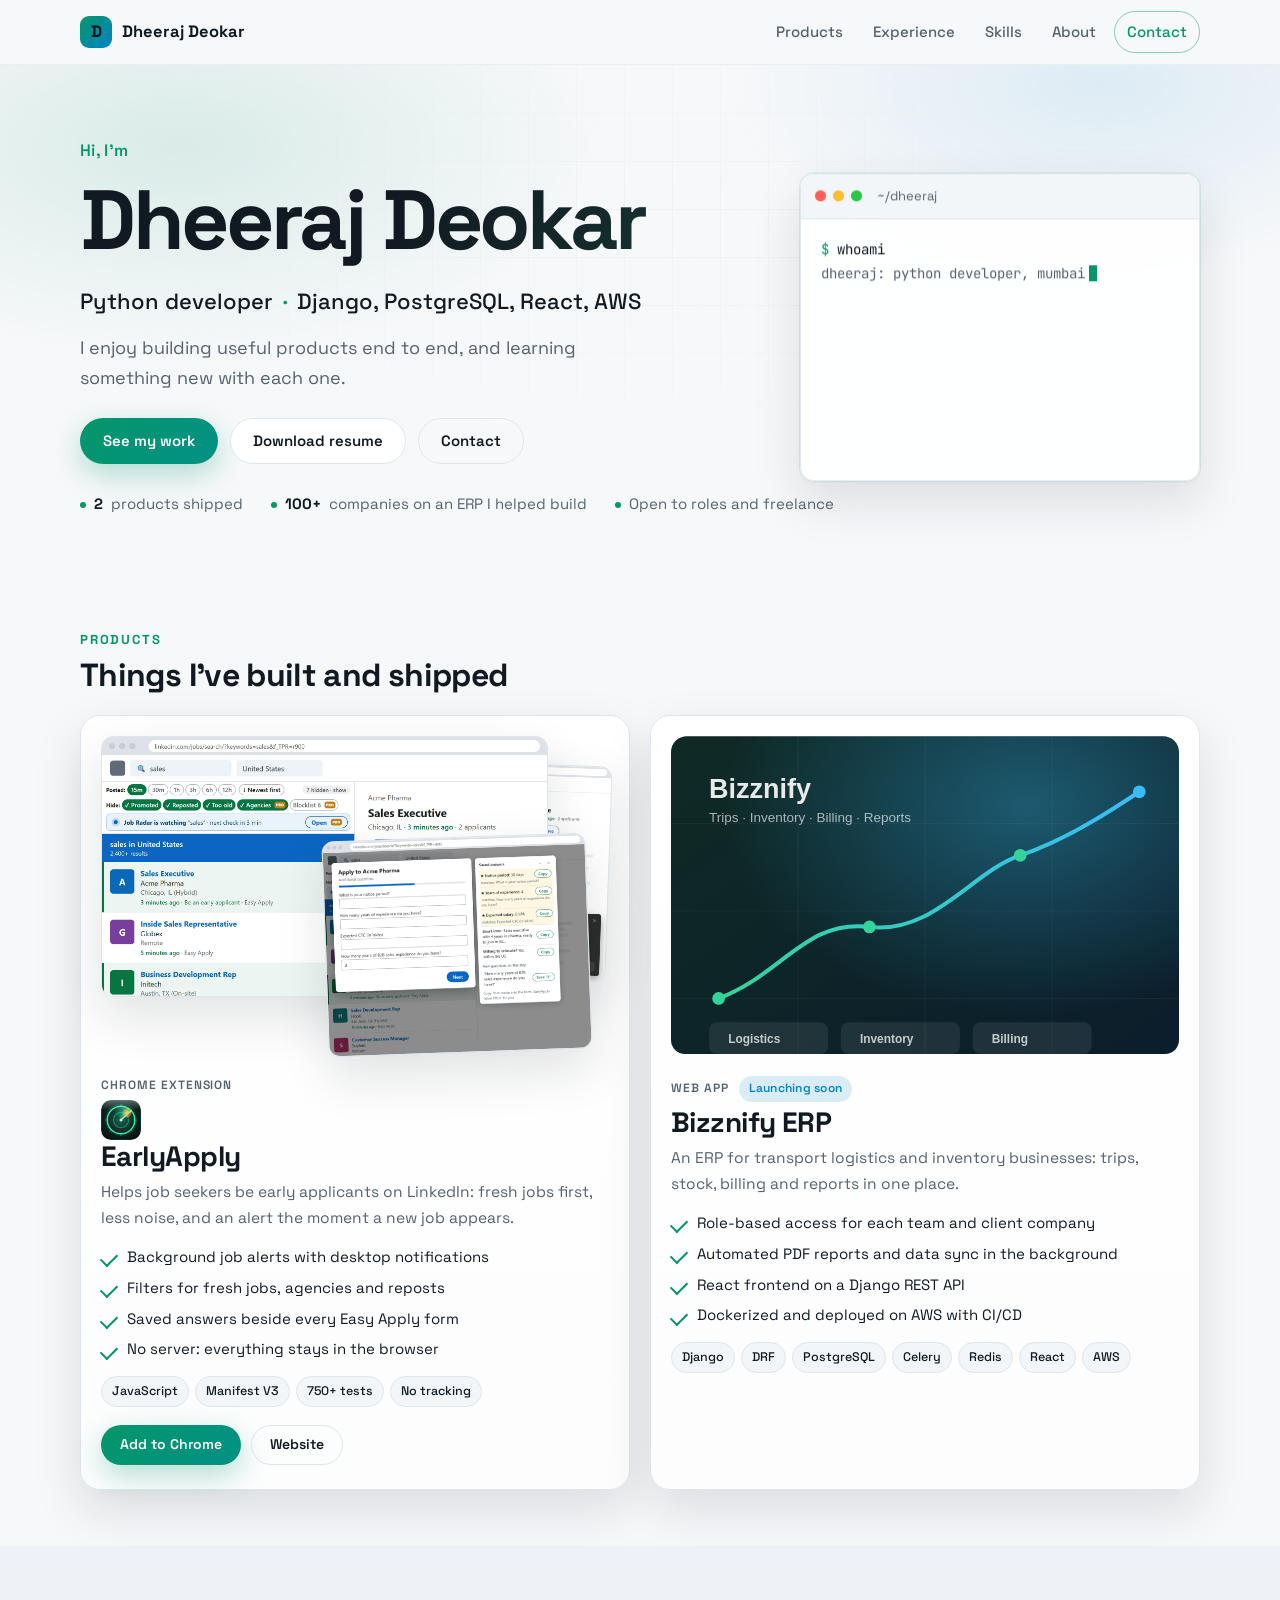
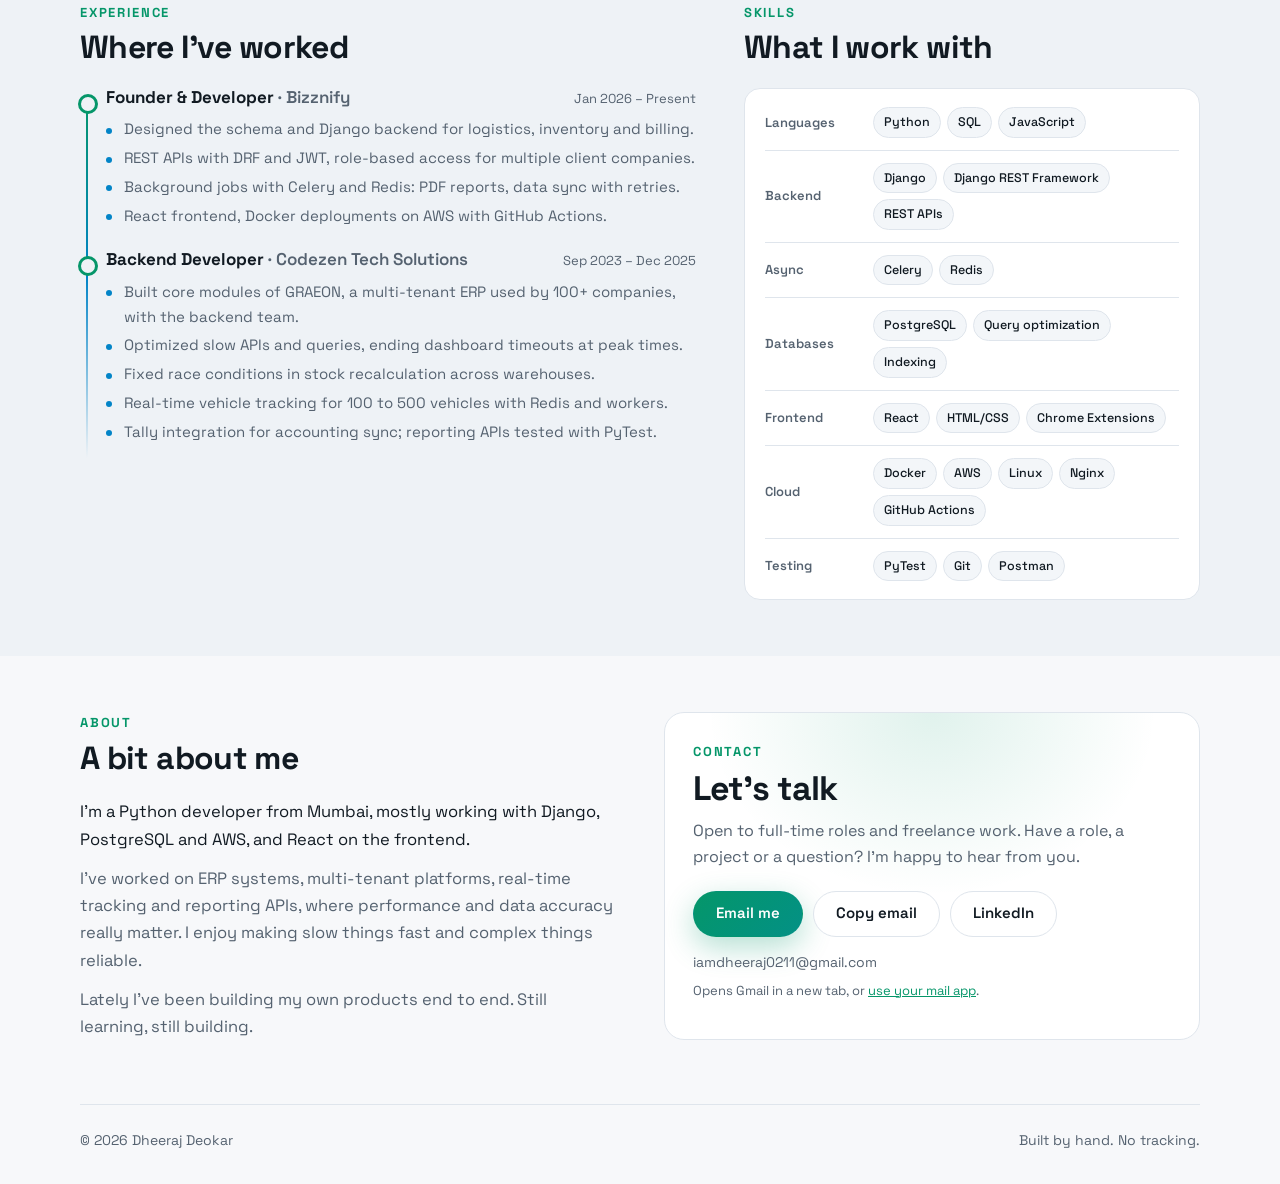
==== index.html @ bc103a05 "EarlyApply screenshots: sharp 2x WebP" ====
<!doctype html>
<html lang="en">
<head>
  <meta charset="utf-8">
  <meta name="viewport" content="width=device-width, initial-scale=1">
  <title>Dheeraj Deokar · Python Developer</title>
  <meta name="description" content="Dheeraj Deokar, Python developer from Mumbai working with Django, PostgreSQL, React and AWS. Builder of EarlyApply and Bizznify.">
  <meta name="theme-color" content="#0b0f14">
  <link rel="icon" href="assets/favicon.svg" type="image/svg+xml">
  <link rel="canonical" href="https://iamdheeraj0211.github.io/">
  <meta property="og:type" content="website">
  <meta property="og:title" content="Dheeraj Deokar · Python Developer">
  <meta property="og:description" content="Python developer working with Django, PostgreSQL, React and AWS. Builder of EarlyApply and Bizznify.">
  <meta property="og:url" content="https://iamdheeraj0211.github.io/">
  <meta property="og:image" content="https://iamdheeraj0211.github.io/assets/og.png">
  <meta name="twitter:card" content="summary_large_image">
  <link rel="preconnect" href="https://fonts.googleapis.com">
  <link rel="preconnect" href="https://fonts.gstatic.com" crossorigin>
  <link href="https://fonts.googleapis.com/css2?family=JetBrains+Mono:wght@400;600&family=Space+Grotesk:wght@400;500;600;700&display=swap" rel="stylesheet">
  <link rel="stylesheet" href="styles.css">
  <script>document.documentElement.classList.add('js');</script>
</head>
<body>
  <div class="mouse-glow" aria-hidden="true"></div>
  <div class="cursor-dot" aria-hidden="true"></div>
  <div class="cursor-ring" aria-hidden="true"></div>
  <a class="skip" href="#main">Skip to content</a>

  <header class="nav" id="top">
    <div class="wrap nav__inner">
      <a class="nav__brand" href="#top" aria-label="Dheeraj Deokar, back to top"><span class="nav__mark" aria-hidden="true">D</span>Dheeraj Deokar</a>
      <nav aria-label="Sections">
        <ul class="nav__links">
          <li><a href="#products">Products</a></li>
          <li><a href="#experience">Experience</a></li>
          <li><a href="#skills">Skills</a></li>
          <li><a href="#about">About</a></li>
          <li><a href="#contact" class="nav__cta">Contact</a></li>
        </ul>
      </nav>
    </div>
  </header>

  <main id="main">
    <section class="hero" aria-labelledby="hero-title">
      <div class="hero__glow" aria-hidden="true"></div>
      <div class="wrap hero__inner">
        <div class="term reveal" aria-hidden="true">
          <div class="term__bar"><i></i><i></i><i></i><span>~/dheeraj</span></div>
          <pre class="term__body"><span class="p">$</span> whoami
<span class="o">dheeraj: python developer, mumbai</span>
<span class="p">$</span> ls products/
<span class="o">earlyapply/   bizznify/</span>
<span class="p">$</span> cat stack.txt
<span class="o">django · postgresql · redis
react · docker · aws</span>
<span class="p">$</span> status
<span class="o ok">open to roles &amp; freelance</span><span class="cursor"></span></pre>
        </div>
        <p class="hero__hello reveal">Hi, I'm</p>
        <h1 id="hero-title" class="hero__name reveal">Dheeraj Deokar</h1>
        <p class="hero__role reveal">Python developer <span class="dot" aria-hidden="true">·</span> Django, PostgreSQL, React, AWS</p>
        <p class="hero__line reveal">I enjoy building useful products end to end, and learning something new with each one.</p>
        <div class="hero__actions reveal">
          <a class="btn btn--primary" href="#products">See my work</a>
          <a class="btn" href="resume.pdf" download="Dheeraj-Deokar-Resume.pdf" data-resume hidden>Download resume</a>
          <a class="btn btn--ghost" href="#contact">Contact</a>
        </div>
        <ul class="hero__facts reveal" aria-label="Highlights">
          <li><strong>2</strong> products shipped</li>
          <li><strong>100+</strong> companies on an ERP I helped build</li>
          <li>Open to roles and freelance</li>
        </ul>
      </div>
    </section>

    <section class="section" id="products" aria-labelledby="products-title">
      <div class="wrap">
        <div class="section__head reveal">
          <p class="eyebrow">Products</p>
          <h2 id="products-title" class="section__title">Things I've built and shipped</h2>
        </div>
        <div class="products">
          <article class="product reveal" aria-labelledby="ea-title">
            <div class="product__media">
              <figure class="shot shot--main"><img src="assets/earlyapply-1.webp" width="880" height="720" alt="EarlyApply on a LinkedIn job search: time filters, hide toggles and highlighted fresh jobs" loading="lazy"></figure>
              <figure class="shot shot--a"><img src="assets/earlyapply-2.webp" width="880" height="720" alt="Job Radar panel listing new jobs, with a desktop alert" loading="lazy"></figure>
              <figure class="shot shot--b"><img src="assets/earlyapply-4.webp" width="880" height="720" alt="Saved answers card beside an Easy Apply form" loading="lazy"></figure>
            </div>
            <div class="product__text">
              <p class="product__kind">Chrome extension</p>
              <h3 id="ea-title" class="product__name"><img class="product__logo" src="assets/earlyapply-logo.png" width="40" height="40" alt="">EarlyApply</h3>
              <p class="product__lead">Helps job seekers be early applicants on LinkedIn: fresh jobs first, less noise, and an alert the moment a new job appears.</p>
              <ul class="product__features">
                <li>Background job alerts with desktop notifications</li>
                <li>Filters for fresh jobs, agencies and reposts</li>
                <li>Saved answers beside every Easy Apply form</li>
                <li>No server: everything stays in the browser</li>
              </ul>
              <ul class="tags" aria-label="Built with"><li>JavaScript</li><li>Manifest V3</li><li>750+ tests</li><li>No tracking</li></ul>
              <div class="product__links">
                <a class="btn btn--small btn--primary" href="https://chromewebstore.google.com/detail/mdnefacoafkpdmbnjdaijlgahjnebgbo" rel="noopener">Add to Chrome</a>
                <a class="btn btn--small btn--ghost" href="https://iamdheeraj0211.github.io/earlyapply/">Website</a>
              </div>
            </div>
          </article>

          <article class="product reveal" aria-labelledby="bz-title">
            <div class="product__media product__media--art" aria-hidden="true">
              <img src="assets/bizznify-placeholder.svg" width="640" height="440" alt="" loading="lazy">
            </div>
            <div class="product__text">
              <p class="product__kind">Web app <span class="badge">Launching soon</span></p>
              <h3 id="bz-title" class="product__name">Bizznify ERP</h3>
              <p class="product__lead">An ERP for transport logistics and inventory businesses: trips, stock, billing and reports in one place.</p>
              <ul class="product__features">
                <li>Role-based access for each team and client company</li>
                <li>Automated PDF reports and data sync in the background</li>
                <li>React frontend on a Django REST API</li>
                <li>Dockerized and deployed on AWS with CI/CD</li>
              </ul>
              <ul class="tags" aria-label="Built with"><li>Django</li><li>DRF</li><li>PostgreSQL</li><li>Celery</li><li>Redis</li><li>React</li><li>AWS</li></ul>
            </div>
          </article>
        </div>
      </div>
    </section>

    <section class="section section--alt" aria-label="Experience and skills">
      <div class="wrap split">
        <div id="experience">
          <div class="section__head reveal">
            <p class="eyebrow">Experience</p>
            <h2 class="section__title">Where I've worked</h2>
          </div>
          <ol class="timeline">
            <li class="timeline__item reveal">
              <div class="timeline__head">
                <h3>Founder &amp; Developer <span>· Bizznify</span></h3>
                <p class="timeline__when">Jan 2026 – Present</p>
              </div>
              <ul>
                <li>Designed the schema and Django backend for logistics, inventory and billing.</li>
                <li>REST APIs with DRF and JWT, role-based access for multiple client companies.</li>
                <li>Background jobs with Celery and Redis: PDF reports, data sync with retries.</li>
                <li>React frontend, Docker deployments on AWS with GitHub Actions.</li>
              </ul>
            </li>
            <li class="timeline__item reveal">
              <div class="timeline__head">
                <h3>Backend Developer <span>· Codezen Tech Solutions</span></h3>
                <p class="timeline__when">Sep 2023 – Dec 2025</p>
              </div>
              <ul>
                <li>Built core modules of GRAEON, a multi-tenant ERP used by 100+ companies, with the backend team.</li>
                <li>Optimized slow APIs and queries, ending dashboard timeouts at peak times.</li>
                <li>Fixed race conditions in stock recalculation across warehouses.</li>
                <li>Real-time vehicle tracking for 100 to 500 vehicles with Redis and workers.</li>
                <li>Tally integration for accounting sync; reporting APIs tested with PyTest.</li>
              </ul>
            </li>
          </ol>
        </div>

        <div id="skills">
          <div class="section__head reveal">
            <p class="eyebrow">Skills</p>
            <h2 class="section__title">What I work with</h2>
          </div>
          <dl class="stack reveal">
            <div><dt>Languages</dt><dd><ul class="tags"><li>Python</li><li>SQL</li><li>JavaScript</li></ul></dd></div>
            <div><dt>Backend</dt><dd><ul class="tags"><li>Django</li><li>Django REST Framework</li><li>REST APIs</li></ul></dd></div>
            <div><dt>Async</dt><dd><ul class="tags"><li>Celery</li><li>Redis</li></ul></dd></div>
            <div><dt>Databases</dt><dd><ul class="tags"><li>PostgreSQL</li><li>Query optimization</li><li>Indexing</li></ul></dd></div>
            <div><dt>Frontend</dt><dd><ul class="tags"><li>React</li><li>HTML/CSS</li><li>Chrome Extensions</li></ul></dd></div>
            <div><dt>Cloud</dt><dd><ul class="tags"><li>Docker</li><li>AWS</li><li>Linux</li><li>Nginx</li><li>GitHub Actions</li></ul></dd></div>
            <div><dt>Testing</dt><dd><ul class="tags"><li>PyTest</li><li>Git</li><li>Postman</li></ul></dd></div>
          </dl>
        </div>
      </div>
    </section>

    <section class="section" aria-label="About and contact">
      <div class="wrap split split--even">
        <div id="about" class="about">
          <div class="section__head reveal">
            <p class="eyebrow">About</p>
            <h2 class="section__title">A bit about me</h2>
          </div>
          <div class="about__text reveal">
            <p>I'm a Python developer from Mumbai, mostly working with Django, PostgreSQL and AWS, and React on the frontend.</p>
            <p>I've worked on ERP systems, multi-tenant platforms, real-time tracking and reporting APIs, where performance and data accuracy really matter. I enjoy making slow things fast and complex things reliable.</p>
            <p>Lately I've been building my own products end to end. Still learning, still building.</p>
          </div>
        </div>

        <div id="contact" class="contact__inner reveal">
          <p class="eyebrow">Contact</p>
          <h2 class="contact__title">Let's talk</h2>
          <p class="contact__line">Open to full-time roles and freelance work. Have a role, a project or a question? I'm happy to hear from you.</p>
          <div class="contact__actions">
            <a class="btn btn--primary" href="https://mail.google.com/mail/?view=cm&amp;fs=1&amp;to=iamdheeraj0211@gmail.com&amp;su=Hello%20Dheeraj" target="_blank" rel="noopener">Email me</a>
            <button class="btn" type="button" data-copy="iamdheeraj0211@gmail.com">Copy email</button>
            <a class="btn btn--ghost" href="https://www.linkedin.com/in/iamdheeraj0211/" rel="noopener">LinkedIn</a>
          </div>
          <p class="contact__email">iamdheeraj0211@gmail.com <span class="copied" role="status" aria-live="polite"></span></p>
          <p class="contact__alt">Opens Gmail in a new tab, or <a href="mailto:iamdheeraj0211@gmail.com?subject=Hello%20Dheeraj">use your mail app</a>.</p>
        </div>
      </div>
    </section>
  </main>

  <footer class="footer">
    <div class="wrap footer__inner">
      <p>© <span data-year>2026</span> Dheeraj Deokar</p>
      <p>Built by hand. No tracking.</p>
    </div>
  </footer>

  <script src="main.js"></script>
</body>
</html>
---- styles.css ----
/* Dheeraj Deokar portfolio. Dark by default, light for light-mode users. */
:root {
  --bg: #0b0f14;
  --bg-alt: #0f151c;
  --surface: #131b24;
  --surface-2: #18222d;
  --border: #233040;
  --text: #e8eef4;
  --muted: #93a1b0;
  --accent: #34d399;
  --accent-2: #38bdf8;
  --accent-ink: #052e1f;
  --glow-1: rgba(52, 211, 153, 0.18);
  --glow-2: rgba(56, 189, 248, 0.14);
  --shadow: 0 20px 60px rgba(0, 0, 0, 0.45);
  --radius: 16px;
  color-scheme: dark;
}

@media (prefers-color-scheme: light) {
  :root {
    --bg: #f7f8fa;
    --bg-alt: #eef2f6;
    --surface: #ffffff;
    --surface-2: #f3f6f9;
    --border: #dfe5ec;
    --text: #111a22;
    --muted: #556270;
    --accent: #059669;
    --accent-2: #0284c7;
    --accent-ink: #ffffff;
    --glow-1: rgba(5, 150, 105, 0.12);
    --glow-2: rgba(2, 132, 199, 0.1);
    --shadow: 0 20px 50px rgba(17, 26, 34, 0.12);
    color-scheme: light;
  }
}

* { box-sizing: border-box; }

html { scroll-behavior: smooth; }

@media (prefers-reduced-motion: reduce) {
  html { scroll-behavior: auto; }
}

body {
  margin: 0;
  background: var(--bg);
  color: var(--text);
  font: 16.5px/1.65 "Space Grotesk", -apple-system, system-ui, "Segoe UI", Roboto, Helvetica, Arial, sans-serif;
  -webkit-font-smoothing: antialiased;
  overflow-x: hidden;
}

img { max-width: 100%; height: auto; display: block; }
a { color: inherit; }
ul, ol { margin: 0; padding: 0; }
h1, h2, h3 { margin: 0; line-height: 1.15; }
p { margin: 0; }

.wrap { width: min(1120px, 100% - 32px); margin-inline: auto; }

.skip {
  position: absolute; left: -999px; top: 8px; z-index: 100;
  padding: 8px 14px; border-radius: 8px; background: var(--accent); color: var(--accent-ink);
}
.skip:focus { left: 8px; }

:focus-visible { outline: 2px solid var(--accent-2); outline-offset: 3px; border-radius: 6px; }

/* ---------- Nav ---------- */
.nav {
  position: sticky; top: 0; z-index: 50;
  background: color-mix(in srgb, var(--bg) 78%, transparent);
  backdrop-filter: saturate(140%) blur(12px);
  -webkit-backdrop-filter: saturate(140%) blur(12px);
  border-bottom: 1px solid color-mix(in srgb, var(--border) 60%, transparent);
}
.nav__inner { display: flex; align-items: center; justify-content: space-between; height: 64px; gap: 16px; }
.nav__brand { display: flex; align-items: center; gap: 10px; font-weight: 700; text-decoration: none; white-space: nowrap; }
.nav__mark {
  display: grid; place-items: center; width: 32px; height: 32px; border-radius: 9px;
  background: linear-gradient(135deg, var(--accent), var(--accent-2)); color: #04121c; font-weight: 700;
}
.nav__links { display: flex; align-items: center; gap: 6px; list-style: none; }
.nav__links a {
  display: block; padding: 8px 12px; border-radius: 999px; color: var(--muted);
  text-decoration: none; font-size: 15px; font-weight: 500; transition: color .2s, background .2s;
}
.nav__links a:hover, .nav__links a.is-active { color: var(--text); background: var(--surface); }
.nav__links .nav__cta { color: var(--accent); border: 1px solid color-mix(in srgb, var(--accent) 45%, transparent); }

@media (max-width: 720px) {
  .nav__links li:not(:last-child) { display: none; }
}

/* ---------- Buttons ---------- */
.btn {
  display: inline-flex; align-items: center; justify-content: center; gap: 8px;
  min-height: 46px; padding: 0 22px; border-radius: 999px;
  border: 1px solid var(--border); background: var(--surface); color: var(--text);
  font: inherit; font-weight: 600; font-size: 15px; text-decoration: none; cursor: pointer;
  transition: transform .2s, border-color .2s, background .2s, box-shadow .2s;
}
.btn:hover { transform: translateY(-2px); border-color: color-mix(in srgb, var(--accent) 60%, var(--border)); }
.btn--primary {
  background: linear-gradient(135deg, var(--accent), color-mix(in srgb, var(--accent) 70%, var(--accent-2)));
  border-color: transparent; color: var(--accent-ink);
  box-shadow: 0 10px 30px color-mix(in srgb, var(--accent) 30%, transparent);
}
.btn--ghost { background: transparent; }
.btn--small { min-height: 40px; padding: 0 18px; font-size: 14px; }
.btn[hidden] { display: none; }

/* ---------- Hero ---------- */
.hero { position: relative; overflow: hidden; padding: 72px 0 56px; }
.hero__glow {
  position: absolute; inset: -20% -10% auto; height: 120%; pointer-events: none;
  background:
    radial-gradient(40% 50% at 20% 30%, var(--glow-1), transparent 70%),
    radial-gradient(35% 45% at 80% 20%, var(--glow-2), transparent 70%);
  animation: drift 14s ease-in-out infinite alternate;
}
@keyframes drift { to { transform: translate3d(0, 30px, 0) scale(1.05); } }
.hero::after {
  content: ""; position: absolute; inset: 0; pointer-events: none; opacity: .35;
  background-image: linear-gradient(var(--border) 1px, transparent 1px), linear-gradient(90deg, var(--border) 1px, transparent 1px);
  background-size: 48px 48px;
  mask-image: radial-gradient(60% 60% at 50% 30%, #000, transparent 75%);
  -webkit-mask-image: radial-gradient(60% 60% at 50% 30%, #000, transparent 75%);
}
.hero__inner { position: relative; z-index: 1; }

/* Small terminal card on the right of the hero (desktop only). */
.term {
  position: absolute; right: 0; top: 50%; width: 400px; transform: translateY(-50%);
  border-radius: 14px; overflow: hidden; border: 1px solid var(--border);
  background: color-mix(in srgb, var(--surface) 88%, transparent);
  box-shadow: var(--shadow), 0 0 0 1px color-mix(in srgb, var(--accent) 12%, transparent);
  backdrop-filter: blur(6px);
}
.js .term.reveal { transform: translateY(calc(-50% + 18px)); }
.js .term.reveal.is-in { transform: translateY(-50%); }
.term__bar { display: flex; align-items: center; gap: 7px; padding: 11px 14px; border-bottom: 1px solid var(--border); background: var(--surface-2); }
.term__bar i { width: 11px; height: 11px; border-radius: 50%; background: #ff5f57; }
.term__bar i:nth-child(2) { background: #febc2e; }
.term__bar i:nth-child(3) { background: #28c840; }
.term__bar span { margin-left: 8px; color: var(--muted); font-size: 13px; }
.term__body {
  margin: 0; padding: 18px 20px 22px; white-space: pre-wrap;
  font: 14px/1.75 "JetBrains Mono", ui-monospace, "Cascadia Code", Consolas, monospace; color: var(--text);
}
.term__body .p { color: var(--accent); }
.term__body .o { color: var(--muted); }
.term__body .ok { color: var(--accent); }
.term__body .cursor { display: inline-block; width: 8px; height: 16px; margin-left: 4px; vertical-align: -3px; background: var(--accent); animation: blink 1.1s steps(1) infinite; }
@keyframes blink { 50% { opacity: 0; } }
@media (max-width: 1100px) { .term { display: none; } }
.hero__hello { color: var(--accent); font-weight: 600; letter-spacing: .02em; }
.hero__name {
  margin-top: 8px; font-size: clamp(44px, 8vw, 84px); font-weight: 700; letter-spacing: -0.04em;
  background: linear-gradient(120deg, var(--text) 30%, color-mix(in srgb, var(--accent) 60%, var(--text)));
  -webkit-background-clip: text; background-clip: text; color: transparent;
}
.hero__role { margin-top: 14px; font-size: clamp(18px, 2.4vw, 22px); color: var(--text); font-weight: 500; }
.hero__role .dot { color: var(--accent); margin: 0 4px; }
.hero__line { margin-top: 14px; max-width: 560px; color: var(--muted); font-size: 18px; }
.hero__actions { display: flex; flex-wrap: wrap; gap: 12px; margin-top: 26px; }
.hero__facts {
  display: flex; flex-wrap: wrap; gap: 10px 28px; margin-top: 28px; list-style: none;
  color: var(--muted); font-size: 15px;
}
.hero__facts li { display: flex; align-items: center; gap: 8px; }
.hero__facts li::before { content: ""; width: 6px; height: 6px; border-radius: 50%; background: var(--accent); }
.hero__facts strong { color: var(--text); font-weight: 700; }

/* ---------- Sections ---------- */
.section { padding: 56px 0; }
.section--alt { background: var(--bg-alt); }
.eyebrow { color: var(--accent); font-weight: 700; font-size: 13px; letter-spacing: .14em; text-transform: uppercase; }
.section__title { margin-top: 6px; font-size: clamp(24px, 3vw, 32px); font-weight: 700; letter-spacing: -0.02em; }
.section__head { margin-bottom: 22px; }

/* ---------- Products ---------- */
.products { display: grid; grid-template-columns: 1fr 1fr; gap: 20px; }
.product {
  display: flex; flex-direction: column; gap: 22px;
  padding: 20px 20px 24px; border-radius: 20px;
  background: linear-gradient(180deg, var(--surface), color-mix(in srgb, var(--surface) 70%, var(--bg)));
  border: 1px solid var(--border); box-shadow: var(--shadow);
}
.product__kind { display: flex; align-items: center; gap: 10px; color: var(--muted); font-size: 12px; font-weight: 600; text-transform: uppercase; letter-spacing: .08em; }
.badge {
  padding: 3px 10px; border-radius: 999px; font-size: 12px; letter-spacing: .02em; text-transform: none;
  color: var(--accent-2); background: color-mix(in srgb, var(--accent-2) 14%, transparent);
}
.product__name { margin-top: 4px; font-size: clamp(24px, 2.6vw, 28px); font-weight: 700; letter-spacing: -0.02em; }
.product__lead { margin-top: 8px; color: var(--muted); font-size: 15.5px; }
.product__features { margin-top: 14px; list-style: none; display: grid; gap: 6px; font-size: 15px; }
.product__features li { position: relative; padding-left: 26px; }
.product__features li::before {
  content: ""; position: absolute; left: 0; top: .55em; width: 14px; height: 8px;
  border-left: 2px solid var(--accent); border-bottom: 2px solid var(--accent); transform: rotate(-45deg);
}
.product__links { margin-top: 18px; display: flex; gap: 10px; flex-wrap: wrap; }

.tags { display: flex; flex-wrap: wrap; gap: 6px; margin-top: 14px; list-style: none; }
.tags li {
  padding: 4px 10px; border-radius: 999px; font-size: 12.5px; font-weight: 500;
  background: var(--surface-2); border: 1px solid var(--border); color: var(--text);
}

.product__media { position: relative; aspect-ratio: 16 / 10; }
.shot {
  position: absolute; margin: 0; border-radius: 12px; overflow: hidden;
  border: 1px solid var(--border); box-shadow: var(--shadow); background: var(--surface-2);
  transition: transform .5s cubic-bezier(.2, .7, .2, 1);
}
.shot--main { inset: 0 12% 18% 0; z-index: 2; }
.shot--a { width: 52%; right: 0; top: 8%; z-index: 1; transform: rotate(2deg); }
.shot--b { width: 52%; right: 4%; bottom: 0; z-index: 3; transform: rotate(-2deg); }
.product:hover .shot--main { transform: translateY(-4px); }
.product:hover .shot--a { transform: rotate(3deg) translateY(-6px); }
.product:hover .shot--b { transform: rotate(-3deg) translateY(-6px); }
.shot img { width: 100%; height: 100%; object-fit: cover; object-position: left top; }
.product__media--art { display: grid; place-items: center; overflow: hidden; border-radius: 14px; }
.product__media--art img { width: 100%; height: 100%; object-fit: cover; }

/* ---------- Experience ---------- */
.split { display: grid; grid-template-columns: 1.35fr 1fr; gap: 48px; align-items: start; }
.split--even { grid-template-columns: 1fr 1fr; align-items: stretch; }
.timeline { list-style: none; position: relative; padding-left: 26px; }
.timeline::before {
  content: ""; position: absolute; left: 6px; top: 8px; bottom: 8px; width: 2px;
  background: linear-gradient(var(--accent), var(--accent-2), transparent);
}
.timeline__item { position: relative; padding: 0 0 22px; }
.timeline__item::before {
  content: ""; position: absolute; left: -28px; top: 6px; width: 14px; height: 14px; border-radius: 50%;
  background: var(--bg-alt); border: 3px solid var(--accent);
}
.timeline__head { display: flex; flex-wrap: wrap; align-items: baseline; justify-content: space-between; gap: 4px 16px; }
.timeline__head h3 { font-size: 17px; font-weight: 700; }
.timeline__head h3 span { color: var(--muted); font-weight: 600; }
.timeline__when { color: var(--muted); font-size: 13px; }
.timeline__item ul { margin-top: 8px; list-style: none; display: grid; gap: 4px; color: var(--muted); font-size: 15px; }
.timeline__item ul li { position: relative; padding-left: 18px; }
.timeline__item ul li::before { content: ""; position: absolute; left: 0; top: .7em; width: 6px; height: 6px; border-radius: 50%; background: var(--accent-2); }

/* ---------- Skills: one compact card, a row per group ---------- */
.stack {
  position: relative; margin: 0; padding: 6px 20px; border-radius: var(--radius);
  background: var(--surface); border: 1px solid var(--border);
}
.stack > div { display: grid; grid-template-columns: 96px 1fr; gap: 12px; align-items: center; padding: 12px 0; border-top: 1px solid var(--border); }
.stack > div:first-child { border-top: 0; }
.stack dt { color: var(--muted); font-size: 13px; font-weight: 600; }
.stack dd { margin: 0; }
.stack .tags { margin-top: 0; }

/* ---------- About ---------- */
.about__text { display: grid; gap: 12px; color: var(--muted); font-size: 16.5px; }
.about__text p:first-child { color: var(--text); }
.about__open { color: var(--accent) !important; font-weight: 600; }

/* ---------- Contact ---------- */
.contact__inner {
  padding: 28px; border-radius: 20px; position: relative; overflow: hidden;
  background:
    radial-gradient(60% 80% at 50% 0%, var(--glow-1), transparent 70%),
    var(--surface);
  border: 1px solid var(--border);
}
.contact__title { margin-top: 6px; font-size: clamp(26px, 3vw, 34px); font-weight: 700; letter-spacing: -0.03em; }
.contact__line { margin-top: 10px; color: var(--muted); font-size: 16px; }
.contact__actions { display: flex; flex-wrap: wrap; gap: 10px; margin-top: 20px; }
.contact__email { margin-top: 14px; color: var(--muted); font-size: 14px; }
.copied { color: var(--accent); font-weight: 600; margin-left: 6px; }
.contact__alt { margin-top: 6px; color: var(--muted); font-size: 13px; }
.contact__alt a { color: var(--accent); }

/* ---------- Footer ---------- */
.footer { padding: 8px 0 32px; color: var(--muted); font-size: 14px; }
.footer__inner { display: flex; flex-wrap: wrap; justify-content: space-between; gap: 8px; border-top: 1px solid var(--border); padding-top: 24px; }

/* ---------- Glow that follows the mouse (desktop, motion allowed) ---------- */
.mouse-glow {
  position: fixed; left: 0; top: 0; z-index: 0; width: 520px; height: 520px; margin: -260px 0 0 -260px;
  border-radius: 50%; pointer-events: none; opacity: 0;
  background: radial-gradient(closest-side, color-mix(in srgb, var(--accent) 16%, transparent), transparent 70%);
  transition: opacity .4s;
  will-change: transform;
}
.mouse-glow.is-on { opacity: 1; }
main, .footer { position: relative; z-index: 1; }

/* Cards light up where the mouse is. */
.product, .stack, .contact__inner { --mx: 50%; --my: 50%; }
.product::before, .stack::before, .contact__inner::before {
  content: ""; position: absolute; inset: 0; border-radius: inherit; pointer-events: none; opacity: 0;
  background: radial-gradient(420px circle at var(--mx) var(--my), color-mix(in srgb, var(--accent) 10%, transparent), transparent 60%);
  transition: opacity .3s;
}
.product, .stack { position: relative; }
.product:hover::before, .stack:hover::before, .contact__inner:hover::before { opacity: 1; }
.product > *, .stack > *, .contact__inner > * { position: relative; }

/* Typing terminal: blinking caret while it types. */
.term__body.is-typing .cursor { animation: none; }

/* ---------- Reveal on scroll (only when JS runs) ---------- */
.js .reveal { opacity: 0; transform: translateY(18px); transition: opacity .7s ease, transform .7s ease; }
.js .reveal.is-in { opacity: 1; transform: none; }
@media (prefers-reduced-motion: reduce) {
  .js .reveal { opacity: 1; transform: none; transition: none; }
  .hero__glow, .term__body .cursor { animation: none; }
  .shot, .btn { transition: none; }
}

/* ---------- Small screens ---------- */
@media (max-width: 900px) {
  .products, .split, .split--even { grid-template-columns: 1fr; gap: 28px; }
}
@media (max-width: 560px) {
  .hero { padding: 48px 0 40px; }
  .section { padding: 44px 0; }
  .stack > div { grid-template-columns: 1fr; gap: 6px; }
  .btn { flex: 1 1 auto; }
}

/* ---------- Custom cursor (mouse users, motion allowed) ----------
   A sharp dot exactly at the pointer and a ring that follows smoothly.
   The ring grows over links and buttons and pulses on click. */
.cursor-dot, .cursor-ring {
  position: fixed; left: 0; top: 0; z-index: 1000; pointer-events: none; border-radius: 50%;
  opacity: 0; transition: opacity .25s;
}
.cursor-dot { width: 6px; height: 6px; margin: -3px 0 0 -3px; background: var(--accent); box-shadow: 0 0 10px var(--accent); }
.cursor-ring {
  width: 34px; height: 34px; margin: -17px 0 0 -17px;
  border: 1.5px solid color-mix(in srgb, var(--accent) 70%, transparent);
  transition: opacity .25s, width .25s, height .25s, margin .25s, background .25s, border-color .25s;
}
.has-cursor .cursor-dot, .has-cursor .cursor-ring { opacity: 1; }
.has-cursor, .has-cursor a, .has-cursor button { cursor: none; }
.cursor-ring.is-link {
  width: 56px; height: 56px; margin: -28px 0 0 -28px;
  background: color-mix(in srgb, var(--accent) 12%, transparent); border-color: var(--accent);
}
.cursor-ring.is-down { width: 24px; height: 24px; margin: -12px 0 0 -12px; }
.cursor-dot.is-link { opacity: 0; }

.product__logo { width: 40px; height: 40px; margin-right: 12px; vertical-align: middle; border-radius: 10px; }
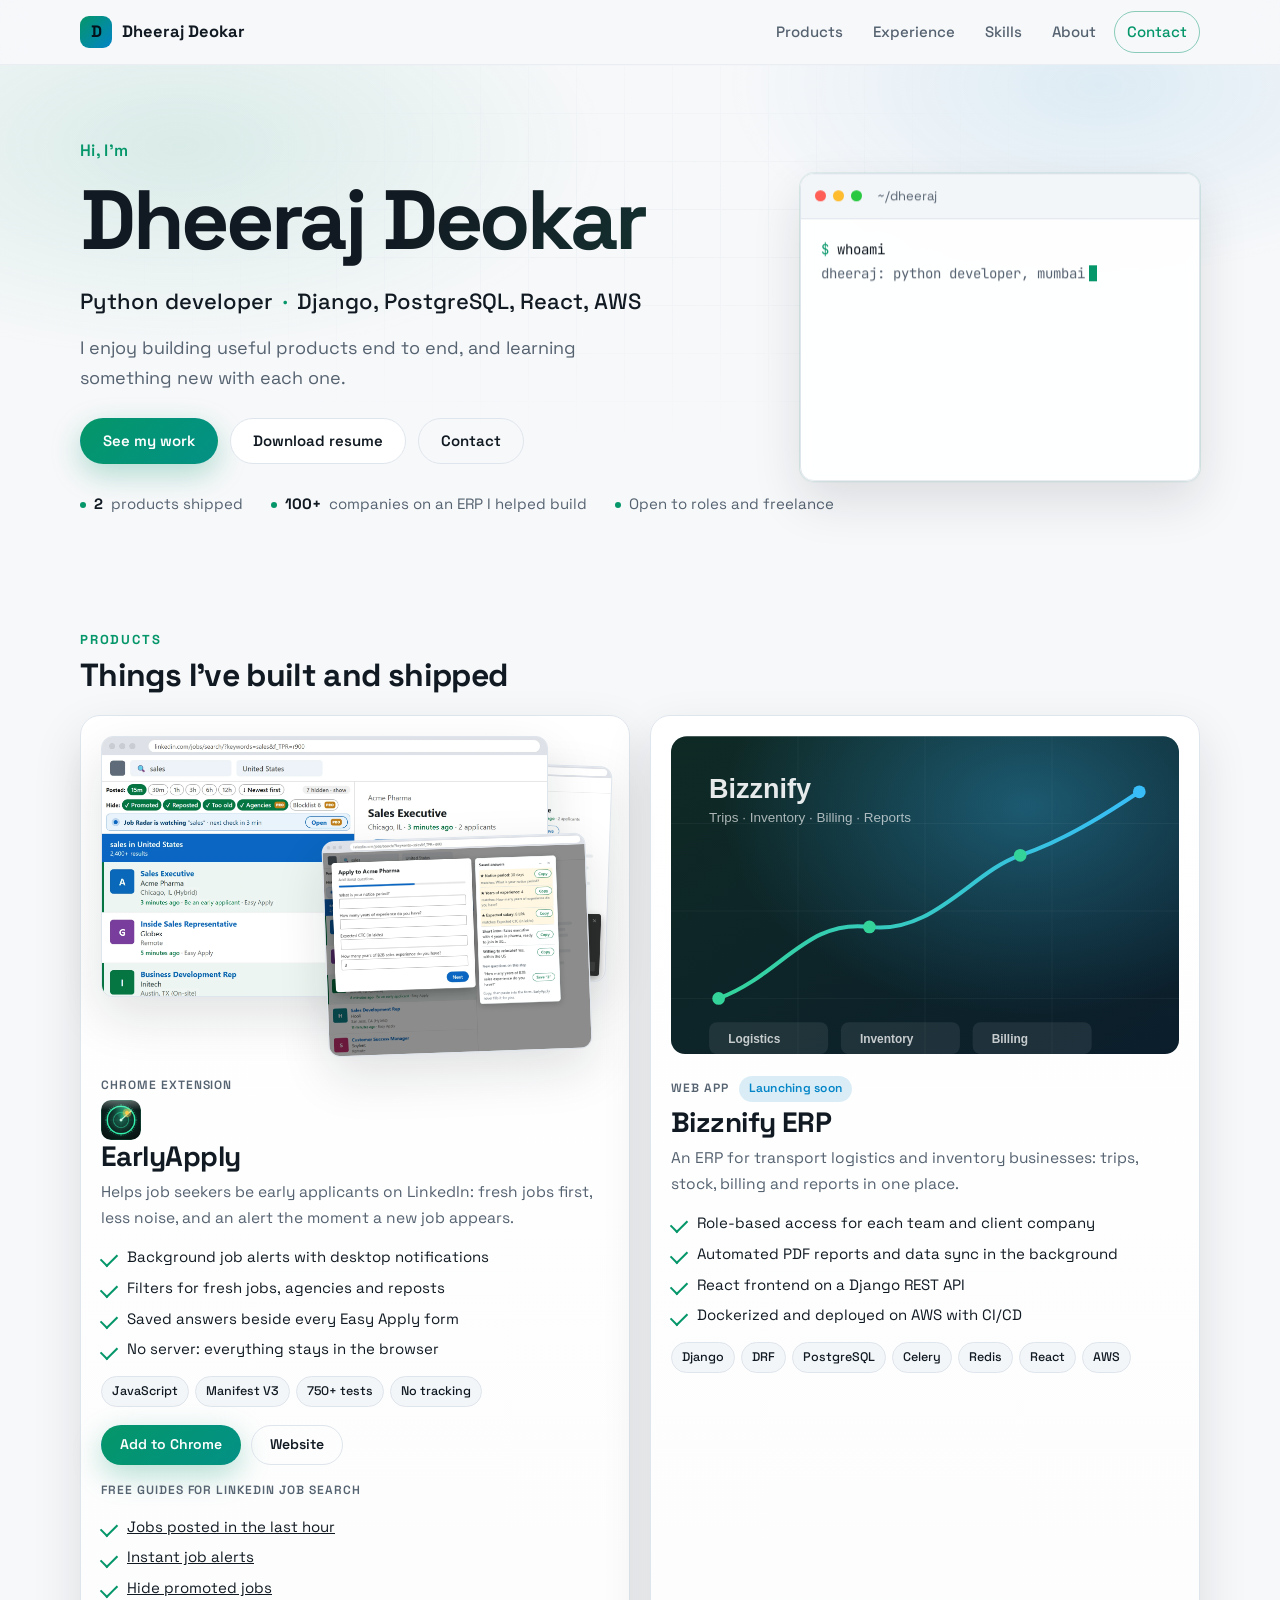
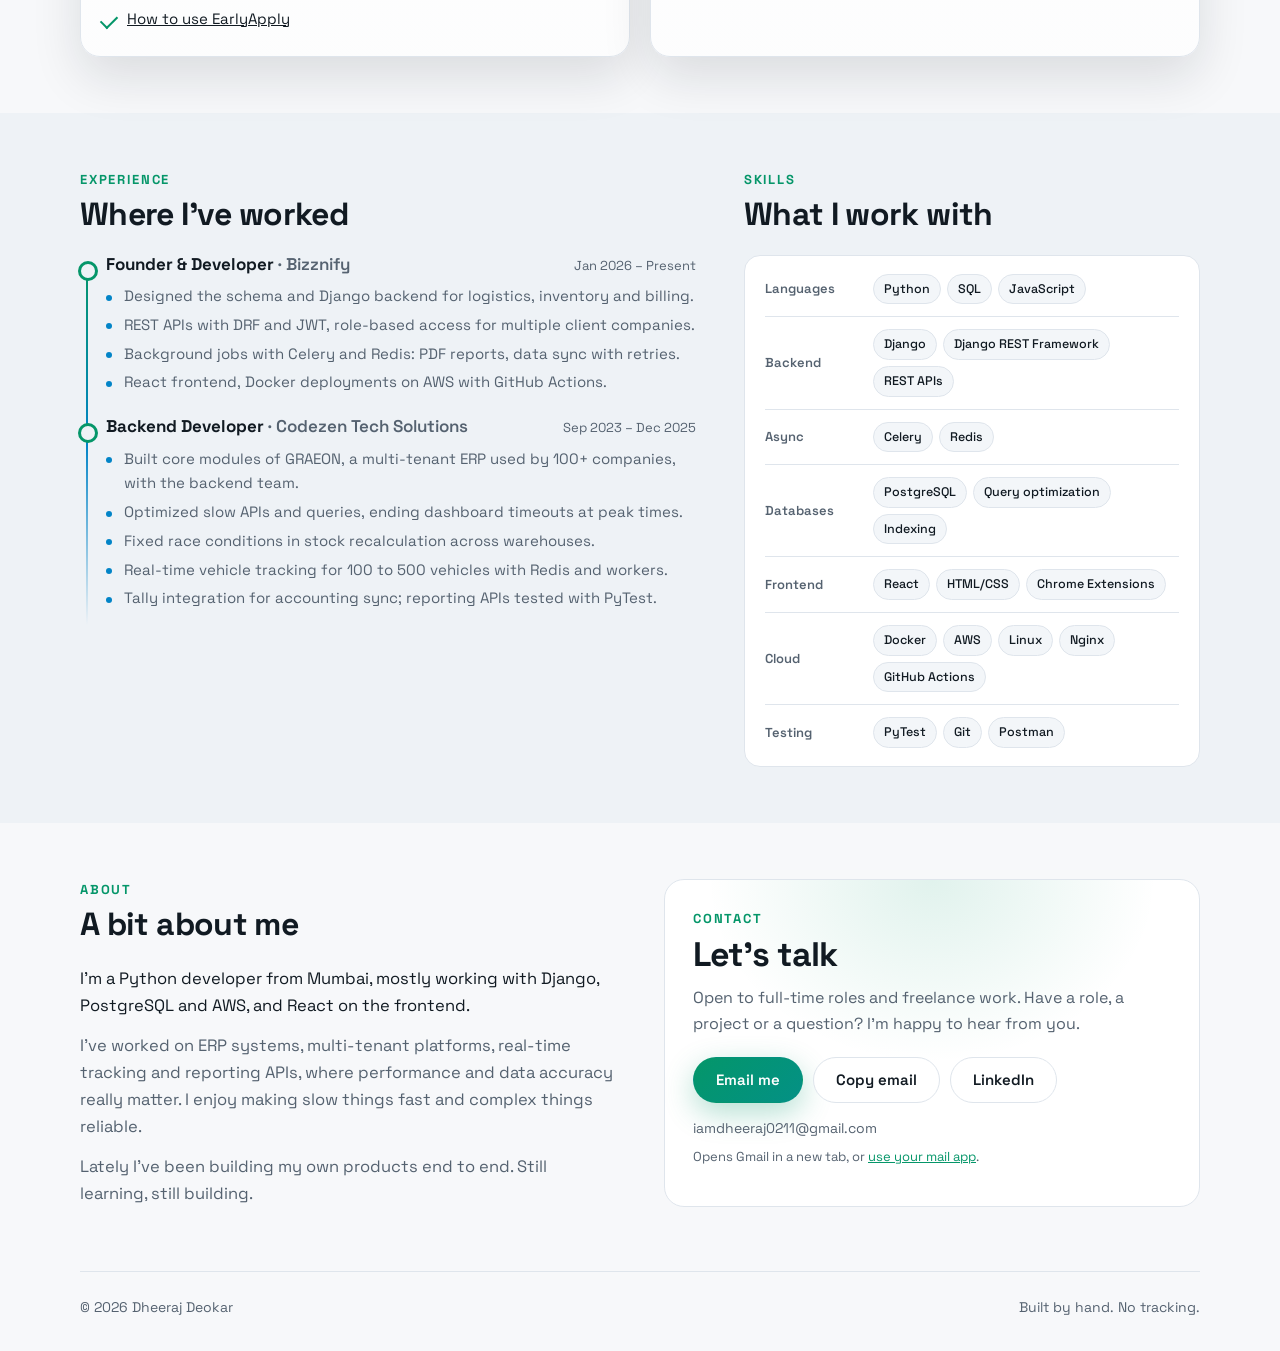
==== commit cf8ec60b: "Home: Person schema, Twitter tags, EarlyApply guide links, sitemap cleanup Co-Authored-By: Claude So" ====
--- a/index.html
+++ b/index.html
@@ -14,6 +14,12 @@
   <meta property="og:url" content="https://iamdheeraj0211.github.io/">
   <meta property="og:image" content="https://iamdheeraj0211.github.io/assets/og.png">
   <meta name="twitter:card" content="summary_large_image">
+  <meta name="twitter:title" content="Dheeraj Deokar · Python Developer">
+  <meta name="twitter:description" content="Python developer working with Django, PostgreSQL, React and AWS. Builder of EarlyApply and Bizznify.">
+  <meta name="twitter:image" content="https://iamdheeraj0211.github.io/assets/og.png">
+  <script type="application/ld+json">
+  {"@context":"https://schema.org","@type":"Person","name":"Dheeraj Deokar","url":"https://iamdheeraj0211.github.io/","jobTitle":"Python Developer","address":{"@type":"PostalAddress","addressLocality":"Mumbai","addressCountry":"IN"},"sameAs":["https://www.linkedin.com/in/iamdheeraj0211/"],"knowsAbout":["Python","Django","PostgreSQL","React","AWS"]}
+  </script>
   <link rel="preconnect" href="https://fonts.googleapis.com">
   <link rel="preconnect" href="https://fonts.gstatic.com" crossorigin>
   <link href="https://fonts.googleapis.com/css2?family=JetBrains+Mono:wght@400;600&family=Space+Grotesk:wght@400;500;600;700&display=swap" rel="stylesheet">
@@ -102,6 +108,13 @@
                 <a class="btn btn--small btn--primary" href="https://chromewebstore.google.com/detail/mdnefacoafkpdmbnjdaijlgahjnebgbo" rel="noopener">Add to Chrome</a>
                 <a class="btn btn--small btn--ghost" href="https://iamdheeraj0211.github.io/earlyapply/">Website</a>
               </div>
+              <p class="product__kind" style="margin-top:1rem">Free guides for LinkedIn job search</p>
+              <ul class="product__features">
+                <li><a href="https://iamdheeraj0211.github.io/earlyapply/linkedin-jobs-posted-last-hour.html">Jobs posted in the last hour</a></li>
+                <li><a href="https://iamdheeraj0211.github.io/earlyapply/linkedin-instant-job-alerts.html">Instant job alerts</a></li>
+                <li><a href="https://iamdheeraj0211.github.io/earlyapply/hide-promoted-reposted-jobs-linkedin.html">Hide promoted jobs</a></li>
+                <li><a href="https://iamdheeraj0211.github.io/earlyapply/how-to-use-earlyapply.html">How to use EarlyApply</a></li>
+              </ul>
             </div>
           </article>
 
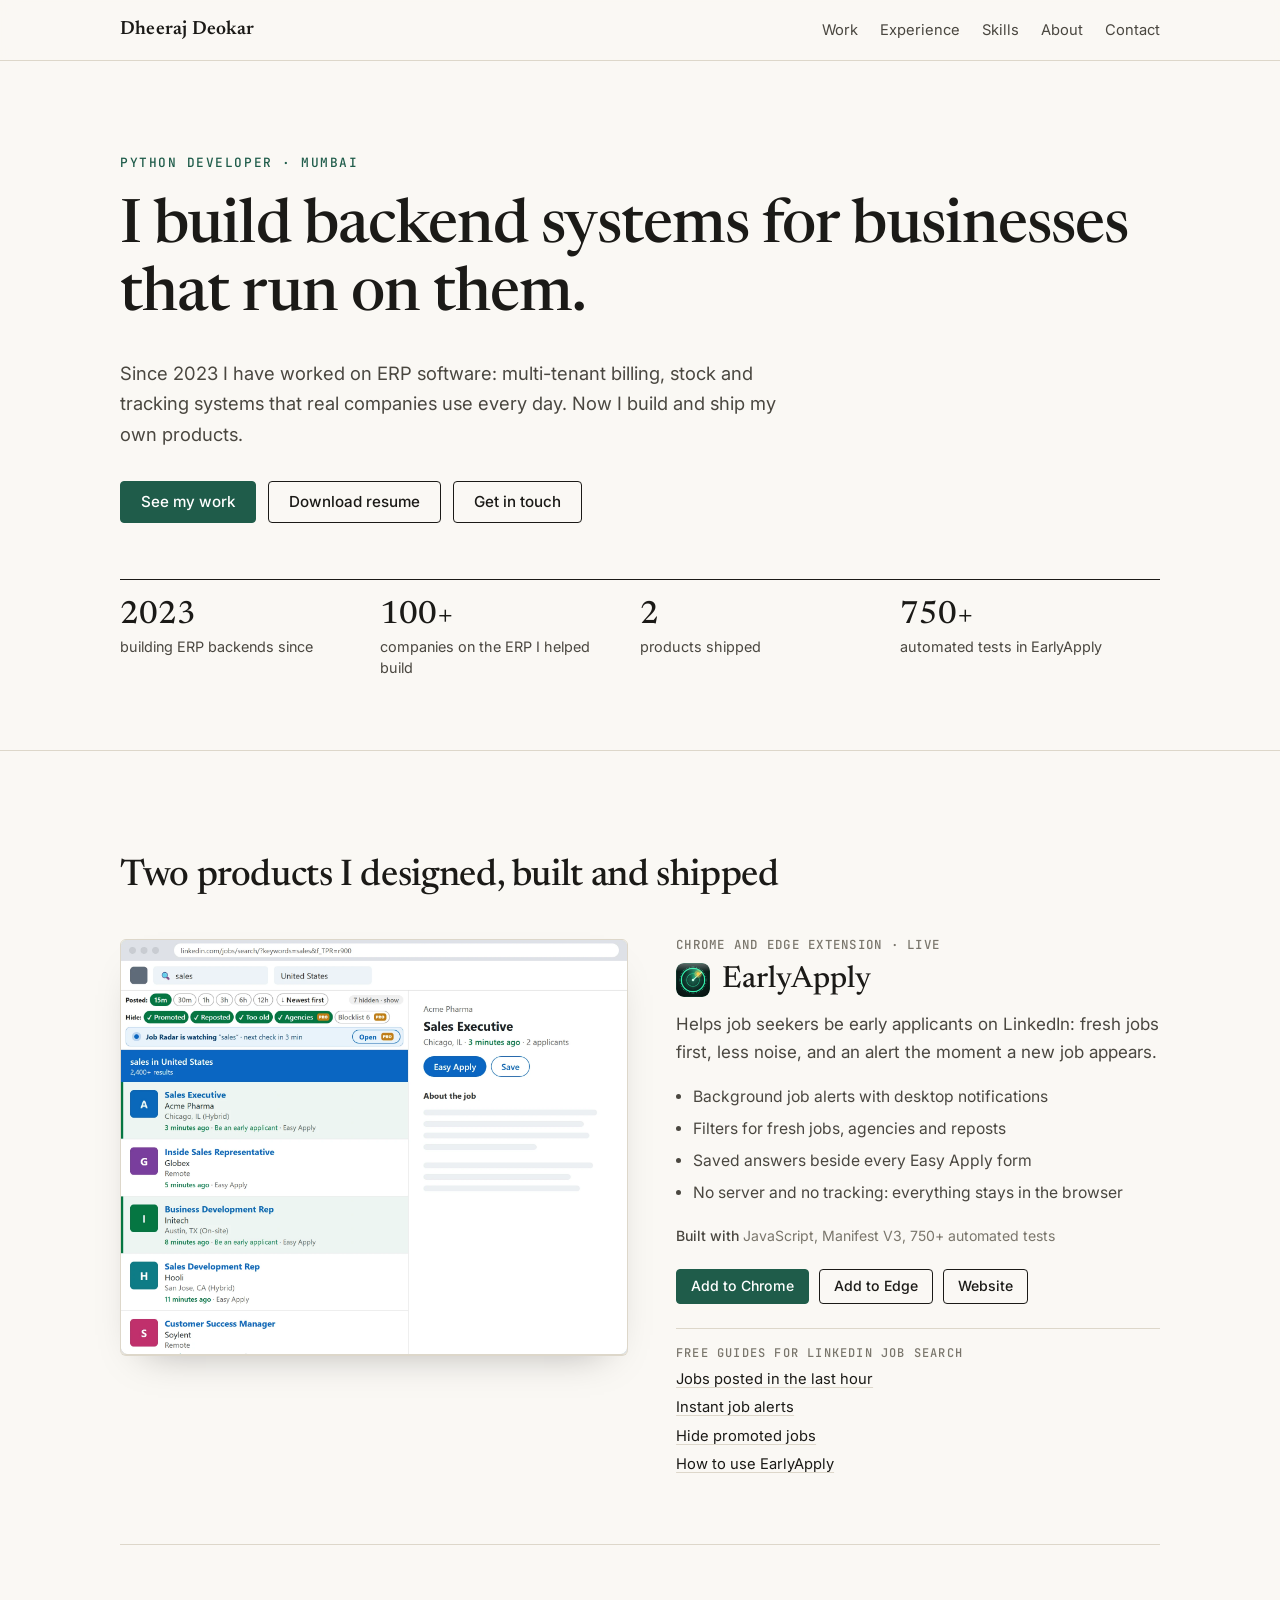
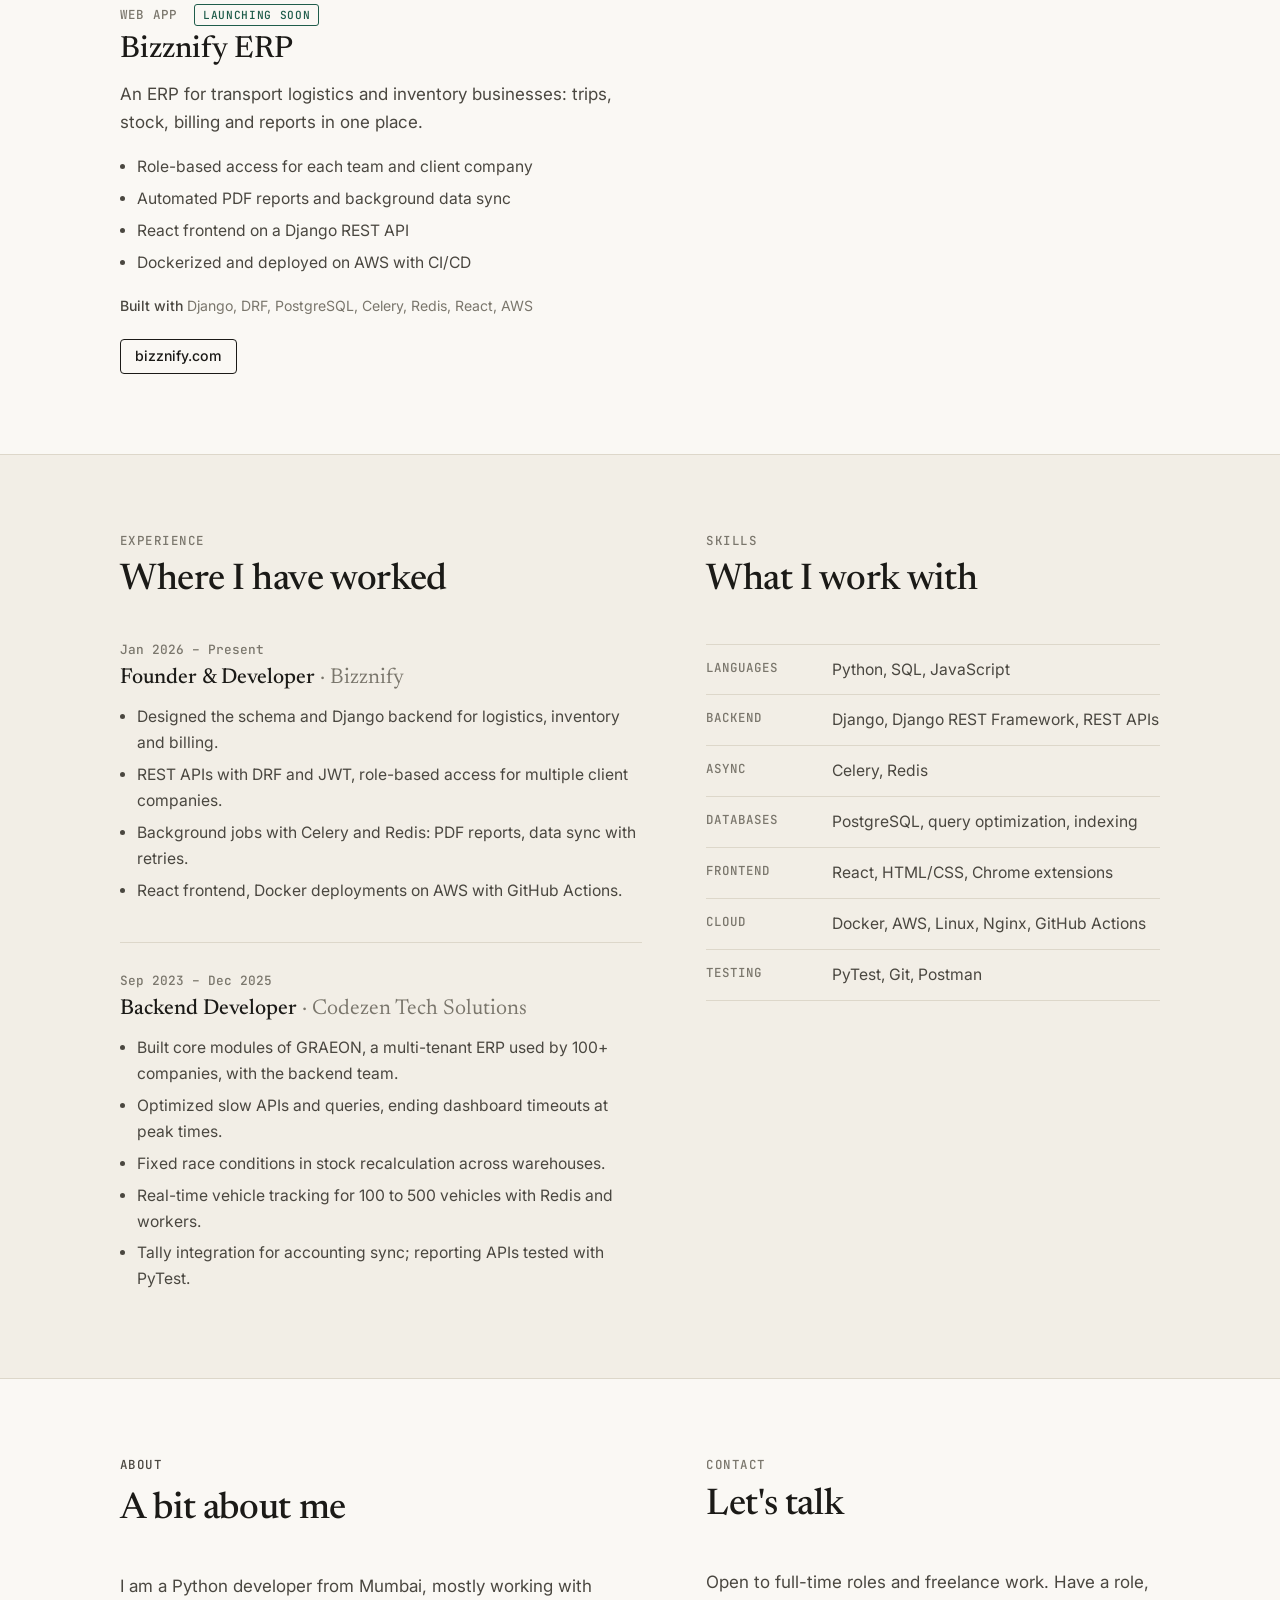
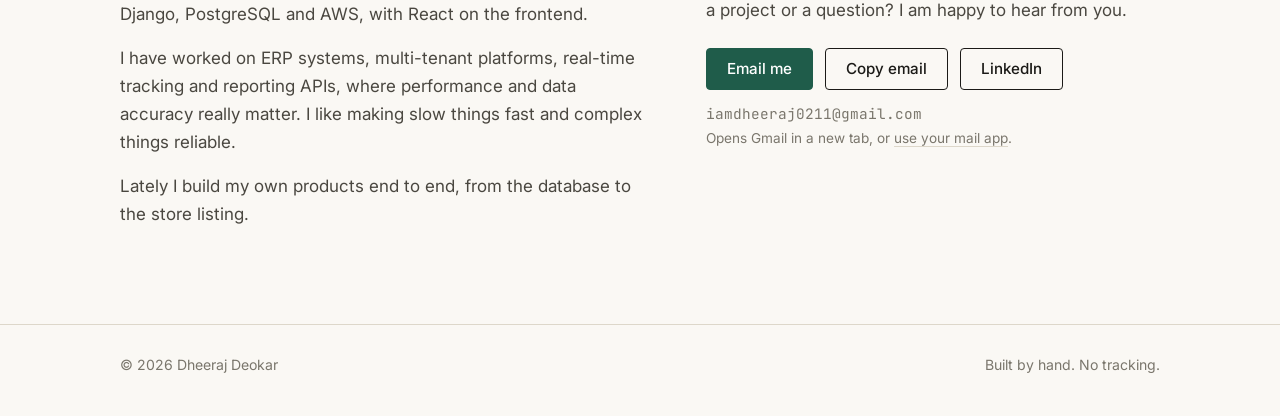
==== commit 7e0793d2: "Portfolio redesign: calm editorial look, remove terminal and cursor effects, clearer hero and work s" ====
--- a/index.html
+++ b/index.html
@@ -5,7 +5,7 @@
   <meta name="viewport" content="width=device-width, initial-scale=1">
   <title>Dheeraj Deokar · Python Developer</title>
   <meta name="description" content="Dheeraj Deokar, Python developer from Mumbai working with Django, PostgreSQL, React and AWS. Builder of EarlyApply and Bizznify.">
-  <meta name="theme-color" content="#0b0f14">
+  <meta name="theme-color" content="#faf8f4">
   <link rel="icon" href="assets/favicon.svg" type="image/svg+xml">
   <link rel="canonical" href="https://iamdheeraj0211.github.io/">
   <meta property="og:type" content="website">
@@ -22,26 +22,23 @@
   </script>
   <link rel="preconnect" href="https://fonts.googleapis.com">
   <link rel="preconnect" href="https://fonts.gstatic.com" crossorigin>
-  <link href="https://fonts.googleapis.com/css2?family=JetBrains+Mono:wght@400;600&family=Space+Grotesk:wght@400;500;600;700&display=swap" rel="stylesheet">
+  <link href="https://fonts.googleapis.com/css2?family=Inter:wght@400;500;600&family=JetBrains+Mono:wght@400;500&family=Newsreader:opsz,wght@6..72,400;6..72,500;6..72,600&display=swap" rel="stylesheet">
   <link rel="stylesheet" href="styles.css">
   <script>document.documentElement.classList.add('js');</script>
 </head>
 <body>
-  <div class="mouse-glow" aria-hidden="true"></div>
-  <div class="cursor-dot" aria-hidden="true"></div>
-  <div class="cursor-ring" aria-hidden="true"></div>
   <a class="skip" href="#main">Skip to content</a>
 
   <header class="nav" id="top">
     <div class="wrap nav__inner">
-      <a class="nav__brand" href="#top" aria-label="Dheeraj Deokar, back to top"><span class="nav__mark" aria-hidden="true">D</span>Dheeraj Deokar</a>
+      <a class="nav__brand" href="#top" aria-label="Dheeraj Deokar, back to top">Dheeraj Deokar</a>
       <nav aria-label="Sections">
         <ul class="nav__links">
-          <li><a href="#products">Products</a></li>
+          <li><a href="#products">Work</a></li>
           <li><a href="#experience">Experience</a></li>
           <li><a href="#skills">Skills</a></li>
           <li><a href="#about">About</a></li>
-          <li><a href="#contact" class="nav__cta">Contact</a></li>
+          <li><a href="#contact">Contact</a></li>
         </ul>
       </nav>
     </div>
@@ -49,172 +46,145 @@
 
   <main id="main">
     <section class="hero" aria-labelledby="hero-title">
-      <div class="hero__glow" aria-hidden="true"></div>
-      <div class="wrap hero__inner">
-        <div class="term reveal" aria-hidden="true">
-          <div class="term__bar"><i></i><i></i><i></i><span>~/dheeraj</span></div>
-          <pre class="term__body"><span class="p">$</span> whoami
-<span class="o">dheeraj: python developer, mumbai</span>
-<span class="p">$</span> ls products/
-<span class="o">earlyapply/   bizznify/</span>
-<span class="p">$</span> cat stack.txt
-<span class="o">django · postgresql · redis
-react · docker · aws</span>
-<span class="p">$</span> status
-<span class="o ok">open to roles &amp; freelance</span><span class="cursor"></span></pre>
-        </div>
-        <p class="hero__hello reveal">Hi, I'm</p>
-        <h1 id="hero-title" class="hero__name reveal">Dheeraj Deokar</h1>
-        <p class="hero__role reveal">Python developer <span class="dot" aria-hidden="true">·</span> Django, PostgreSQL, React, AWS</p>
-        <p class="hero__line reveal">I enjoy building useful products end to end, and learning something new with each one.</p>
+      <div class="wrap">
+        <p class="hero__label reveal">Python developer · Mumbai</p>
+        <h1 id="hero-title" class="hero__title reveal">I build backend systems for businesses that run on them.</h1>
+        <p class="hero__lead reveal">Since 2023 I have worked on ERP software: multi-tenant billing, stock and tracking systems that real companies use every day. Now I build and ship my own products.</p>
         <div class="hero__actions reveal">
           <a class="btn btn--primary" href="#products">See my work</a>
           <a class="btn" href="resume.pdf" download="Dheeraj-Deokar-Resume.pdf" data-resume hidden>Download resume</a>
-          <a class="btn btn--ghost" href="#contact">Contact</a>
-        </div>
-        <ul class="hero__facts reveal" aria-label="Highlights">
-          <li><strong>2</strong> products shipped</li>
-          <li><strong>100+</strong> companies on an ERP I helped build</li>
-          <li>Open to roles and freelance</li>
+          <a class="btn" href="#contact">Get in touch</a>
+        </div>
+        <ul class="facts reveal" aria-label="Highlights">
+          <li><strong>2023</strong>building ERP backends since</li>
+          <li><strong>100+</strong>companies on the ERP I helped build</li>
+          <li><strong>2</strong>products shipped</li>
+          <li><strong>750+</strong>automated tests in EarlyApply</li>
         </ul>
       </div>
     </section>
 
     <section class="section" id="products" aria-labelledby="products-title">
       <div class="wrap">
-        <div class="section__head reveal">
-          <p class="eyebrow">Products</p>
-          <h2 id="products-title" class="section__title">Things I've built and shipped</h2>
-        </div>
-        <div class="products">
-          <article class="product reveal" aria-labelledby="ea-title">
-            <div class="product__media">
-              <figure class="shot shot--main"><img src="assets/earlyapply-1.webp" width="880" height="720" alt="EarlyApply on a LinkedIn job search: time filters, hide toggles and highlighted fresh jobs" loading="lazy"></figure>
-              <figure class="shot shot--a"><img src="assets/earlyapply-2.webp" width="880" height="720" alt="Job Radar panel listing new jobs, with a desktop alert" loading="lazy"></figure>
-              <figure class="shot shot--b"><img src="assets/earlyapply-4.webp" width="880" height="720" alt="Saved answers card beside an Easy Apply form" loading="lazy"></figure>
+        <p class="eyebrow reveal">Selected work</p>
+        <h2 id="products-title" class="section__title reveal">Two products I designed, built and shipped</h2>
+
+        <article class="work reveal" aria-labelledby="ea-title">
+          <div class="work__media">
+            <img src="assets/earlyapply-1.webp" width="880" height="720" alt="EarlyApply on a LinkedIn job search: time filters, hide toggles and highlighted fresh jobs" loading="lazy">
+          </div>
+          <div class="work__text">
+            <p class="work__kind">Chrome and Edge extension · Live</p>
+            <h3 id="ea-title" class="work__name"><img src="assets/earlyapply-logo.png" width="34" height="34" alt="">EarlyApply</h3>
+            <p class="work__lead">Helps job seekers be early applicants on LinkedIn: fresh jobs first, less noise, and an alert the moment a new job appears.</p>
+            <ul class="work__list">
+              <li>Background job alerts with desktop notifications</li>
+              <li>Filters for fresh jobs, agencies and reposts</li>
+              <li>Saved answers beside every Easy Apply form</li>
+              <li>No server and no tracking: everything stays in the browser</li>
+            </ul>
+            <p class="work__built"><b>Built with</b> JavaScript, Manifest V3, 750+ automated tests</p>
+            <div class="work__links">
+              <a class="btn btn--small btn--primary" href="https://chromewebstore.google.com/detail/mdnefacoafkpdmbnjdaijlgahjnebgbo" rel="noopener">Add to Chrome</a>
+              <a class="btn btn--small" href="https://microsoftedge.microsoft.com/addons/detail/hnjfgommfnihplmlicjdfkheokdmnnep" rel="noopener">Add to Edge</a>
+              <a class="btn btn--small" href="https://iamdheeraj0211.github.io/earlyapply/">Website</a>
             </div>
-            <div class="product__text">
-              <p class="product__kind">Chrome extension</p>
-              <h3 id="ea-title" class="product__name"><img class="product__logo" src="assets/earlyapply-logo.png" width="40" height="40" alt="">EarlyApply</h3>
-              <p class="product__lead">Helps job seekers be early applicants on LinkedIn: fresh jobs first, less noise, and an alert the moment a new job appears.</p>
-              <ul class="product__features">
-                <li>Background job alerts with desktop notifications</li>
-                <li>Filters for fresh jobs, agencies and reposts</li>
-                <li>Saved answers beside every Easy Apply form</li>
-                <li>No server: everything stays in the browser</li>
-              </ul>
-              <ul class="tags" aria-label="Built with"><li>JavaScript</li><li>Manifest V3</li><li>750+ tests</li><li>No tracking</li></ul>
-              <div class="product__links">
-                <a class="btn btn--small btn--primary" href="https://chromewebstore.google.com/detail/mdnefacoafkpdmbnjdaijlgahjnebgbo" rel="noopener">Add to Chrome</a>
-                <a class="btn btn--small btn--ghost" href="https://iamdheeraj0211.github.io/earlyapply/">Website</a>
-              </div>
-              <p class="product__kind" style="margin-top:1rem">Free guides for LinkedIn job search</p>
-              <ul class="product__features">
+            <div class="guides">
+              <p>Free guides for LinkedIn job search</p>
+              <ul>
                 <li><a href="https://iamdheeraj0211.github.io/earlyapply/linkedin-jobs-posted-last-hour.html">Jobs posted in the last hour</a></li>
                 <li><a href="https://iamdheeraj0211.github.io/earlyapply/linkedin-instant-job-alerts.html">Instant job alerts</a></li>
                 <li><a href="https://iamdheeraj0211.github.io/earlyapply/hide-promoted-reposted-jobs-linkedin.html">Hide promoted jobs</a></li>
                 <li><a href="https://iamdheeraj0211.github.io/earlyapply/how-to-use-earlyapply.html">How to use EarlyApply</a></li>
               </ul>
             </div>
-          </article>
-
-          <article class="product reveal" aria-labelledby="bz-title">
-            <div class="product__media product__media--art" aria-hidden="true">
-              <img src="assets/bizznify-placeholder.svg" width="640" height="440" alt="" loading="lazy">
+          </div>
+        </article>
+
+        <article class="work reveal" aria-labelledby="bz-title">
+          <div class="work__text">
+            <p class="work__kind">Web app <span class="badge">Launching soon</span></p>
+            <h3 id="bz-title" class="work__name">Bizznify ERP</h3>
+            <p class="work__lead">An ERP for transport logistics and inventory businesses: trips, stock, billing and reports in one place.</p>
+            <ul class="work__list">
+              <li>Role-based access for each team and client company</li>
+              <li>Automated PDF reports and background data sync</li>
+              <li>React frontend on a Django REST API</li>
+              <li>Dockerized and deployed on AWS with CI/CD</li>
+            </ul>
+            <p class="work__built"><b>Built with</b> Django, DRF, PostgreSQL, Celery, Redis, React, AWS</p>
+            <div class="work__links">
+              <a class="btn btn--small" href="https://www.bizznify.com" rel="noopener">bizznify.com</a>
             </div>
-            <div class="product__text">
-              <p class="product__kind">Web app <span class="badge">Launching soon</span></p>
-              <h3 id="bz-title" class="product__name">Bizznify ERP</h3>
-              <p class="product__lead">An ERP for transport logistics and inventory businesses: trips, stock, billing and reports in one place.</p>
-              <ul class="product__features">
-                <li>Role-based access for each team and client company</li>
-                <li>Automated PDF reports and data sync in the background</li>
-                <li>React frontend on a Django REST API</li>
-                <li>Dockerized and deployed on AWS with CI/CD</li>
-              </ul>
-              <ul class="tags" aria-label="Built with"><li>Django</li><li>DRF</li><li>PostgreSQL</li><li>Celery</li><li>Redis</li><li>React</li><li>AWS</li></ul>
-            </div>
-          </article>
-        </div>
+          </div>
+        </article>
       </div>
     </section>
 
     <section class="section section--alt" aria-label="Experience and skills">
       <div class="wrap split">
         <div id="experience">
-          <div class="section__head reveal">
-            <p class="eyebrow">Experience</p>
-            <h2 class="section__title">Where I've worked</h2>
-          </div>
-          <ol class="timeline">
-            <li class="timeline__item reveal">
-              <div class="timeline__head">
-                <h3>Founder &amp; Developer <span>· Bizznify</span></h3>
-                <p class="timeline__when">Jan 2026 – Present</p>
-              </div>
-              <ul>
-                <li>Designed the schema and Django backend for logistics, inventory and billing.</li>
-                <li>REST APIs with DRF and JWT, role-based access for multiple client companies.</li>
-                <li>Background jobs with Celery and Redis: PDF reports, data sync with retries.</li>
-                <li>React frontend, Docker deployments on AWS with GitHub Actions.</li>
-              </ul>
-            </li>
-            <li class="timeline__item reveal">
-              <div class="timeline__head">
-                <h3>Backend Developer <span>· Codezen Tech Solutions</span></h3>
-                <p class="timeline__when">Sep 2023 – Dec 2025</p>
-              </div>
-              <ul>
-                <li>Built core modules of GRAEON, a multi-tenant ERP used by 100+ companies, with the backend team.</li>
-                <li>Optimized slow APIs and queries, ending dashboard timeouts at peak times.</li>
-                <li>Fixed race conditions in stock recalculation across warehouses.</li>
-                <li>Real-time vehicle tracking for 100 to 500 vehicles with Redis and workers.</li>
-                <li>Tally integration for accounting sync; reporting APIs tested with PyTest.</li>
-              </ul>
-            </li>
-          </ol>
+          <p class="eyebrow reveal">Experience</p>
+          <h2 class="section__title reveal">Where I have worked</h2>
+          <div class="job reveal">
+            <p class="job__when">Jan 2026 – Present</p>
+            <h3>Founder &amp; Developer <span>· Bizznify</span></h3>
+            <ul>
+              <li>Designed the schema and Django backend for logistics, inventory and billing.</li>
+              <li>REST APIs with DRF and JWT, role-based access for multiple client companies.</li>
+              <li>Background jobs with Celery and Redis: PDF reports, data sync with retries.</li>
+              <li>React frontend, Docker deployments on AWS with GitHub Actions.</li>
+            </ul>
+          </div>
+          <div class="job reveal">
+            <p class="job__when">Sep 2023 – Dec 2025</p>
+            <h3>Backend Developer <span>· Codezen Tech Solutions</span></h3>
+            <ul>
+              <li>Built core modules of GRAEON, a multi-tenant ERP used by 100+ companies, with the backend team.</li>
+              <li>Optimized slow APIs and queries, ending dashboard timeouts at peak times.</li>
+              <li>Fixed race conditions in stock recalculation across warehouses.</li>
+              <li>Real-time vehicle tracking for 100 to 500 vehicles with Redis and workers.</li>
+              <li>Tally integration for accounting sync; reporting APIs tested with PyTest.</li>
+            </ul>
+          </div>
         </div>
 
         <div id="skills">
-          <div class="section__head reveal">
-            <p class="eyebrow">Skills</p>
-            <h2 class="section__title">What I work with</h2>
-          </div>
+          <p class="eyebrow reveal">Skills</p>
+          <h2 class="section__title reveal">What I work with</h2>
           <dl class="stack reveal">
-            <div><dt>Languages</dt><dd><ul class="tags"><li>Python</li><li>SQL</li><li>JavaScript</li></ul></dd></div>
-            <div><dt>Backend</dt><dd><ul class="tags"><li>Django</li><li>Django REST Framework</li><li>REST APIs</li></ul></dd></div>
-            <div><dt>Async</dt><dd><ul class="tags"><li>Celery</li><li>Redis</li></ul></dd></div>
-            <div><dt>Databases</dt><dd><ul class="tags"><li>PostgreSQL</li><li>Query optimization</li><li>Indexing</li></ul></dd></div>
-            <div><dt>Frontend</dt><dd><ul class="tags"><li>React</li><li>HTML/CSS</li><li>Chrome Extensions</li></ul></dd></div>
-            <div><dt>Cloud</dt><dd><ul class="tags"><li>Docker</li><li>AWS</li><li>Linux</li><li>Nginx</li><li>GitHub Actions</li></ul></dd></div>
-            <div><dt>Testing</dt><dd><ul class="tags"><li>PyTest</li><li>Git</li><li>Postman</li></ul></dd></div>
+            <div><dt>Languages</dt><dd>Python, SQL, JavaScript</dd></div>
+            <div><dt>Backend</dt><dd>Django, Django REST Framework, REST APIs</dd></div>
+            <div><dt>Async</dt><dd>Celery, Redis</dd></div>
+            <div><dt>Databases</dt><dd>PostgreSQL, query optimization, indexing</dd></div>
+            <div><dt>Frontend</dt><dd>React, HTML/CSS, Chrome extensions</dd></div>
+            <div><dt>Cloud</dt><dd>Docker, AWS, Linux, Nginx, GitHub Actions</dd></div>
+            <div><dt>Testing</dt><dd>PyTest, Git, Postman</dd></div>
           </dl>
         </div>
       </div>
     </section>
 
     <section class="section" aria-label="About and contact">
-      <div class="wrap split split--even">
+      <div class="wrap split">
         <div id="about" class="about">
-          <div class="section__head reveal">
-            <p class="eyebrow">About</p>
-            <h2 class="section__title">A bit about me</h2>
-          </div>
-          <div class="about__text reveal">
-            <p>I'm a Python developer from Mumbai, mostly working with Django, PostgreSQL and AWS, and React on the frontend.</p>
-            <p>I've worked on ERP systems, multi-tenant platforms, real-time tracking and reporting APIs, where performance and data accuracy really matter. I enjoy making slow things fast and complex things reliable.</p>
-            <p>Lately I've been building my own products end to end. Still learning, still building.</p>
-          </div>
-        </div>
-
-        <div id="contact" class="contact__inner reveal">
+          <p class="eyebrow reveal">About</p>
+          <h2 class="section__title reveal">A bit about me</h2>
+          <div class="reveal">
+            <p>I am a Python developer from Mumbai, mostly working with Django, PostgreSQL and AWS, with React on the frontend.</p>
+            <p>I have worked on ERP systems, multi-tenant platforms, real-time tracking and reporting APIs, where performance and data accuracy really matter. I like making slow things fast and complex things reliable.</p>
+            <p>Lately I build my own products end to end, from the database to the store listing.</p>
+          </div>
+        </div>
+
+        <div id="contact" class="reveal">
           <p class="eyebrow">Contact</p>
-          <h2 class="contact__title">Let's talk</h2>
-          <p class="contact__line">Open to full-time roles and freelance work. Have a role, a project or a question? I'm happy to hear from you.</p>
+          <h2 class="section__title">Let's talk</h2>
+          <p class="contact__line">Open to full-time roles and freelance work. Have a role, a project or a question? I am happy to hear from you.</p>
           <div class="contact__actions">
             <a class="btn btn--primary" href="https://mail.google.com/mail/?view=cm&amp;fs=1&amp;to=iamdheeraj0211@gmail.com&amp;su=Hello%20Dheeraj" target="_blank" rel="noopener">Email me</a>
             <button class="btn" type="button" data-copy="iamdheeraj0211@gmail.com">Copy email</button>
-            <a class="btn btn--ghost" href="https://www.linkedin.com/in/iamdheeraj0211/" rel="noopener">LinkedIn</a>
+            <a class="btn" href="https://www.linkedin.com/in/iamdheeraj0211/" rel="noopener">LinkedIn</a>
           </div>
           <p class="contact__email">iamdheeraj0211@gmail.com <span class="copied" role="status" aria-live="polite"></span></p>
           <p class="contact__alt">Opens Gmail in a new tab, or <a href="mailto:iamdheeraj0211@gmail.com?subject=Hello%20Dheeraj">use your mail app</a>.</p>
--- a/styles.css
+++ b/styles.css
@@ -1,354 +1,122 @@
-/* Dheeraj Deokar portfolio. Dark by default, light for light-mode users. */
+/* Portfolio styles. WHAT: calm, editorial look (paper, ink, one accent). WHY: look like a working engineer, not a template. */
 :root {
-  --bg: #0b0f14;
-  --bg-alt: #0f151c;
-  --surface: #131b24;
-  --surface-2: #18222d;
-  --border: #233040;
-  --text: #e8eef4;
-  --muted: #93a1b0;
-  --accent: #34d399;
-  --accent-2: #38bdf8;
-  --accent-ink: #052e1f;
-  --glow-1: rgba(52, 211, 153, 0.18);
-  --glow-2: rgba(56, 189, 248, 0.14);
-  --shadow: 0 20px 60px rgba(0, 0, 0, 0.45);
-  --radius: 16px;
-  color-scheme: dark;
+  --bg: #faf8f4;
+  --bg-alt: #f2eee6;
+  --ink: #1b1a17;
+  --ink-2: #4a4740;
+  --ink-3: #7a766c;
+  --line: #ddd7ca;
+  --accent: #1f5c4a;
+  --accent-ink: #ffffff;
+  --serif: "Newsreader", Georgia, "Times New Roman", serif;
+  --sans: "Inter", system-ui, -apple-system, "Segoe UI", sans-serif;
+  --mono: "JetBrains Mono", ui-monospace, Consolas, monospace;
 }
-
-@media (prefers-color-scheme: light) {
+@media (prefers-color-scheme: dark) {
   :root {
-    --bg: #f7f8fa;
-    --bg-alt: #eef2f6;
-    --surface: #ffffff;
-    --surface-2: #f3f6f9;
-    --border: #dfe5ec;
-    --text: #111a22;
-    --muted: #556270;
-    --accent: #059669;
-    --accent-2: #0284c7;
-    --accent-ink: #ffffff;
-    --glow-1: rgba(5, 150, 105, 0.12);
-    --glow-2: rgba(2, 132, 199, 0.1);
-    --shadow: 0 20px 50px rgba(17, 26, 34, 0.12);
-    color-scheme: light;
+    --bg: #15140f; --bg-alt: #1c1a14; --ink: #efeade; --ink-2: #b9b3a4; --ink-3: #8a8474;
+    --line: #34312a; --accent: #7fc4aa; --accent-ink: #10201a;
   }
 }
+*, *::before, *::after { box-sizing: border-box; }
+html { scroll-behavior: smooth; scroll-padding-top: 72px; }
+body { margin: 0; background: var(--bg); color: var(--ink); font: 17px/1.65 var(--sans); -webkit-font-smoothing: antialiased; }
+img { max-width: 100%; height: auto; display: block; }
+a { color: inherit; text-decoration-color: var(--line); text-underline-offset: 3px; text-decoration-thickness: 1px; }
+a:hover { text-decoration-color: var(--accent); color: var(--accent); }
+.wrap { width: min(1040px, 100% - 40px); margin-inline: auto; }
+.skip { position: absolute; left: -999px; top: 8px; background: var(--ink); color: var(--bg); padding: 8px 12px; z-index: 10; }
+.skip:focus { left: 8px; }
+:focus-visible { outline: 2px solid var(--accent); outline-offset: 3px; }
 
-* { box-sizing: border-box; }
+/* Header */
+.nav { position: sticky; top: 0; z-index: 5; background: color-mix(in srgb, var(--bg) 92%, transparent); backdrop-filter: blur(8px); border-bottom: 1px solid var(--line); }
+.nav__inner { display: flex; align-items: center; justify-content: space-between; gap: 16px; height: 60px; }
+.nav__brand { font-family: var(--serif); font-size: 1.2rem; font-weight: 600; text-decoration: none; letter-spacing: .01em; }
+.nav__links { display: flex; gap: 22px; list-style: none; margin: 0; padding: 0; font-size: .92rem; }
+.nav__links a { text-decoration: none; color: var(--ink-2); padding: 4px 0; border-bottom: 1px solid transparent; }
+.nav__links a:hover, .nav__links a.is-active { color: var(--ink); border-bottom-color: var(--accent); }
 
-html { scroll-behavior: smooth; }
+/* Hero */
+.hero { padding: 96px 0 72px; }
+.hero__label { font: 500 .8rem/1 var(--mono); letter-spacing: .12em; text-transform: uppercase; color: var(--accent); margin: 0 0 24px; }
+.hero__title { font: 500 clamp(2.2rem, 5.2vw, 3.8rem)/1.12 var(--serif); letter-spacing: -.015em; margin: 0 0 28px; max-width: 18em; }
+.hero__lead { font-size: 1.15rem; color: var(--ink-2); max-width: 36em; margin: 0 0 32px; }
+.hero__actions { display: flex; flex-wrap: wrap; gap: 12px; margin-bottom: 56px; }
+.btn { display: inline-block; padding: 11px 20px; border: 1px solid var(--ink); border-radius: 4px; font: 500 .95rem/1.2 var(--sans); text-decoration: none; color: var(--ink); background: transparent; cursor: pointer; }
+.btn:hover { background: var(--ink); color: var(--bg); }
+.btn--primary { background: var(--accent); border-color: var(--accent); color: var(--accent-ink); }
+.btn--primary:hover { background: var(--ink); border-color: var(--ink); color: var(--bg); }
+.btn--small { padding: 8px 14px; font-size: .88rem; }
+.btn[hidden] { display: none; }
+.facts { display: grid; grid-template-columns: repeat(4, 1fr); gap: 0; margin: 0; padding: 0; list-style: none; border-top: 1px solid var(--ink); }
+.facts li { padding: 18px 20px 0 0; font-size: .9rem; color: var(--ink-2); line-height: 1.4; }
+.facts strong { display: block; font: 500 2rem/1.1 var(--serif); color: var(--ink); margin-bottom: 4px; }
 
-@media (prefers-reduced-motion: reduce) {
-  html { scroll-behavior: auto; }
+/* Sections */
+.section { padding: 80px 0; border-top: 1px solid var(--line); }
+.section--alt { background: var(--bg-alt); }
+.eyebrow { font: 500 .78rem/1 var(--mono); letter-spacing: .12em; text-transform: uppercase; color: var(--ink-3); margin: 0 0 12px; }
+.section__title { font: 500 clamp(1.7rem, 3.4vw, 2.3rem)/1.2 var(--serif); letter-spacing: -.01em; margin: 0 0 40px; max-width: 22em; }
+
+/* Work */
+.work { display: grid; grid-template-columns: 1.05fr 1fr; gap: 48px; align-items: start; padding: 0 0 64px; }
+.work + .work { padding-top: 64px; border-top: 1px solid var(--line); }
+.work:last-child { padding-bottom: 0; }
+.work__media img { border: 1px solid var(--line); border-radius: 6px; box-shadow: 0 1px 0 var(--line), 0 18px 40px -24px rgba(0,0,0,.35); }
+.work__kind { font: 500 .78rem/1 var(--mono); letter-spacing: .1em; text-transform: uppercase; color: var(--ink-3); margin: 0 0 10px; }
+.badge { margin-left: 8px; padding: 3px 8px; border: 1px solid var(--accent); color: var(--accent); border-radius: 3px; font-size: .7rem; letter-spacing: .06em; }
+.work__name { font: 500 1.9rem/1.2 var(--serif); margin: 0 0 12px; display: flex; align-items: center; gap: 12px; }
+.work__name img { width: 34px; height: 34px; border-radius: 8px; }
+.work__lead { color: var(--ink-2); margin: 0 0 18px; }
+.work__list { margin: 0 0 18px; padding-left: 1.1em; color: var(--ink-2); font-size: .98rem; }
+.work__list li { margin-bottom: 6px; }
+.work__built { font-size: .88rem; color: var(--ink-3); margin: 0 0 22px; }
+.work__built b { font-weight: 500; color: var(--ink-2); }
+.work__links { display: flex; flex-wrap: wrap; gap: 10px; }
+.guides { margin-top: 24px; padding-top: 18px; border-top: 1px solid var(--line); font-size: .92rem; }
+.guides p { margin: 0 0 8px; font: 500 .75rem/1 var(--mono); letter-spacing: .1em; text-transform: uppercase; color: var(--ink-3); }
+.guides ul { list-style: none; margin: 0; padding: 0; }
+.guides li { margin-bottom: 4px; }
+
+/* Experience + skills */
+.split { display: grid; grid-template-columns: 1.15fr 1fr; gap: 64px; }
+.job { padding: 0 0 32px; margin-bottom: 32px; border-bottom: 1px solid var(--line); }
+.job:last-child { border-bottom: 0; margin-bottom: 0; padding-bottom: 0; }
+.job__when { font: 500 .8rem/1 var(--mono); color: var(--ink-3); margin: 0 0 8px; }
+.job h3 { font: 500 1.35rem/1.3 var(--serif); margin: 0 0 12px; }
+.job h3 span { color: var(--ink-3); font-weight: 400; }
+.job ul { margin: 0; padding-left: 1.1em; color: var(--ink-2); font-size: .98rem; }
+.job li { margin-bottom: 6px; }
+.stack { margin: 0; }
+.stack div { display: grid; grid-template-columns: 110px 1fr; gap: 16px; padding: 12px 0; border-top: 1px solid var(--line); }
+.stack div:last-child { border-bottom: 1px solid var(--line); }
+.stack dt { font: 500 .78rem/1.7 var(--mono); letter-spacing: .08em; text-transform: uppercase; color: var(--ink-3); }
+.stack dd { margin: 0; color: var(--ink-2); font-size: .98rem; }
+
+/* About + contact */
+.about p { color: var(--ink-2); max-width: 34em; margin: 0 0 16px; }
+.contact__line { color: var(--ink-2); max-width: 30em; margin: 0 0 24px; }
+.contact__actions { display: flex; flex-wrap: wrap; gap: 12px; margin-bottom: 14px; }
+.contact__email { font: .9rem var(--mono); color: var(--ink-3); margin: 0 0 4px; }
+.contact__alt { font-size: .85rem; color: var(--ink-3); margin: 0; }
+.copied { color: var(--accent); margin-left: 8px; }
+.footer { border-top: 1px solid var(--line); padding: 28px 0 40px; font-size: .88rem; color: var(--ink-3); }
+.footer__inner { display: flex; justify-content: space-between; flex-wrap: wrap; gap: 8px; }
+.footer p { margin: 0; }
+
+/* Scroll reveal: subtle, and only when JS runs */
+.js .reveal { opacity: 0; transform: translateY(10px); transition: opacity .5s ease, transform .5s ease; }
+.js .reveal.is-in { opacity: 1; transform: none; }
+@media (prefers-reduced-motion: reduce) { .js .reveal { opacity: 1; transform: none; transition: none; } html { scroll-behavior: auto; } }
+
+@media (max-width: 820px) {
+  body { font-size: 16px; }
+  .hero { padding: 64px 0 48px; }
+  .facts { grid-template-columns: 1fr 1fr; }
+  .facts li { padding-bottom: 18px; }
+  .work, .split { grid-template-columns: 1fr; gap: 32px; }
+  .nav__links li:nth-child(n+2):not(:last-child) { display: none; }
+  .section { padding: 56px 0; }
+  .stack div { grid-template-columns: 90px 1fr; }
 }
-
-body {
-  margin: 0;
-  background: var(--bg);
-  color: var(--text);
-  font: 16.5px/1.65 "Space Grotesk", -apple-system, system-ui, "Segoe UI", Roboto, Helvetica, Arial, sans-serif;
-  -webkit-font-smoothing: antialiased;
-  overflow-x: hidden;
-}
-
-img { max-width: 100%; height: auto; display: block; }
-a { color: inherit; }
-ul, ol { margin: 0; padding: 0; }
-h1, h2, h3 { margin: 0; line-height: 1.15; }
-p { margin: 0; }
-
-.wrap { width: min(1120px, 100% - 32px); margin-inline: auto; }
-
-.skip {
-  position: absolute; left: -999px; top: 8px; z-index: 100;
-  padding: 8px 14px; border-radius: 8px; background: var(--accent); color: var(--accent-ink);
-}
-.skip:focus { left: 8px; }
-
-:focus-visible { outline: 2px solid var(--accent-2); outline-offset: 3px; border-radius: 6px; }
-
-/* ---------- Nav ---------- */
-.nav {
-  position: sticky; top: 0; z-index: 50;
-  background: color-mix(in srgb, var(--bg) 78%, transparent);
-  backdrop-filter: saturate(140%) blur(12px);
-  -webkit-backdrop-filter: saturate(140%) blur(12px);
-  border-bottom: 1px solid color-mix(in srgb, var(--border) 60%, transparent);
-}
-.nav__inner { display: flex; align-items: center; justify-content: space-between; height: 64px; gap: 16px; }
-.nav__brand { display: flex; align-items: center; gap: 10px; font-weight: 700; text-decoration: none; white-space: nowrap; }
-.nav__mark {
-  display: grid; place-items: center; width: 32px; height: 32px; border-radius: 9px;
-  background: linear-gradient(135deg, var(--accent), var(--accent-2)); color: #04121c; font-weight: 700;
-}
-.nav__links { display: flex; align-items: center; gap: 6px; list-style: none; }
-.nav__links a {
-  display: block; padding: 8px 12px; border-radius: 999px; color: var(--muted);
-  text-decoration: none; font-size: 15px; font-weight: 500; transition: color .2s, background .2s;
-}
-.nav__links a:hover, .nav__links a.is-active { color: var(--text); background: var(--surface); }
-.nav__links .nav__cta { color: var(--accent); border: 1px solid color-mix(in srgb, var(--accent) 45%, transparent); }
-
-@media (max-width: 720px) {
-  .nav__links li:not(:last-child) { display: none; }
-}
-
-/* ---------- Buttons ---------- */
-.btn {
-  display: inline-flex; align-items: center; justify-content: center; gap: 8px;
-  min-height: 46px; padding: 0 22px; border-radius: 999px;
-  border: 1px solid var(--border); background: var(--surface); color: var(--text);
-  font: inherit; font-weight: 600; font-size: 15px; text-decoration: none; cursor: pointer;
-  transition: transform .2s, border-color .2s, background .2s, box-shadow .2s;
-}
-.btn:hover { transform: translateY(-2px); border-color: color-mix(in srgb, var(--accent) 60%, var(--border)); }
-.btn--primary {
-  background: linear-gradient(135deg, var(--accent), color-mix(in srgb, var(--accent) 70%, var(--accent-2)));
-  border-color: transparent; color: var(--accent-ink);
-  box-shadow: 0 10px 30px color-mix(in srgb, var(--accent) 30%, transparent);
-}
-.btn--ghost { background: transparent; }
-.btn--small { min-height: 40px; padding: 0 18px; font-size: 14px; }
-.btn[hidden] { display: none; }
-
-/* ---------- Hero ---------- */
-.hero { position: relative; overflow: hidden; padding: 72px 0 56px; }
-.hero__glow {
-  position: absolute; inset: -20% -10% auto; height: 120%; pointer-events: none;
-  background:
-    radial-gradient(40% 50% at 20% 30%, var(--glow-1), transparent 70%),
-    radial-gradient(35% 45% at 80% 20%, var(--glow-2), transparent 70%);
-  animation: drift 14s ease-in-out infinite alternate;
-}
-@keyframes drift { to { transform: translate3d(0, 30px, 0) scale(1.05); } }
-.hero::after {
-  content: ""; position: absolute; inset: 0; pointer-events: none; opacity: .35;
-  background-image: linear-gradient(var(--border) 1px, transparent 1px), linear-gradient(90deg, var(--border) 1px, transparent 1px);
-  background-size: 48px 48px;
-  mask-image: radial-gradient(60% 60% at 50% 30%, #000, transparent 75%);
-  -webkit-mask-image: radial-gradient(60% 60% at 50% 30%, #000, transparent 75%);
-}
-.hero__inner { position: relative; z-index: 1; }
-
-/* Small terminal card on the right of the hero (desktop only). */
-.term {
-  position: absolute; right: 0; top: 50%; width: 400px; transform: translateY(-50%);
-  border-radius: 14px; overflow: hidden; border: 1px solid var(--border);
-  background: color-mix(in srgb, var(--surface) 88%, transparent);
-  box-shadow: var(--shadow), 0 0 0 1px color-mix(in srgb, var(--accent) 12%, transparent);
-  backdrop-filter: blur(6px);
-}
-.js .term.reveal { transform: translateY(calc(-50% + 18px)); }
-.js .term.reveal.is-in { transform: translateY(-50%); }
-.term__bar { display: flex; align-items: center; gap: 7px; padding: 11px 14px; border-bottom: 1px solid var(--border); background: var(--surface-2); }
-.term__bar i { width: 11px; height: 11px; border-radius: 50%; background: #ff5f57; }
-.term__bar i:nth-child(2) { background: #febc2e; }
-.term__bar i:nth-child(3) { background: #28c840; }
-.term__bar span { margin-left: 8px; color: var(--muted); font-size: 13px; }
-.term__body {
-  margin: 0; padding: 18px 20px 22px; white-space: pre-wrap;
-  font: 14px/1.75 "JetBrains Mono", ui-monospace, "Cascadia Code", Consolas, monospace; color: var(--text);
-}
-.term__body .p { color: var(--accent); }
-.term__body .o { color: var(--muted); }
-.term__body .ok { color: var(--accent); }
-.term__body .cursor { display: inline-block; width: 8px; height: 16px; margin-left: 4px; vertical-align: -3px; background: var(--accent); animation: blink 1.1s steps(1) infinite; }
-@keyframes blink { 50% { opacity: 0; } }
-@media (max-width: 1100px) { .term { display: none; } }
-.hero__hello { color: var(--accent); font-weight: 600; letter-spacing: .02em; }
-.hero__name {
-  margin-top: 8px; font-size: clamp(44px, 8vw, 84px); font-weight: 700; letter-spacing: -0.04em;
-  background: linear-gradient(120deg, var(--text) 30%, color-mix(in srgb, var(--accent) 60%, var(--text)));
-  -webkit-background-clip: text; background-clip: text; color: transparent;
-}
-.hero__role { margin-top: 14px; font-size: clamp(18px, 2.4vw, 22px); color: var(--text); font-weight: 500; }
-.hero__role .dot { color: var(--accent); margin: 0 4px; }
-.hero__line { margin-top: 14px; max-width: 560px; color: var(--muted); font-size: 18px; }
-.hero__actions { display: flex; flex-wrap: wrap; gap: 12px; margin-top: 26px; }
-.hero__facts {
-  display: flex; flex-wrap: wrap; gap: 10px 28px; margin-top: 28px; list-style: none;
-  color: var(--muted); font-size: 15px;
-}
-.hero__facts li { display: flex; align-items: center; gap: 8px; }
-.hero__facts li::before { content: ""; width: 6px; height: 6px; border-radius: 50%; background: var(--accent); }
-.hero__facts strong { color: var(--text); font-weight: 700; }
-
-/* ---------- Sections ---------- */
-.section { padding: 56px 0; }
-.section--alt { background: var(--bg-alt); }
-.eyebrow { color: var(--accent); font-weight: 700; font-size: 13px; letter-spacing: .14em; text-transform: uppercase; }
-.section__title { margin-top: 6px; font-size: clamp(24px, 3vw, 32px); font-weight: 700; letter-spacing: -0.02em; }
-.section__head { margin-bottom: 22px; }
-
-/* ---------- Products ---------- */
-.products { display: grid; grid-template-columns: 1fr 1fr; gap: 20px; }
-.product {
-  display: flex; flex-direction: column; gap: 22px;
-  padding: 20px 20px 24px; border-radius: 20px;
-  background: linear-gradient(180deg, var(--surface), color-mix(in srgb, var(--surface) 70%, var(--bg)));
-  border: 1px solid var(--border); box-shadow: var(--shadow);
-}
-.product__kind { display: flex; align-items: center; gap: 10px; color: var(--muted); font-size: 12px; font-weight: 600; text-transform: uppercase; letter-spacing: .08em; }
-.badge {
-  padding: 3px 10px; border-radius: 999px; font-size: 12px; letter-spacing: .02em; text-transform: none;
-  color: var(--accent-2); background: color-mix(in srgb, var(--accent-2) 14%, transparent);
-}
-.product__name { margin-top: 4px; font-size: clamp(24px, 2.6vw, 28px); font-weight: 700; letter-spacing: -0.02em; }
-.product__lead { margin-top: 8px; color: var(--muted); font-size: 15.5px; }
-.product__features { margin-top: 14px; list-style: none; display: grid; gap: 6px; font-size: 15px; }
-.product__features li { position: relative; padding-left: 26px; }
-.product__features li::before {
-  content: ""; position: absolute; left: 0; top: .55em; width: 14px; height: 8px;
-  border-left: 2px solid var(--accent); border-bottom: 2px solid var(--accent); transform: rotate(-45deg);
-}
-.product__links { margin-top: 18px; display: flex; gap: 10px; flex-wrap: wrap; }
-
-.tags { display: flex; flex-wrap: wrap; gap: 6px; margin-top: 14px; list-style: none; }
-.tags li {
-  padding: 4px 10px; border-radius: 999px; font-size: 12.5px; font-weight: 500;
-  background: var(--surface-2); border: 1px solid var(--border); color: var(--text);
-}
-
-.product__media { position: relative; aspect-ratio: 16 / 10; }
-.shot {
-  position: absolute; margin: 0; border-radius: 12px; overflow: hidden;
-  border: 1px solid var(--border); box-shadow: var(--shadow); background: var(--surface-2);
-  transition: transform .5s cubic-bezier(.2, .7, .2, 1);
-}
-.shot--main { inset: 0 12% 18% 0; z-index: 2; }
-.shot--a { width: 52%; right: 0; top: 8%; z-index: 1; transform: rotate(2deg); }
-.shot--b { width: 52%; right: 4%; bottom: 0; z-index: 3; transform: rotate(-2deg); }
-.product:hover .shot--main { transform: translateY(-4px); }
-.product:hover .shot--a { transform: rotate(3deg) translateY(-6px); }
-.product:hover .shot--b { transform: rotate(-3deg) translateY(-6px); }
-.shot img { width: 100%; height: 100%; object-fit: cover; object-position: left top; }
-.product__media--art { display: grid; place-items: center; overflow: hidden; border-radius: 14px; }
-.product__media--art img { width: 100%; height: 100%; object-fit: cover; }
-
-/* ---------- Experience ---------- */
-.split { display: grid; grid-template-columns: 1.35fr 1fr; gap: 48px; align-items: start; }
-.split--even { grid-template-columns: 1fr 1fr; align-items: stretch; }
-.timeline { list-style: none; position: relative; padding-left: 26px; }
-.timeline::before {
-  content: ""; position: absolute; left: 6px; top: 8px; bottom: 8px; width: 2px;
-  background: linear-gradient(var(--accent), var(--accent-2), transparent);
-}
-.timeline__item { position: relative; padding: 0 0 22px; }
-.timeline__item::before {
-  content: ""; position: absolute; left: -28px; top: 6px; width: 14px; height: 14px; border-radius: 50%;
-  background: var(--bg-alt); border: 3px solid var(--accent);
-}
-.timeline__head { display: flex; flex-wrap: wrap; align-items: baseline; justify-content: space-between; gap: 4px 16px; }
-.timeline__head h3 { font-size: 17px; font-weight: 700; }
-.timeline__head h3 span { color: var(--muted); font-weight: 600; }
-.timeline__when { color: var(--muted); font-size: 13px; }
-.timeline__item ul { margin-top: 8px; list-style: none; display: grid; gap: 4px; color: var(--muted); font-size: 15px; }
-.timeline__item ul li { position: relative; padding-left: 18px; }
-.timeline__item ul li::before { content: ""; position: absolute; left: 0; top: .7em; width: 6px; height: 6px; border-radius: 50%; background: var(--accent-2); }
-
-/* ---------- Skills: one compact card, a row per group ---------- */
-.stack {
-  position: relative; margin: 0; padding: 6px 20px; border-radius: var(--radius);
-  background: var(--surface); border: 1px solid var(--border);
-}
-.stack > div { display: grid; grid-template-columns: 96px 1fr; gap: 12px; align-items: center; padding: 12px 0; border-top: 1px solid var(--border); }
-.stack > div:first-child { border-top: 0; }
-.stack dt { color: var(--muted); font-size: 13px; font-weight: 600; }
-.stack dd { margin: 0; }
-.stack .tags { margin-top: 0; }
-
-/* ---------- About ---------- */
-.about__text { display: grid; gap: 12px; color: var(--muted); font-size: 16.5px; }
-.about__text p:first-child { color: var(--text); }
-.about__open { color: var(--accent) !important; font-weight: 600; }
-
-/* ---------- Contact ---------- */
-.contact__inner {
-  padding: 28px; border-radius: 20px; position: relative; overflow: hidden;
-  background:
-    radial-gradient(60% 80% at 50% 0%, var(--glow-1), transparent 70%),
-    var(--surface);
-  border: 1px solid var(--border);
-}
-.contact__title { margin-top: 6px; font-size: clamp(26px, 3vw, 34px); font-weight: 700; letter-spacing: -0.03em; }
-.contact__line { margin-top: 10px; color: var(--muted); font-size: 16px; }
-.contact__actions { display: flex; flex-wrap: wrap; gap: 10px; margin-top: 20px; }
-.contact__email { margin-top: 14px; color: var(--muted); font-size: 14px; }
-.copied { color: var(--accent); font-weight: 600; margin-left: 6px; }
-.contact__alt { margin-top: 6px; color: var(--muted); font-size: 13px; }
-.contact__alt a { color: var(--accent); }
-
-/* ---------- Footer ---------- */
-.footer { padding: 8px 0 32px; color: var(--muted); font-size: 14px; }
-.footer__inner { display: flex; flex-wrap: wrap; justify-content: space-between; gap: 8px; border-top: 1px solid var(--border); padding-top: 24px; }
-
-/* ---------- Glow that follows the mouse (desktop, motion allowed) ---------- */
-.mouse-glow {
-  position: fixed; left: 0; top: 0; z-index: 0; width: 520px; height: 520px; margin: -260px 0 0 -260px;
-  border-radius: 50%; pointer-events: none; opacity: 0;
-  background: radial-gradient(closest-side, color-mix(in srgb, var(--accent) 16%, transparent), transparent 70%);
-  transition: opacity .4s;
-  will-change: transform;
-}
-.mouse-glow.is-on { opacity: 1; }
-main, .footer { position: relative; z-index: 1; }
-
-/* Cards light up where the mouse is. */
-.product, .stack, .contact__inner { --mx: 50%; --my: 50%; }
-.product::before, .stack::before, .contact__inner::before {
-  content: ""; position: absolute; inset: 0; border-radius: inherit; pointer-events: none; opacity: 0;
-  background: radial-gradient(420px circle at var(--mx) var(--my), color-mix(in srgb, var(--accent) 10%, transparent), transparent 60%);
-  transition: opacity .3s;
-}
-.product, .stack { position: relative; }
-.product:hover::before, .stack:hover::before, .contact__inner:hover::before { opacity: 1; }
-.product > *, .stack > *, .contact__inner > * { position: relative; }
-
-/* Typing terminal: blinking caret while it types. */
-.term__body.is-typing .cursor { animation: none; }
-
-/* ---------- Reveal on scroll (only when JS runs) ---------- */
-.js .reveal { opacity: 0; transform: translateY(18px); transition: opacity .7s ease, transform .7s ease; }
-.js .reveal.is-in { opacity: 1; transform: none; }
-@media (prefers-reduced-motion: reduce) {
-  .js .reveal { opacity: 1; transform: none; transition: none; }
-  .hero__glow, .term__body .cursor { animation: none; }
-  .shot, .btn { transition: none; }
-}
-
-/* ---------- Small screens ---------- */
-@media (max-width: 900px) {
-  .products, .split, .split--even { grid-template-columns: 1fr; gap: 28px; }
-}
-@media (max-width: 560px) {
-  .hero { padding: 48px 0 40px; }
-  .section { padding: 44px 0; }
-  .stack > div { grid-template-columns: 1fr; gap: 6px; }
-  .btn { flex: 1 1 auto; }
-}
-
-/* ---------- Custom cursor (mouse users, motion allowed) ----------
-   A sharp dot exactly at the pointer and a ring that follows smoothly.
-   The ring grows over links and buttons and pulses on click. */
-.cursor-dot, .cursor-ring {
-  position: fixed; left: 0; top: 0; z-index: 1000; pointer-events: none; border-radius: 50%;
-  opacity: 0; transition: opacity .25s;
-}
-.cursor-dot { width: 6px; height: 6px; margin: -3px 0 0 -3px; background: var(--accent); box-shadow: 0 0 10px var(--accent); }
-.cursor-ring {
-  width: 34px; height: 34px; margin: -17px 0 0 -17px;
-  border: 1.5px solid color-mix(in srgb, var(--accent) 70%, transparent);
-  transition: opacity .25s, width .25s, height .25s, margin .25s, background .25s, border-color .25s;
-}
-.has-cursor .cursor-dot, .has-cursor .cursor-ring { opacity: 1; }
-.has-cursor, .has-cursor a, .has-cursor button { cursor: none; }
-.cursor-ring.is-link {
-  width: 56px; height: 56px; margin: -28px 0 0 -28px;
-  background: color-mix(in srgb, var(--accent) 12%, transparent); border-color: var(--accent);
-}
-.cursor-ring.is-down { width: 24px; height: 24px; margin: -12px 0 0 -12px; }
-.cursor-dot.is-link { opacity: 0; }
-
-.product__logo { width: 40px; height: 40px; margin-right: 12px; vertical-align: middle; border-radius: 10px; }
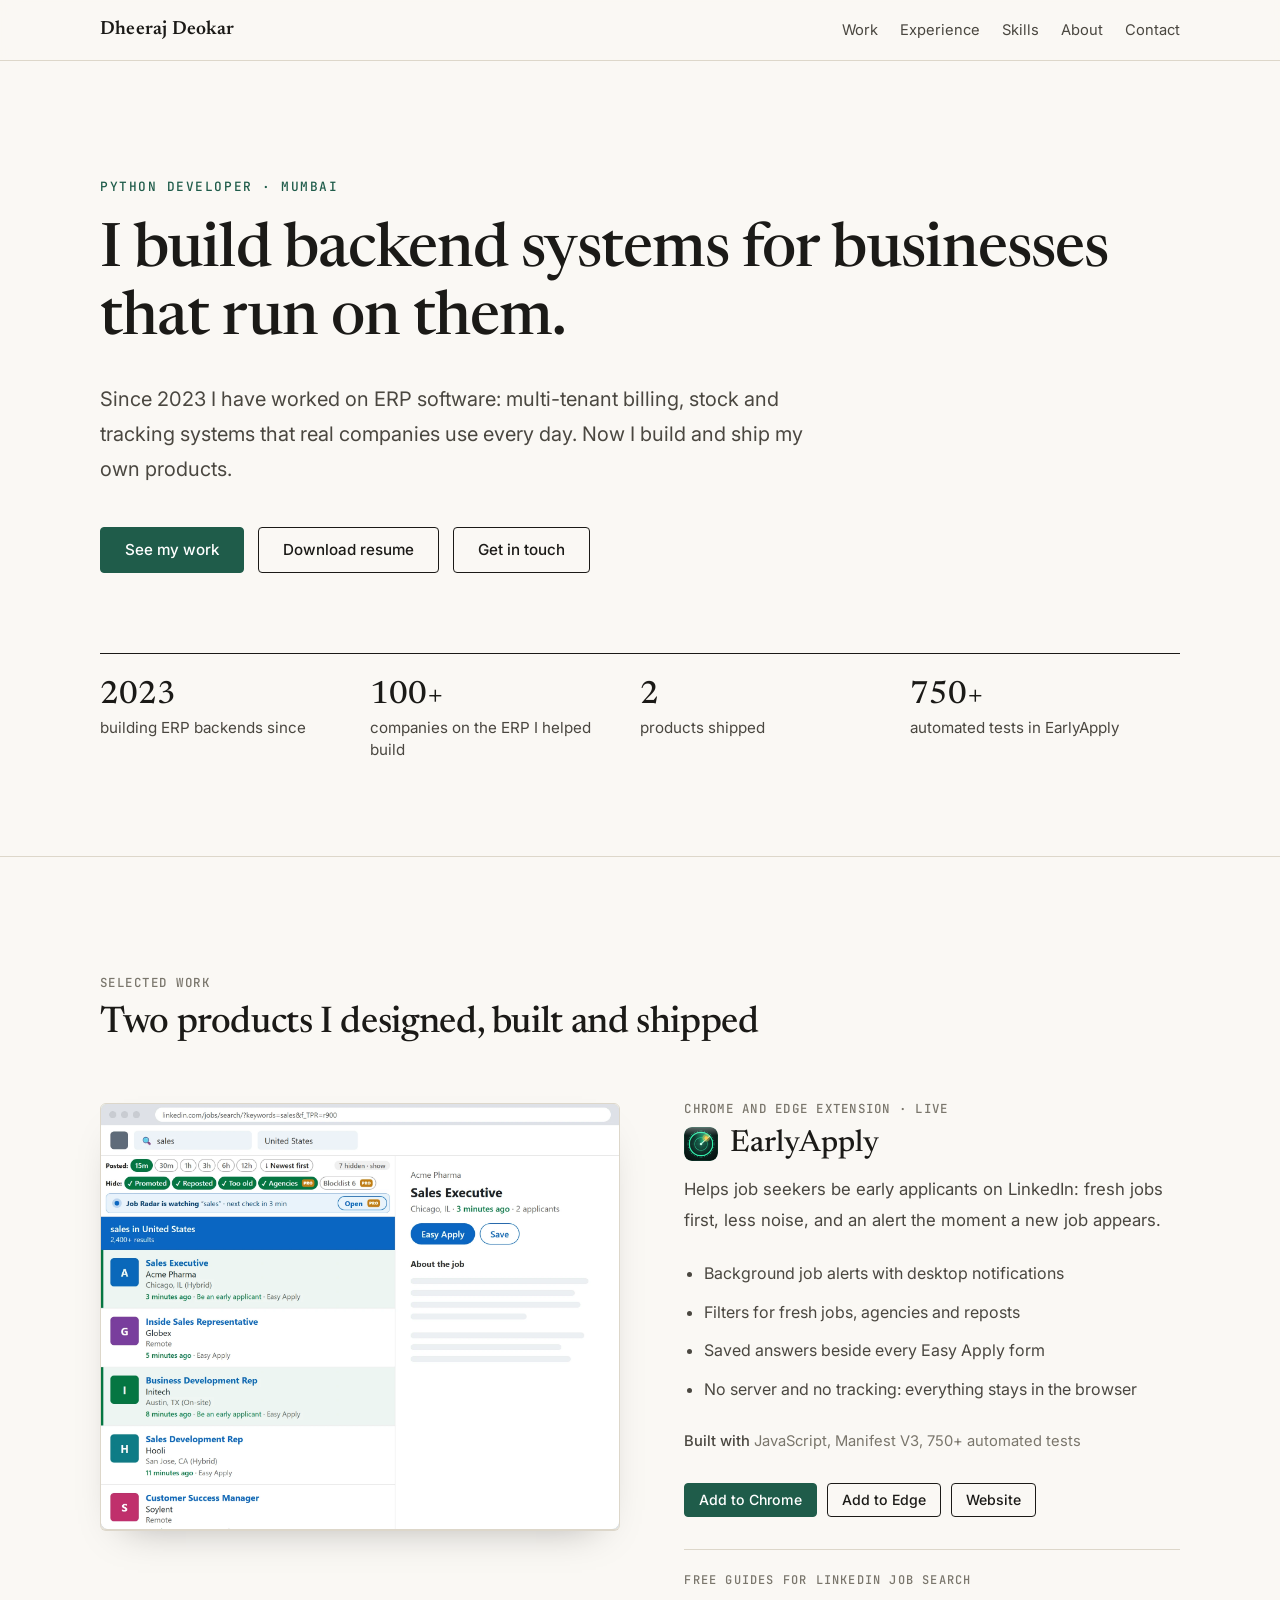
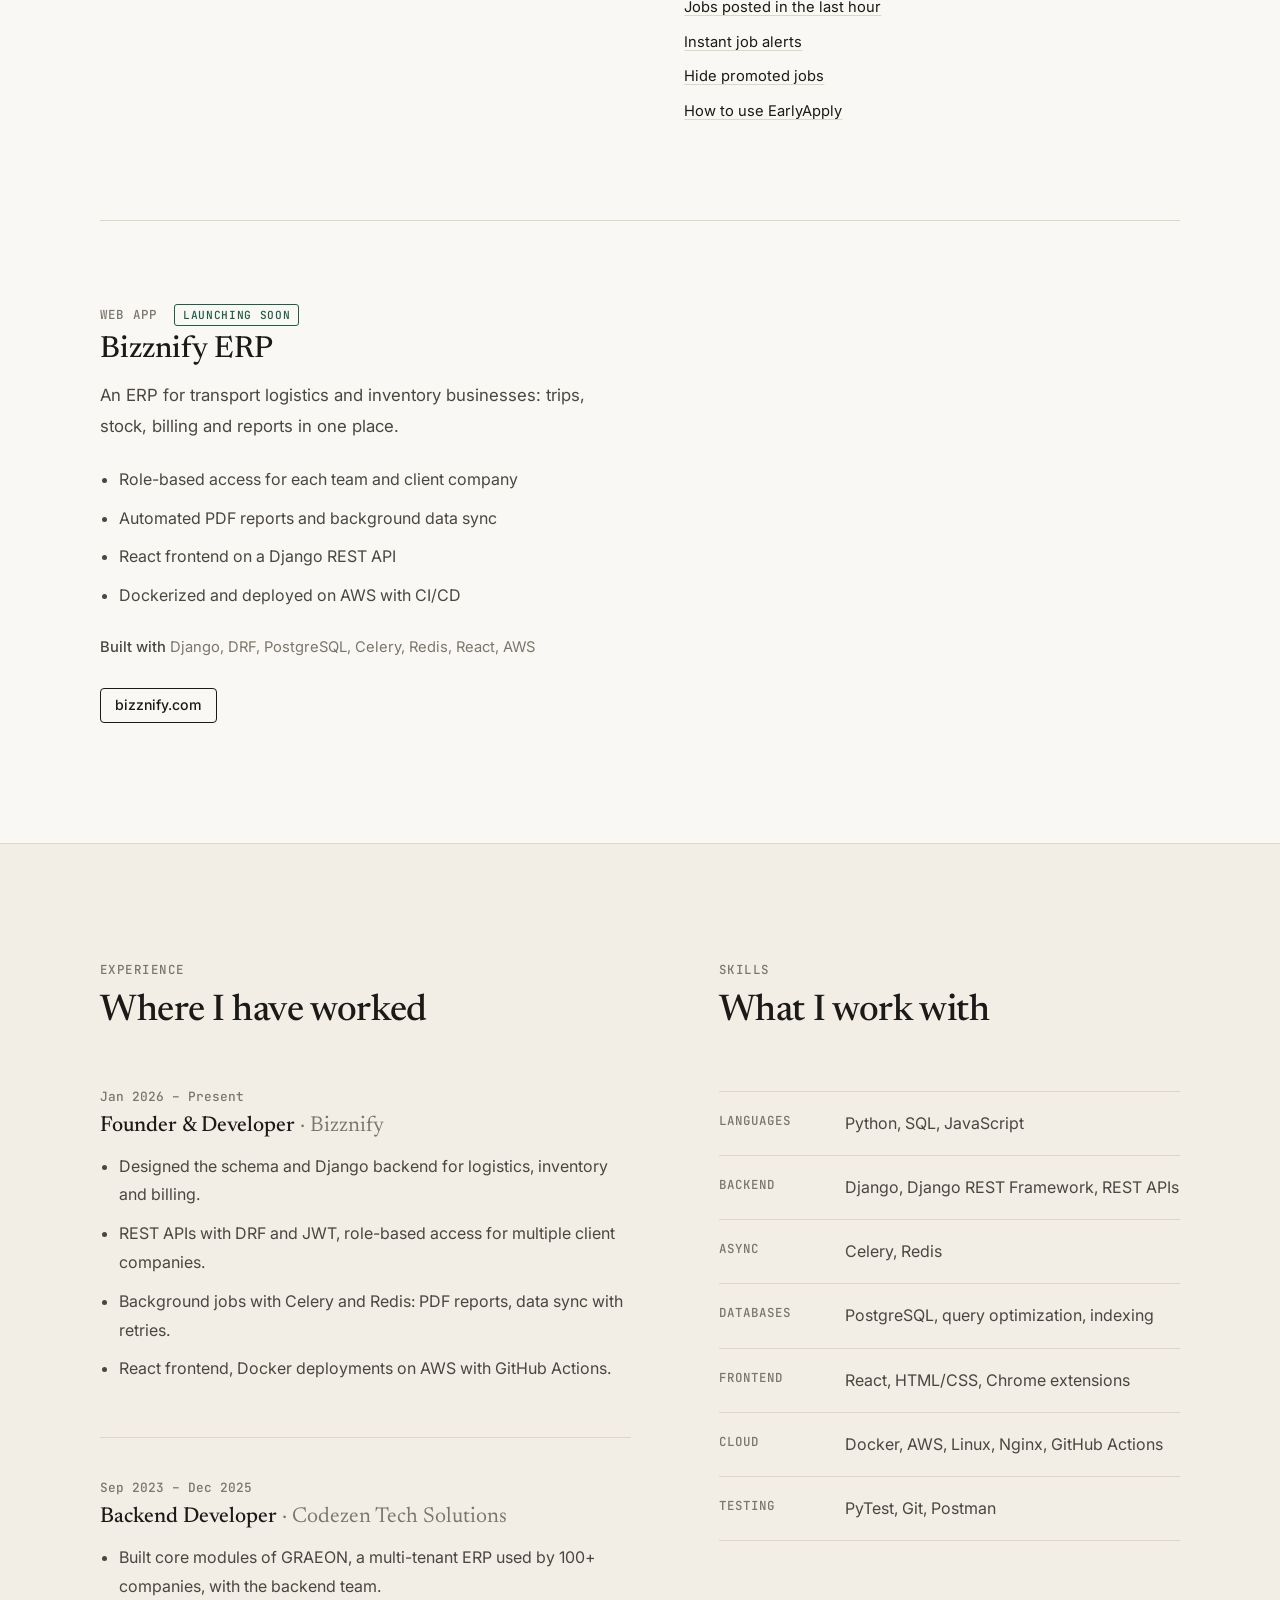
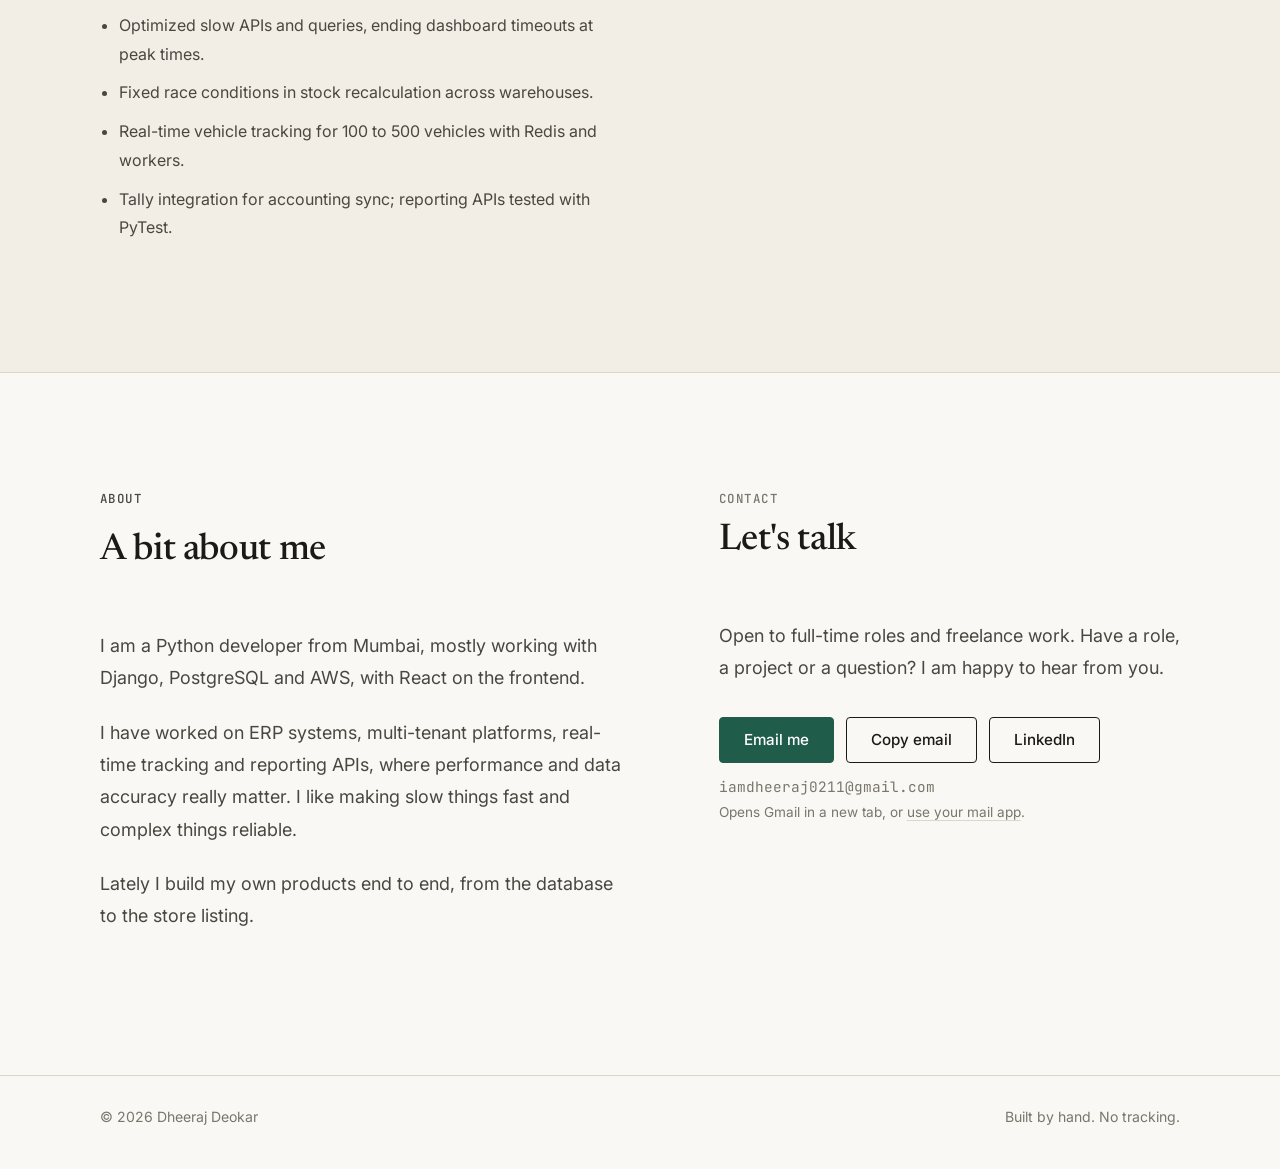
==== commit 38fa8dbe: "Portfolio: more spacing and larger text, cache-bust CSS/JS so the normal cursor shows Co-Authored-By" ====
--- a/index.html
+++ b/index.html
@@ -23,7 +23,7 @@
   <link rel="preconnect" href="https://fonts.googleapis.com">
   <link rel="preconnect" href="https://fonts.gstatic.com" crossorigin>
   <link href="https://fonts.googleapis.com/css2?family=Inter:wght@400;500;600&family=JetBrains+Mono:wght@400;500&family=Newsreader:opsz,wght@6..72,400;6..72,500;6..72,600&display=swap" rel="stylesheet">
-  <link rel="stylesheet" href="styles.css">
+  <link rel="stylesheet" href="styles.css?v=2">
   <script>document.documentElement.classList.add('js');</script>
 </head>
 <body>
@@ -200,6 +200,6 @@
     </div>
   </footer>
 
-  <script src="main.js"></script>
+  <script src="main.js?v=2"></script>
 </body>
 </html>
--- a/styles.css
+++ b/styles.css
@@ -20,11 +20,11 @@
 }
 *, *::before, *::after { box-sizing: border-box; }
 html { scroll-behavior: smooth; scroll-padding-top: 72px; }
-body { margin: 0; background: var(--bg); color: var(--ink); font: 17px/1.65 var(--sans); -webkit-font-smoothing: antialiased; }
+body { margin: 0; background: var(--bg); color: var(--ink); font: 18px/1.8 var(--sans); -webkit-font-smoothing: antialiased; }
 img { max-width: 100%; height: auto; display: block; }
 a { color: inherit; text-decoration-color: var(--line); text-underline-offset: 3px; text-decoration-thickness: 1px; }
 a:hover { text-decoration-color: var(--accent); color: var(--accent); }
-.wrap { width: min(1040px, 100% - 40px); margin-inline: auto; }
+.wrap { width: min(1080px, 100% - 48px); margin-inline: auto; }
 .skip { position: absolute; left: -999px; top: 8px; background: var(--ink); color: var(--bg); padding: 8px 12px; z-index: 10; }
 .skip:focus { left: 8px; }
 :focus-visible { outline: 2px solid var(--accent); outline-offset: 3px; }
@@ -38,65 +38,65 @@
 .nav__links a:hover, .nav__links a.is-active { color: var(--ink); border-bottom-color: var(--accent); }
 
 /* Hero */
-.hero { padding: 96px 0 72px; }
+.hero { padding: 120px 0 96px; }
 .hero__label { font: 500 .8rem/1 var(--mono); letter-spacing: .12em; text-transform: uppercase; color: var(--accent); margin: 0 0 24px; }
 .hero__title { font: 500 clamp(2.2rem, 5.2vw, 3.8rem)/1.12 var(--serif); letter-spacing: -.015em; margin: 0 0 28px; max-width: 18em; }
-.hero__lead { font-size: 1.15rem; color: var(--ink-2); max-width: 36em; margin: 0 0 32px; }
-.hero__actions { display: flex; flex-wrap: wrap; gap: 12px; margin-bottom: 56px; }
-.btn { display: inline-block; padding: 11px 20px; border: 1px solid var(--ink); border-radius: 4px; font: 500 .95rem/1.2 var(--sans); text-decoration: none; color: var(--ink); background: transparent; cursor: pointer; }
+.hero__lead { font-size: 1.25rem; line-height: 1.75; color: var(--ink-2); max-width: 36em; margin: 0 0 40px; }
+.hero__actions { display: flex; flex-wrap: wrap; gap: 14px; margin-bottom: 80px; }
+.btn { display: inline-block; padding: 13px 24px; border: 1px solid var(--ink); border-radius: 4px; font: 500 .95rem/1.2 var(--sans); text-decoration: none; color: var(--ink); background: transparent; cursor: pointer; }
 .btn:hover { background: var(--ink); color: var(--bg); }
 .btn--primary { background: var(--accent); border-color: var(--accent); color: var(--accent-ink); }
 .btn--primary:hover { background: var(--ink); border-color: var(--ink); color: var(--bg); }
 .btn--small { padding: 8px 14px; font-size: .88rem; }
 .btn[hidden] { display: none; }
 .facts { display: grid; grid-template-columns: repeat(4, 1fr); gap: 0; margin: 0; padding: 0; list-style: none; border-top: 1px solid var(--ink); }
-.facts li { padding: 18px 20px 0 0; font-size: .9rem; color: var(--ink-2); line-height: 1.4; }
+.facts li { padding: 24px 24px 0 0; font-size: .95rem; color: var(--ink-2); line-height: 1.4; }
 .facts strong { display: block; font: 500 2rem/1.1 var(--serif); color: var(--ink); margin-bottom: 4px; }
 
 /* Sections */
-.section { padding: 80px 0; border-top: 1px solid var(--line); }
+.section { padding: 120px 0; border-top: 1px solid var(--line); }
 .section--alt { background: var(--bg-alt); }
 .eyebrow { font: 500 .78rem/1 var(--mono); letter-spacing: .12em; text-transform: uppercase; color: var(--ink-3); margin: 0 0 12px; }
-.section__title { font: 500 clamp(1.7rem, 3.4vw, 2.3rem)/1.2 var(--serif); letter-spacing: -.01em; margin: 0 0 40px; max-width: 22em; }
+.section__title { font: 500 clamp(1.7rem, 3.4vw, 2.3rem)/1.2 var(--serif); letter-spacing: -.01em; margin: 0 0 56px; max-width: 22em; line-height: 1.25; }
 
 /* Work */
-.work { display: grid; grid-template-columns: 1.05fr 1fr; gap: 48px; align-items: start; padding: 0 0 64px; }
-.work + .work { padding-top: 64px; border-top: 1px solid var(--line); }
+.work { display: grid; grid-template-columns: 1.05fr 1fr; gap: 64px; align-items: start; padding: 0 0 88px; }
+.work + .work { padding-top: 88px; border-top: 1px solid var(--line); }
 .work:last-child { padding-bottom: 0; }
 .work__media img { border: 1px solid var(--line); border-radius: 6px; box-shadow: 0 1px 0 var(--line), 0 18px 40px -24px rgba(0,0,0,.35); }
 .work__kind { font: 500 .78rem/1 var(--mono); letter-spacing: .1em; text-transform: uppercase; color: var(--ink-3); margin: 0 0 10px; }
 .badge { margin-left: 8px; padding: 3px 8px; border: 1px solid var(--accent); color: var(--accent); border-radius: 3px; font-size: .7rem; letter-spacing: .06em; }
 .work__name { font: 500 1.9rem/1.2 var(--serif); margin: 0 0 12px; display: flex; align-items: center; gap: 12px; }
 .work__name img { width: 34px; height: 34px; border-radius: 8px; }
-.work__lead { color: var(--ink-2); margin: 0 0 18px; }
-.work__list { margin: 0 0 18px; padding-left: 1.1em; color: var(--ink-2); font-size: .98rem; }
-.work__list li { margin-bottom: 6px; }
-.work__built { font-size: .88rem; color: var(--ink-3); margin: 0 0 22px; }
+.work__lead { color: var(--ink-2); margin: 0 0 24px; font-size: 1.05rem; }
+.work__list { margin: 0 0 24px; padding-left: 1.2em; color: var(--ink-2); font-size: 1rem; }
+.work__list li { margin-bottom: 10px; }
+.work__built { font-size: .92rem; color: var(--ink-3); margin: 0 0 28px; }
 .work__built b { font-weight: 500; color: var(--ink-2); }
 .work__links { display: flex; flex-wrap: wrap; gap: 10px; }
-.guides { margin-top: 24px; padding-top: 18px; border-top: 1px solid var(--line); font-size: .92rem; }
+.guides { margin-top: 32px; padding-top: 24px; border-top: 1px solid var(--line); font-size: .92rem; }
 .guides p { margin: 0 0 8px; font: 500 .75rem/1 var(--mono); letter-spacing: .1em; text-transform: uppercase; color: var(--ink-3); }
 .guides ul { list-style: none; margin: 0; padding: 0; }
-.guides li { margin-bottom: 4px; }
+.guides li { margin-bottom: 8px; }
 
 /* Experience + skills */
-.split { display: grid; grid-template-columns: 1.15fr 1fr; gap: 64px; }
-.job { padding: 0 0 32px; margin-bottom: 32px; border-bottom: 1px solid var(--line); }
+.split { display: grid; grid-template-columns: 1.15fr 1fr; gap: 88px; }
+.job { padding: 0 0 44px; margin-bottom: 44px; border-bottom: 1px solid var(--line); }
 .job:last-child { border-bottom: 0; margin-bottom: 0; padding-bottom: 0; }
 .job__when { font: 500 .8rem/1 var(--mono); color: var(--ink-3); margin: 0 0 8px; }
 .job h3 { font: 500 1.35rem/1.3 var(--serif); margin: 0 0 12px; }
 .job h3 span { color: var(--ink-3); font-weight: 400; }
-.job ul { margin: 0; padding-left: 1.1em; color: var(--ink-2); font-size: .98rem; }
-.job li { margin-bottom: 6px; }
+.job ul { margin: 0; padding-left: 1.2em; color: var(--ink-2); font-size: 1rem; }
+.job li { margin-bottom: 10px; }
 .stack { margin: 0; }
-.stack div { display: grid; grid-template-columns: 110px 1fr; gap: 16px; padding: 12px 0; border-top: 1px solid var(--line); }
+.stack div { display: grid; grid-template-columns: 110px 1fr; gap: 16px; padding: 18px 0; border-top: 1px solid var(--line); }
 .stack div:last-child { border-bottom: 1px solid var(--line); }
 .stack dt { font: 500 .78rem/1.7 var(--mono); letter-spacing: .08em; text-transform: uppercase; color: var(--ink-3); }
-.stack dd { margin: 0; color: var(--ink-2); font-size: .98rem; }
+.stack dd { margin: 0; color: var(--ink-2); font-size: 1rem; line-height: 1.7; }
 
 /* About + contact */
-.about p { color: var(--ink-2); max-width: 34em; margin: 0 0 16px; }
-.contact__line { color: var(--ink-2); max-width: 30em; margin: 0 0 24px; }
+.about p { color: var(--ink-2); max-width: 34em; margin: 0 0 22px; }
+.contact__line { color: var(--ink-2); max-width: 30em; margin: 0 0 32px; }
 .contact__actions { display: flex; flex-wrap: wrap; gap: 12px; margin-bottom: 14px; }
 .contact__email { font: .9rem var(--mono); color: var(--ink-3); margin: 0 0 4px; }
 .contact__alt { font-size: .85rem; color: var(--ink-3); margin: 0; }
@@ -117,6 +117,6 @@
   .facts li { padding-bottom: 18px; }
   .work, .split { grid-template-columns: 1fr; gap: 32px; }
   .nav__links li:nth-child(n+2):not(:last-child) { display: none; }
-  .section { padding: 56px 0; }
+  .section { padding: 72px 0; }
   .stack div { grid-template-columns: 90px 1fr; }
 }
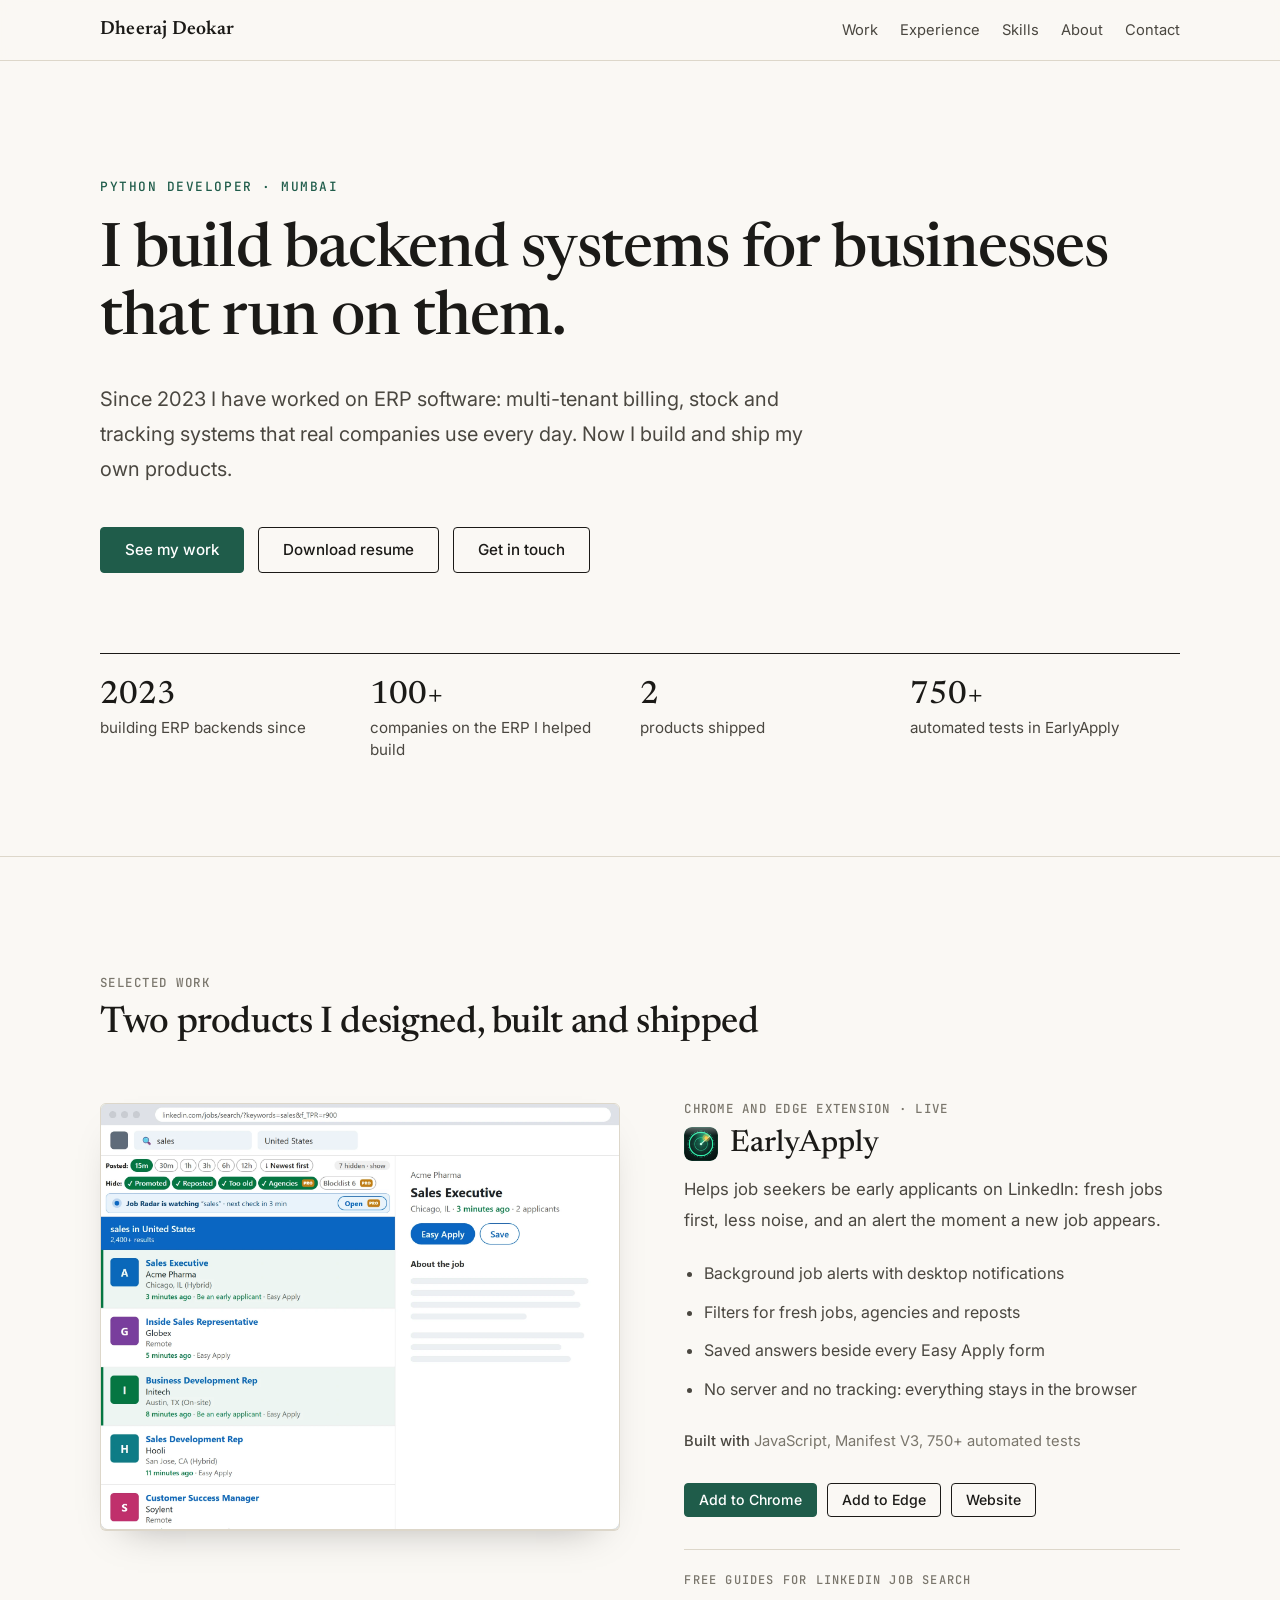
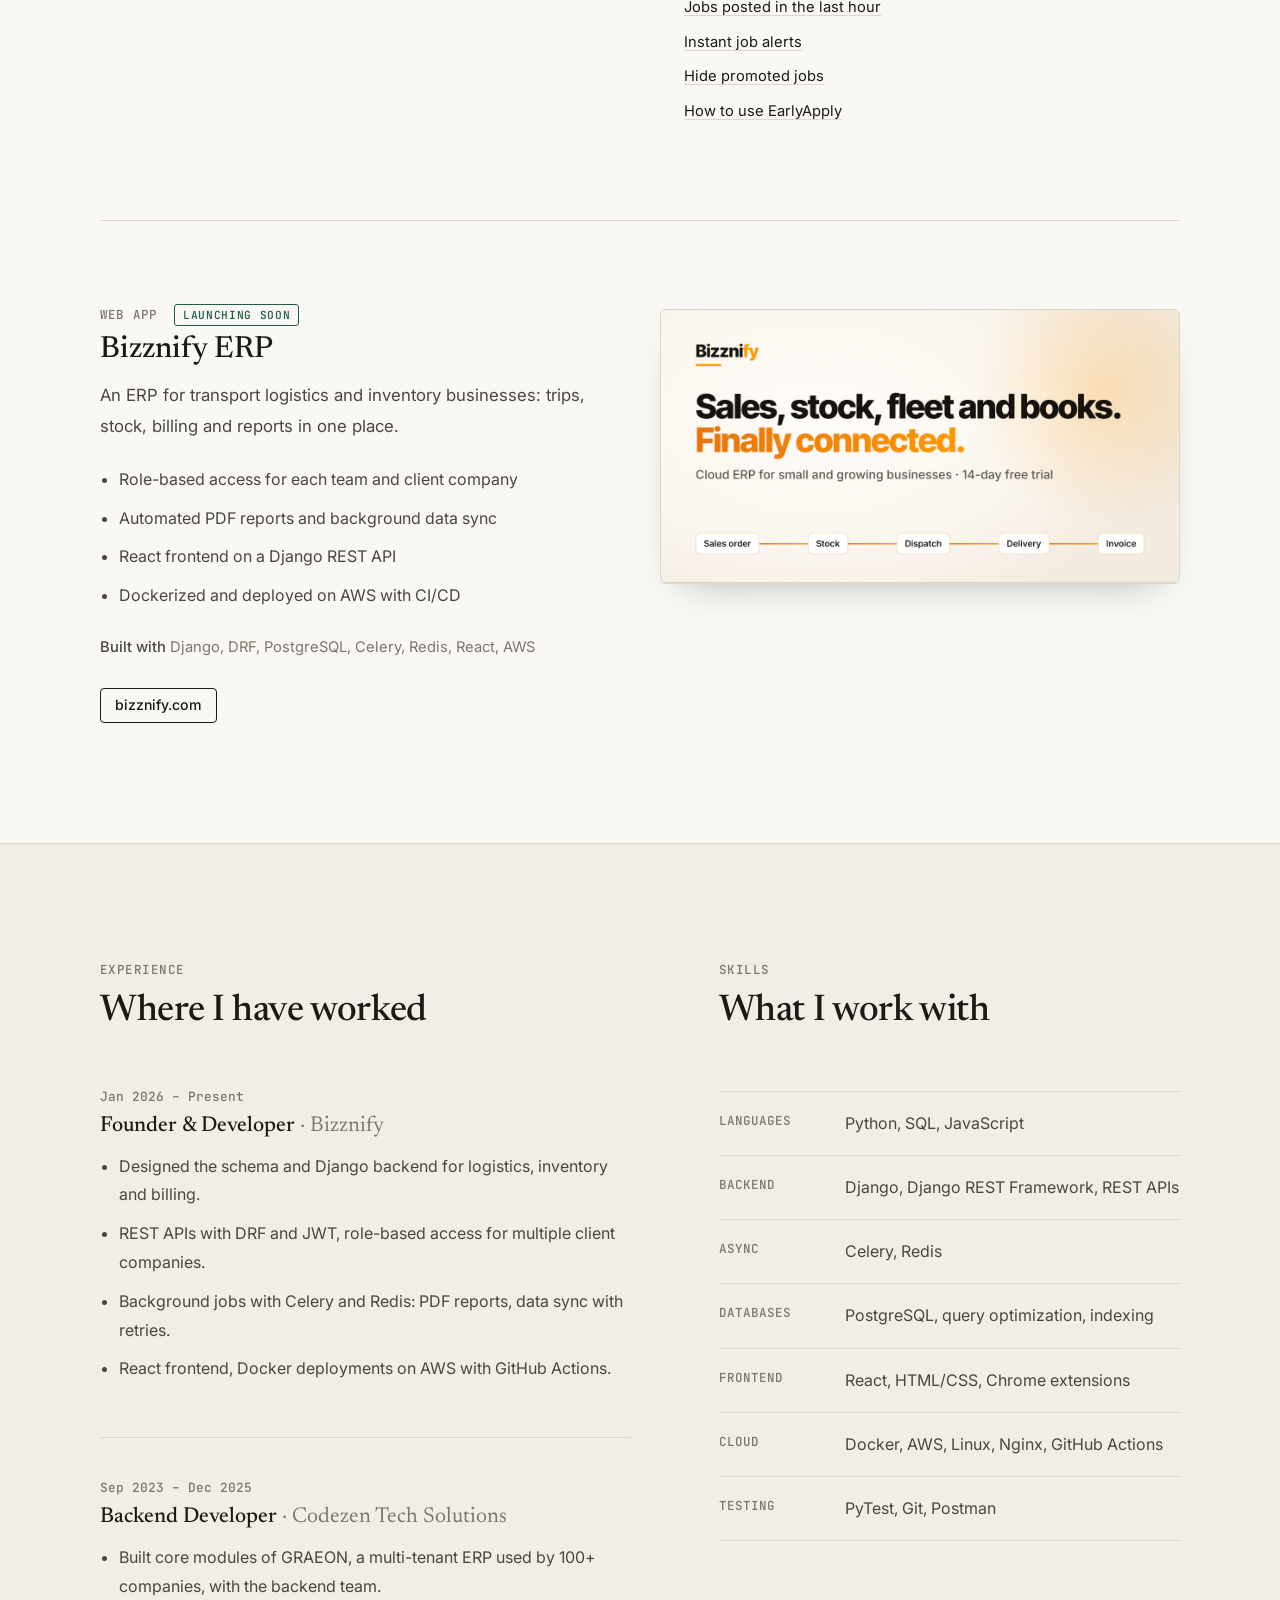
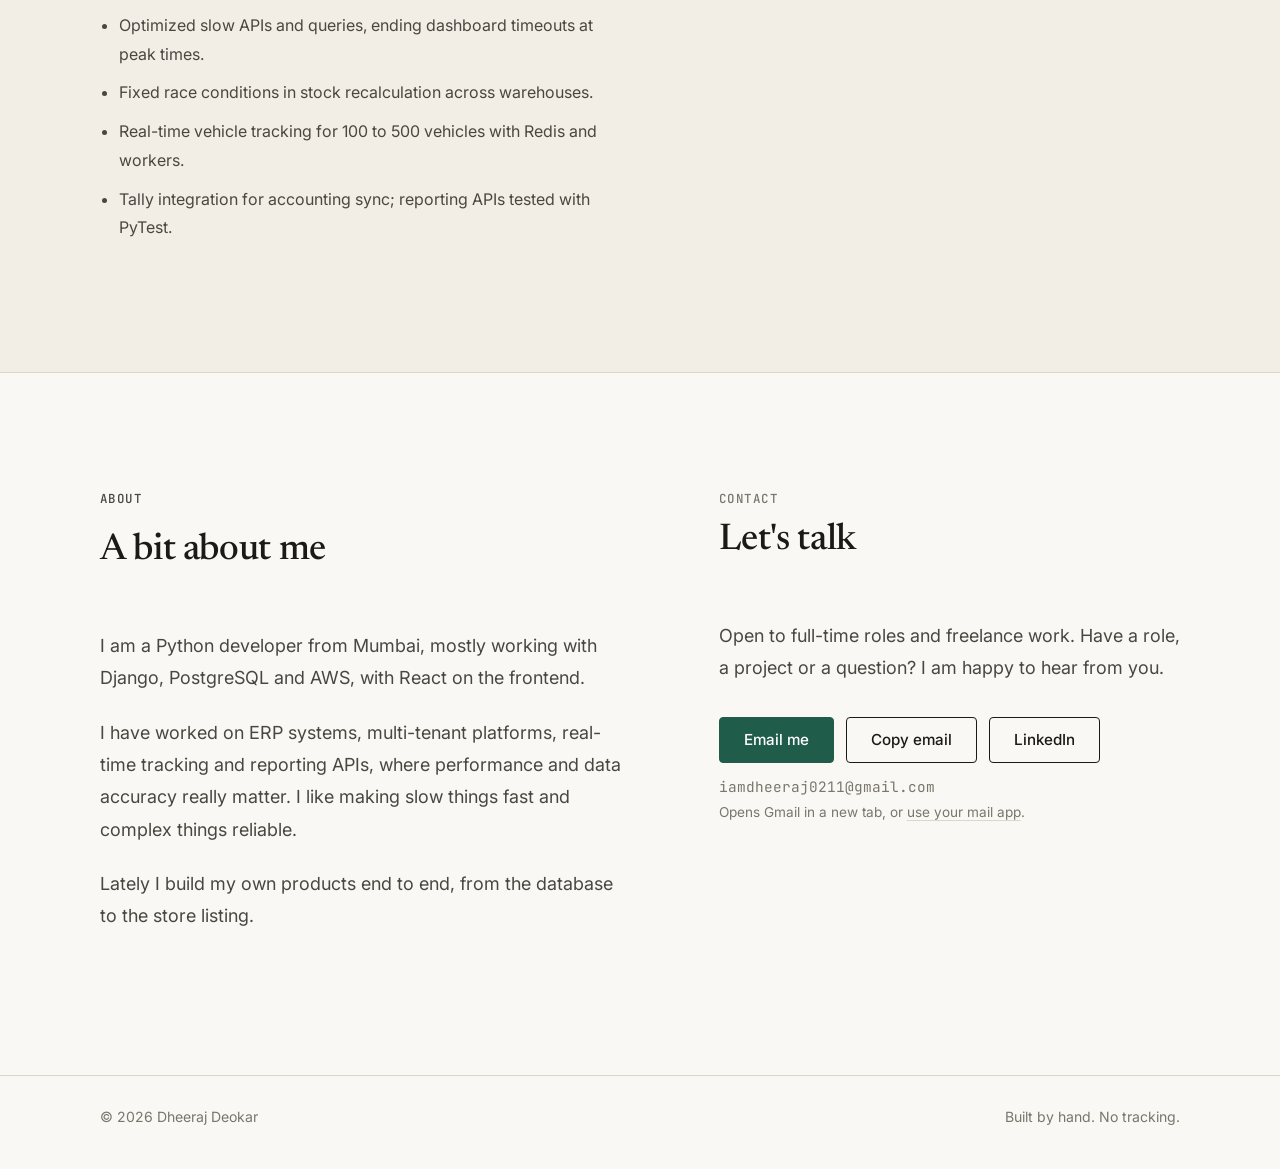
==== commit de6cddb8: "Portfolio: add Bizznify brand image to the Bizznify card Co-Authored-By: Claude Sonnet 5.5 <noreply@" ====
--- a/index.html
+++ b/index.html
@@ -23,7 +23,7 @@
   <link rel="preconnect" href="https://fonts.googleapis.com">
   <link rel="preconnect" href="https://fonts.gstatic.com" crossorigin>
   <link href="https://fonts.googleapis.com/css2?family=Inter:wght@400;500;600&family=JetBrains+Mono:wght@400;500&family=Newsreader:opsz,wght@6..72,400;6..72,500;6..72,600&display=swap" rel="stylesheet">
-  <link rel="stylesheet" href="styles.css?v=2">
+  <link rel="stylesheet" href="styles.css?v=3">
   <script>document.documentElement.classList.add('js');</script>
 </head>
 <body>
@@ -101,7 +101,7 @@
           </div>
         </article>
 
-        <article class="work reveal" aria-labelledby="bz-title">
+        <article class="work work--flip reveal" aria-labelledby="bz-title">
           <div class="work__text">
             <p class="work__kind">Web app <span class="badge">Launching soon</span></p>
             <h3 id="bz-title" class="work__name">Bizznify ERP</h3>
@@ -116,6 +116,9 @@
             <div class="work__links">
               <a class="btn btn--small" href="https://www.bizznify.com" rel="noopener">bizznify.com</a>
             </div>
+          </div>
+          <div class="work__media">
+            <img src="assets/bizznify.png" width="1200" height="630" alt="Bizznify: sales, stock, fleet and books, finally connected. Cloud ERP for small and growing businesses" loading="lazy">
           </div>
         </article>
       </div>
--- a/styles.css
+++ b/styles.css
@@ -61,6 +61,7 @@
 
 /* Work */
 .work { display: grid; grid-template-columns: 1.05fr 1fr; gap: 64px; align-items: start; padding: 0 0 88px; }
+.work--flip { grid-template-columns: 1fr 1.05fr; }
 .work + .work { padding-top: 88px; border-top: 1px solid var(--line); }
 .work:last-child { padding-bottom: 0; }
 .work__media img { border: 1px solid var(--line); border-radius: 6px; box-shadow: 0 1px 0 var(--line), 0 18px 40px -24px rgba(0,0,0,.35); }
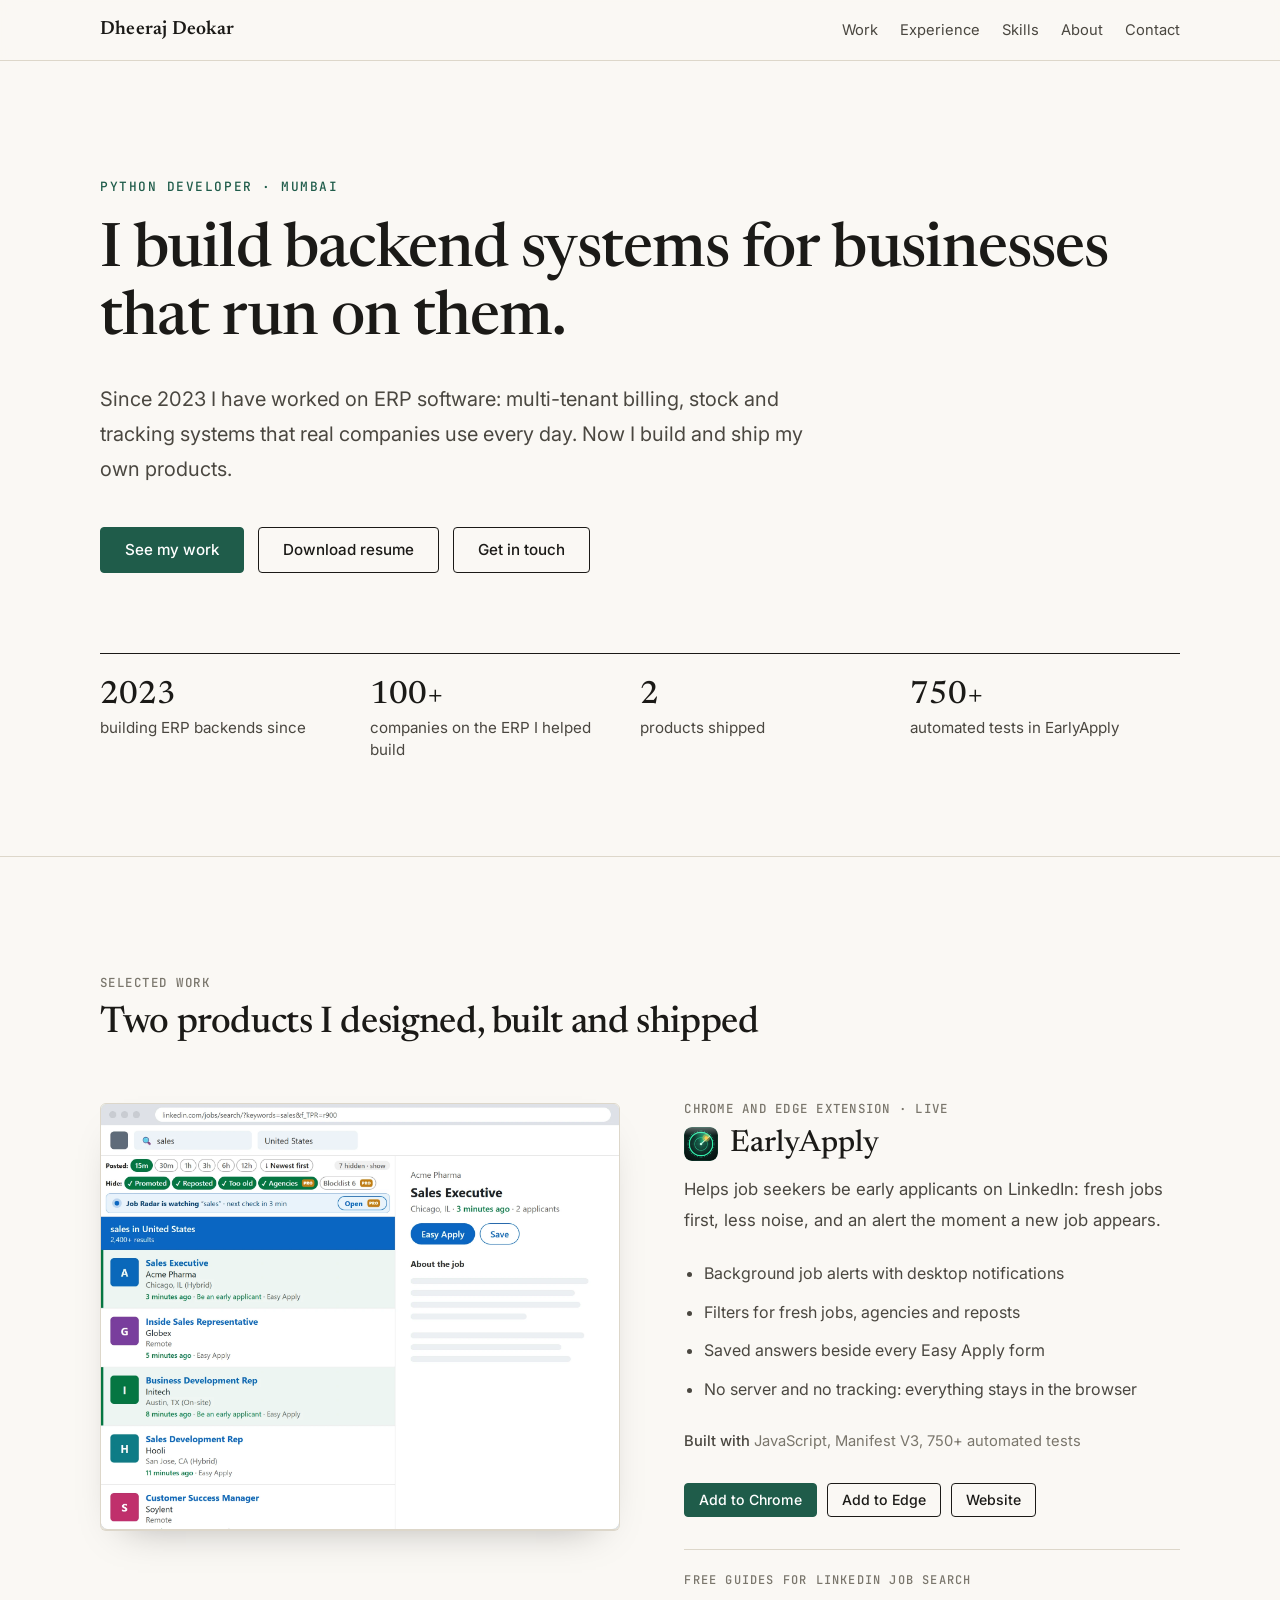
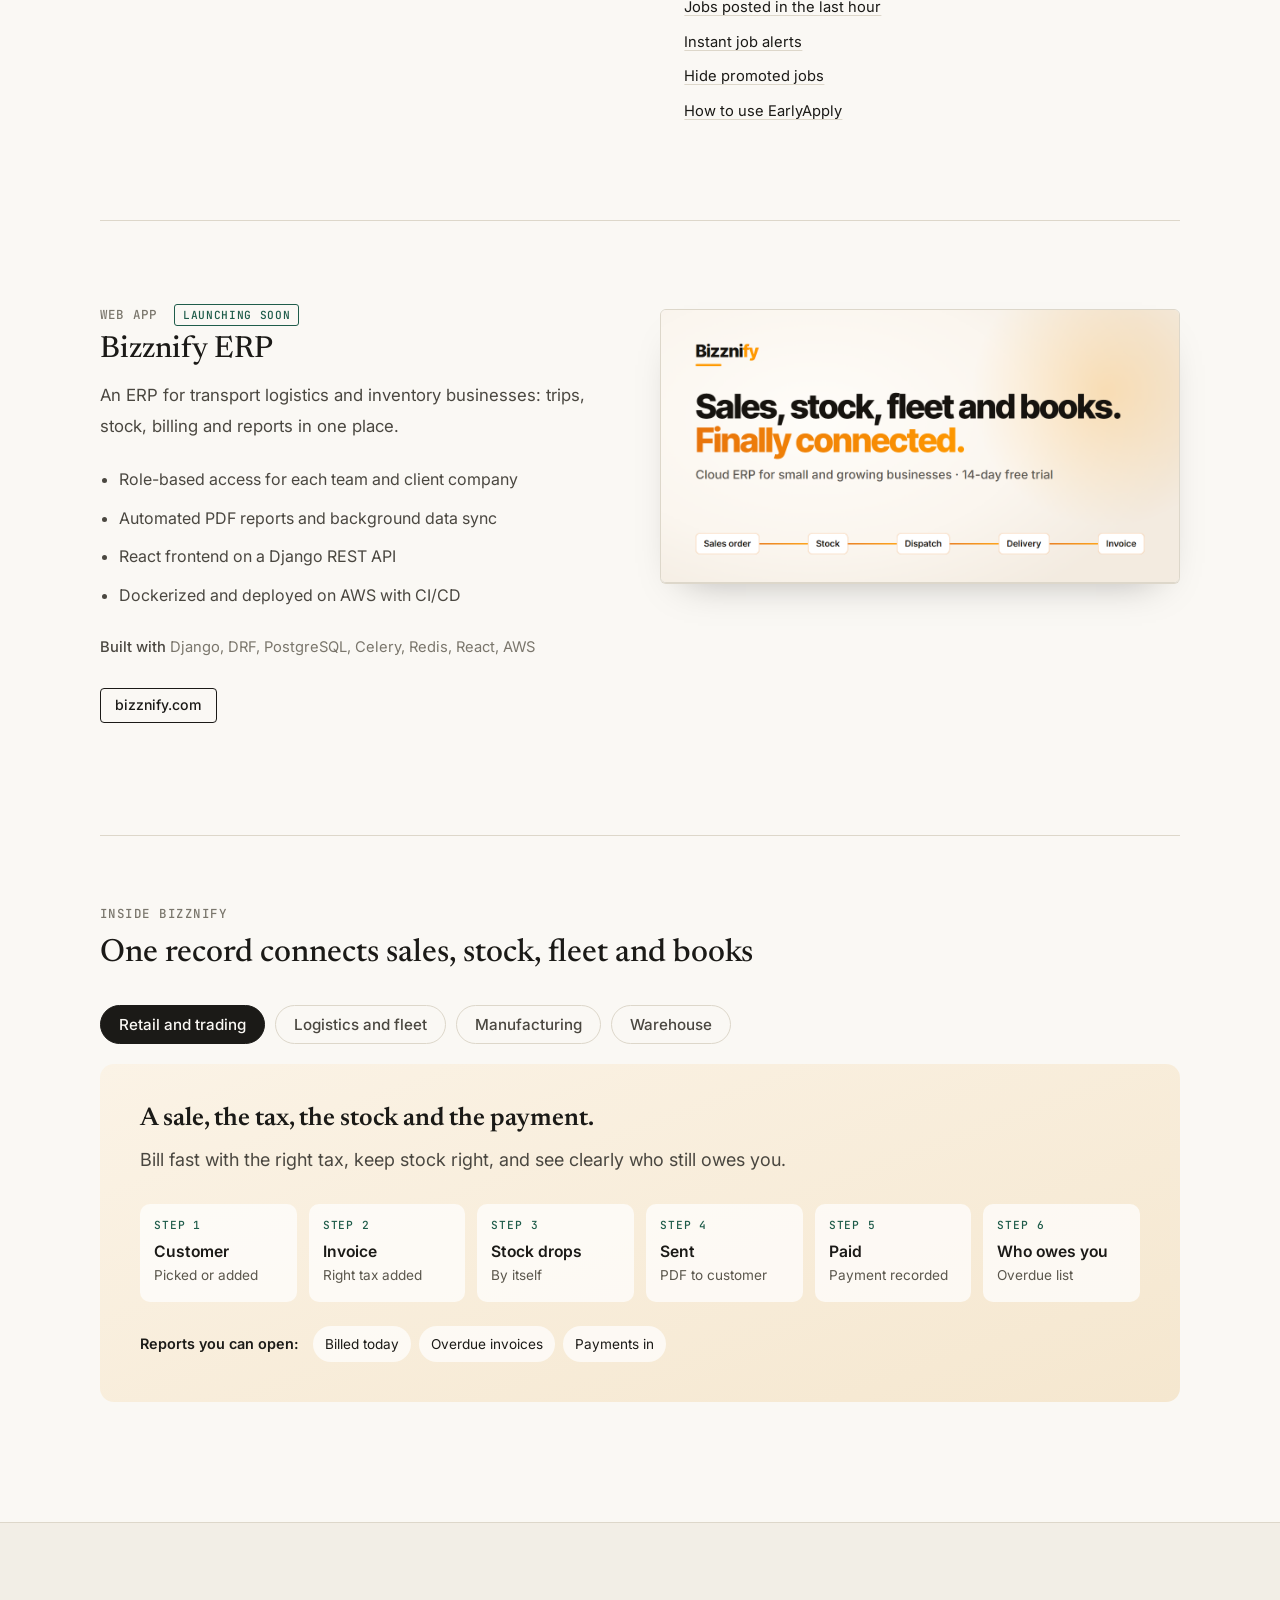
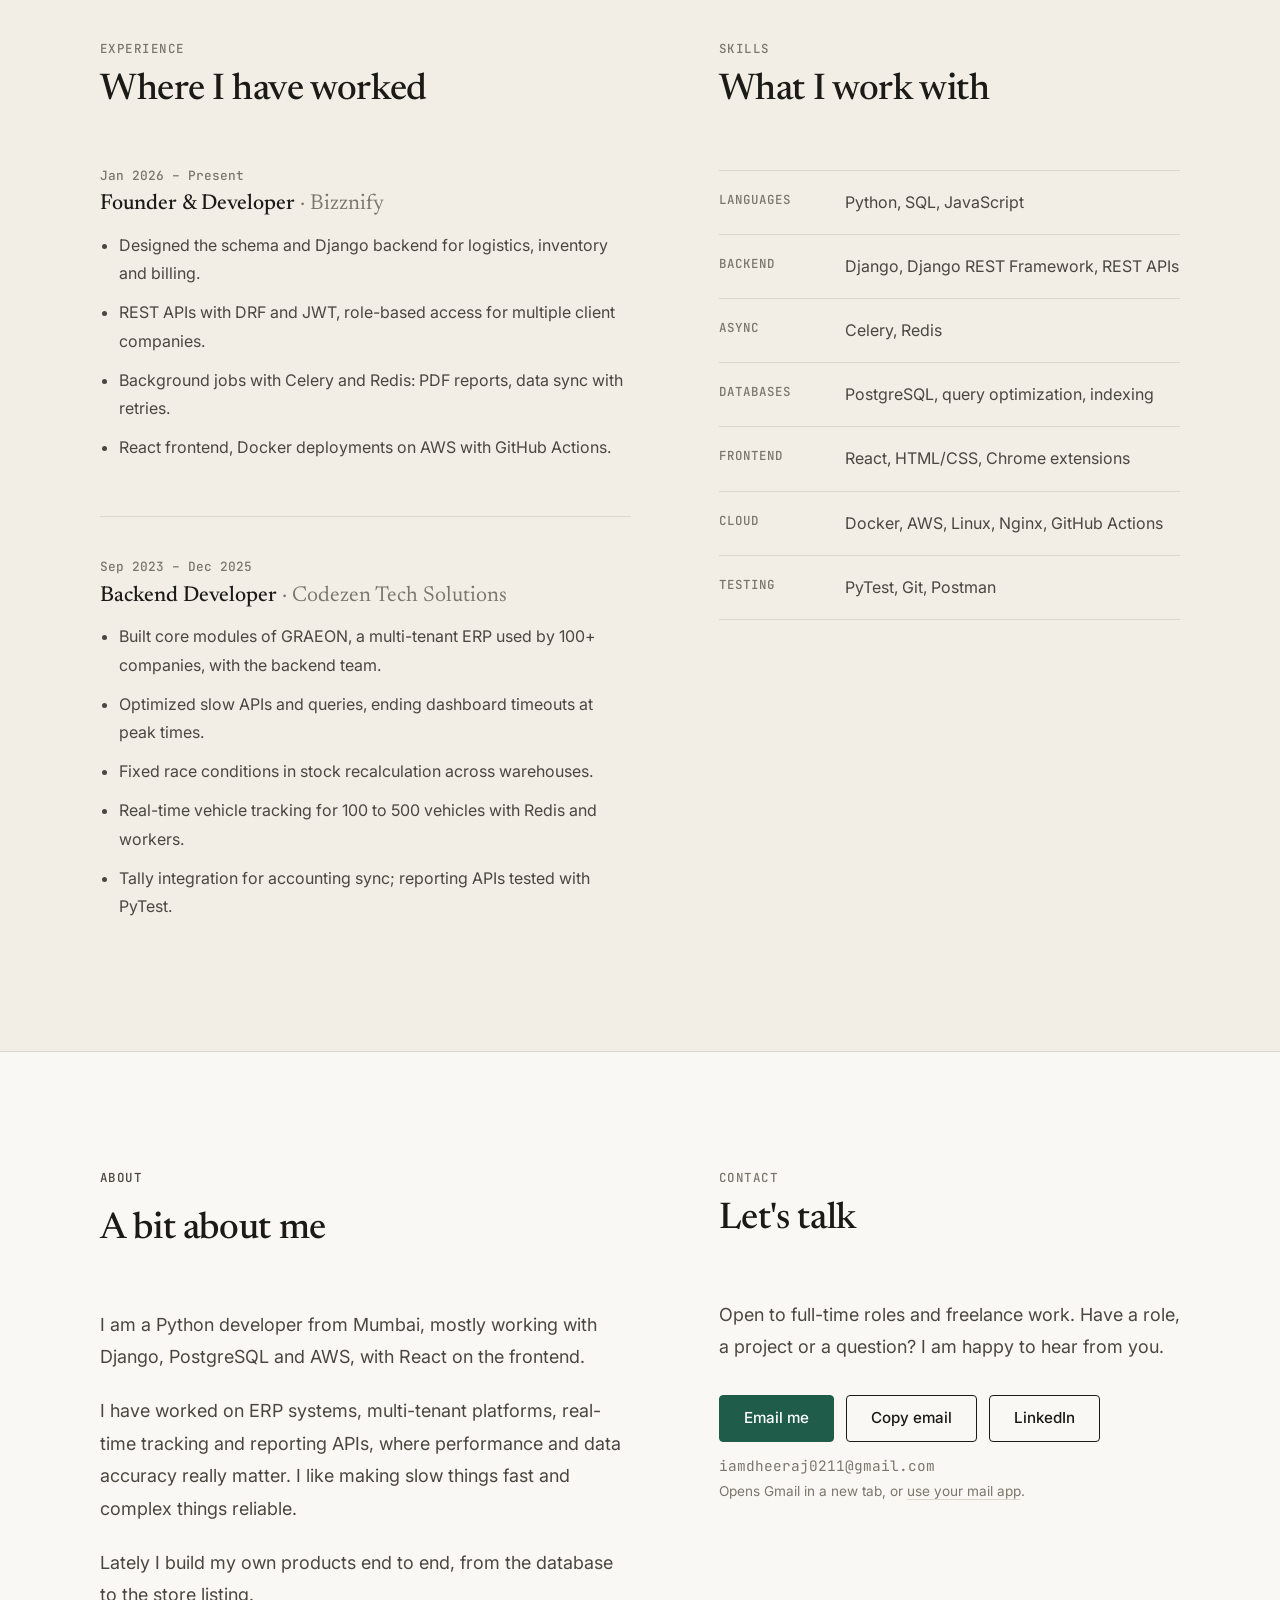
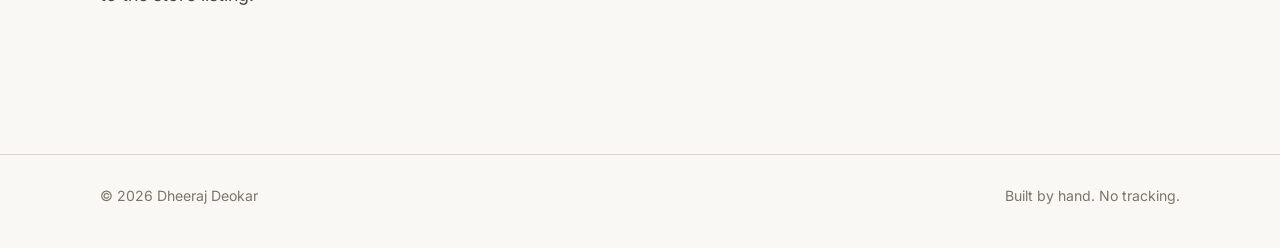
==== commit 1fdf0e9a: "Portfolio: add Bizznify module flow with four business-type tabs Co-Authored-By: Claude Sonnet 5.5 <" ====
--- a/index.html
+++ b/index.html
@@ -23,7 +23,7 @@
   <link rel="preconnect" href="https://fonts.googleapis.com">
   <link rel="preconnect" href="https://fonts.gstatic.com" crossorigin>
   <link href="https://fonts.googleapis.com/css2?family=Inter:wght@400;500;600&family=JetBrains+Mono:wght@400;500&family=Newsreader:opsz,wght@6..72,400;6..72,500;6..72,600&display=swap" rel="stylesheet">
-  <link rel="stylesheet" href="styles.css?v=3">
+  <link rel="stylesheet" href="styles.css?v=4">
   <script>document.documentElement.classList.add('js');</script>
 </head>
 <body>
@@ -121,6 +121,69 @@
             <img src="assets/bizznify.png" width="1200" height="630" alt="Bizznify: sales, stock, fleet and books, finally connected. Cloud ERP for small and growing businesses" loading="lazy">
           </div>
         </article>
+
+        <div class="flows reveal" aria-labelledby="flows-title">
+          <p class="eyebrow">Inside Bizznify</p>
+          <h3 id="flows-title" class="flows__title">One record connects sales, stock, fleet and books</h3>
+          <div class="ftabs" role="tablist" aria-label="Business type">
+          <button type="button" role="tab" id="ft-retail" aria-controls="fp-retail" aria-selected="true">Retail and trading</button>
+          <button type="button" role="tab" id="ft-log" aria-controls="fp-log" aria-selected="false">Logistics and fleet</button>
+          <button type="button" role="tab" id="ft-mfg" aria-controls="fp-mfg" aria-selected="false">Manufacturing</button>
+          <button type="button" role="tab" id="ft-wh" aria-controls="fp-wh" aria-selected="false">Warehouse</button>
+          </div>
+        <div class="fpanel" id="fp-retail" role="tabpanel" aria-labelledby="ft-retail" style="--t1:#FBF3E6;--t2:#F5E7CF">
+          <h4>A sale, the tax, the stock and the payment.</h4>
+          <p>Bill fast with the right tax, keep stock right, and see clearly who still owes you.</p>
+          <ol class="flow">
+            <li><span class="m">step 1</span><span class="t">Customer</span><span class="d">Picked or added</span></li>
+            <li><span class="m">step 2</span><span class="t">Invoice</span><span class="d">Right tax added</span></li>
+            <li><span class="m">step 3</span><span class="t">Stock drops</span><span class="d">By itself</span></li>
+            <li><span class="m">step 4</span><span class="t">Sent</span><span class="d">PDF to customer</span></li>
+            <li><span class="m">step 5</span><span class="t">Paid</span><span class="d">Payment recorded</span></li>
+            <li><span class="m">step 6</span><span class="t">Who owes you</span><span class="d">Overdue list</span></li>
+          </ol>
+          <div class="freports"><b>Reports you can open:</b><span>Billed today</span><span>Overdue invoices</span><span>Payments in</span></div>
+        </div>
+        <div class="fpanel" id="fp-log" role="tabpanel" aria-labelledby="ft-log" style="--t1:#F1EEFB;--t2:#E4DEF6">
+          <h4>An order goes out on your own truck.</h4>
+          <p>The dispatch, the trip and the freight invoice come from the same record. Nothing is typed twice.</p>
+          <ol class="flow">
+            <li><span class="m">step 1</span><span class="t">Order in</span><span class="d">Customer orders 6,000 L</span></li>
+            <li><span class="m">step 2</span><span class="t">Truck loaded</span><span class="d">Dispatch · stock out</span></li>
+            <li><span class="m">step 3</span><span class="t">Trip started</span><span class="d">TRP-00208 · driver assigned</span></li>
+            <li><span class="m">step 4</span><span class="t">Delivered</span><span class="d">Proof of delivery</span></li>
+            <li><span class="m">step 5</span><span class="t">Billed</span><span class="d">Bill Trip · freight invoice</span></li>
+            <li><span class="m">step 6</span><span class="t">Trip completed</span><span class="d">Expense vs revenue</span></li>
+          </ol>
+          <div class="freports"><b>Reports you can open:</b><span>Cost per KM</span><span>Revenue per trip</span><span>Vehicle documents expiring</span></div>
+        </div>
+        <div class="fpanel" id="fp-mfg" role="tabpanel" aria-labelledby="ft-mfg" style="--t1:#EAF2FB;--t2:#DCE8F6">
+          <h4>An order becomes a product, then a bill.</h4>
+          <p>Raw material in, finished goods out, and the real cost of each unit worked out.</p>
+          <ol class="flow">
+            <li><span class="m">step 1</span><span class="t">Order in</span><span class="d">200 × Grease 5 kg</span></li>
+            <li><span class="m">step 2</span><span class="t">Materials checked</span><span class="d">Bill of materials</span></li>
+            <li><span class="m">step 3</span><span class="t">Production run</span><span class="d">Run PR-31</span></li>
+            <li><span class="m">step 4</span><span class="t">Into stock</span><span class="d">Finished goods +200</span></li>
+            <li><span class="m">step 5</span><span class="t">Invoiced</span><span class="d">Tax added</span></li>
+            <li><span class="m">step 6</span><span class="t">Cost known</span><span class="d">Cost per unit</span></li>
+          </ol>
+          <div class="freports"><b>Reports you can open:</b><span>Cost per unit</span><span>Production runs</span><span>Material used</span></div>
+        </div>
+        <div class="fpanel" id="fp-wh" role="tabpanel" aria-labelledby="ft-wh" style="--t1:#E8F5EF;--t2:#D7EDE3">
+          <h4>Goods come in, goods go out, books match.</h4>
+          <p>Stock across all your sites, purchase in and sales out, and audits that match the books.</p>
+          <ol class="flow">
+            <li><span class="m">step 1</span><span class="t">Purchase order</span><span class="d">PO-118 to supplier</span></li>
+            <li><span class="m">step 2</span><span class="t">Goods received</span><span class="d">+300 into Site A</span></li>
+            <li><span class="m">step 3</span><span class="t">Stock live</span><span class="d">Per warehouse</span></li>
+            <li><span class="m">step 4</span><span class="t">Sold</span><span class="d">Invoice · stock out</span></li>
+            <li><span class="m">step 5</span><span class="t">Stock audit</span><span class="d">Count vs books</span></li>
+            <li><span class="m">step 6</span><span class="t">Matched</span><span class="d">Gaps explained</span></li>
+          </ol>
+          <div class="freports"><b>Reports you can open:</b><span>Stock by warehouse</span><span>Stock audit</span><span>Goods received</span></div>
+        </div>
+        </div>
       </div>
     </section>
 
@@ -203,6 +266,6 @@
     </div>
   </footer>
 
-  <script src="main.js?v=2"></script>
+  <script src="main.js?v=3"></script>
 </body>
 </html>
--- a/styles.css
+++ b/styles.css
@@ -80,6 +80,28 @@
 .guides ul { list-style: none; margin: 0; padding: 0; }
 .guides li { margin-bottom: 8px; }
 
+/* Bizznify flows: tabs + 6-step cards per business type */
+.flows { margin-top: 24px; padding-top: 72px; border-top: 1px solid var(--line); }
+.flows__title { font: 500 clamp(1.5rem, 3vw, 2rem)/1.25 var(--serif); margin: 0 0 32px; max-width: 24em; }
+.ftabs { display: flex; flex-wrap: wrap; gap: 10px; margin-bottom: 20px; }
+.ftabs button { font: 500 .95rem/1 var(--sans); padding: 11px 18px; border: 1px solid var(--line); border-radius: 999px; background: transparent; color: var(--ink-2); cursor: pointer; }
+.ftabs button:hover { border-color: var(--ink); color: var(--ink); }
+.ftabs button[aria-selected="true"] { background: var(--ink); border-color: var(--ink); color: var(--bg); }
+.fpanel { border-radius: 14px; padding: 40px; background: linear-gradient(160deg, var(--t1), var(--t2)); color: #1b1a17; }
+.fpanel[hidden] { display: none; }
+.fpanel h4 { font: 600 1.6rem/1.25 var(--serif); margin: 0 0 8px; }
+.fpanel > p { margin: 0 0 28px; color: #4a4740; max-width: 40em; }
+.flow { list-style: none; margin: 0 0 24px; padding: 0; display: grid; grid-template-columns: repeat(6, 1fr); gap: 12px; }
+.flow li { background: rgba(255,255,255,.72); border-radius: 10px; padding: 16px 14px; display: flex; flex-direction: column; gap: 4px; }
+.flow .m { font: 500 .7rem/1 var(--mono); letter-spacing: .08em; text-transform: uppercase; color: #1f5c4a; margin-bottom: 6px; }
+.flow .t { font-weight: 600; font-size: .98rem; line-height: 1.3; }
+.flow .d { font-size: .85rem; color: #5b574d; line-height: 1.45; }
+.freports { display: flex; flex-wrap: wrap; align-items: center; gap: 8px; font-size: .9rem; }
+.freports b { font-weight: 600; margin-right: 6px; }
+.freports span { background: rgba(255,255,255,.72); padding: 6px 12px; border-radius: 999px; font-size: .85rem; }
+@media (max-width: 960px) { .flow { grid-template-columns: repeat(3, 1fr); } }
+@media (max-width: 820px) { .fpanel { padding: 24px 18px; } .flow { grid-template-columns: repeat(2, 1fr); } .flows { padding-top: 48px; } }
+
 /* Experience + skills */
 .split { display: grid; grid-template-columns: 1.15fr 1fr; gap: 88px; }
 .job { padding: 0 0 44px; margin-bottom: 44px; border-bottom: 1px solid var(--line); }
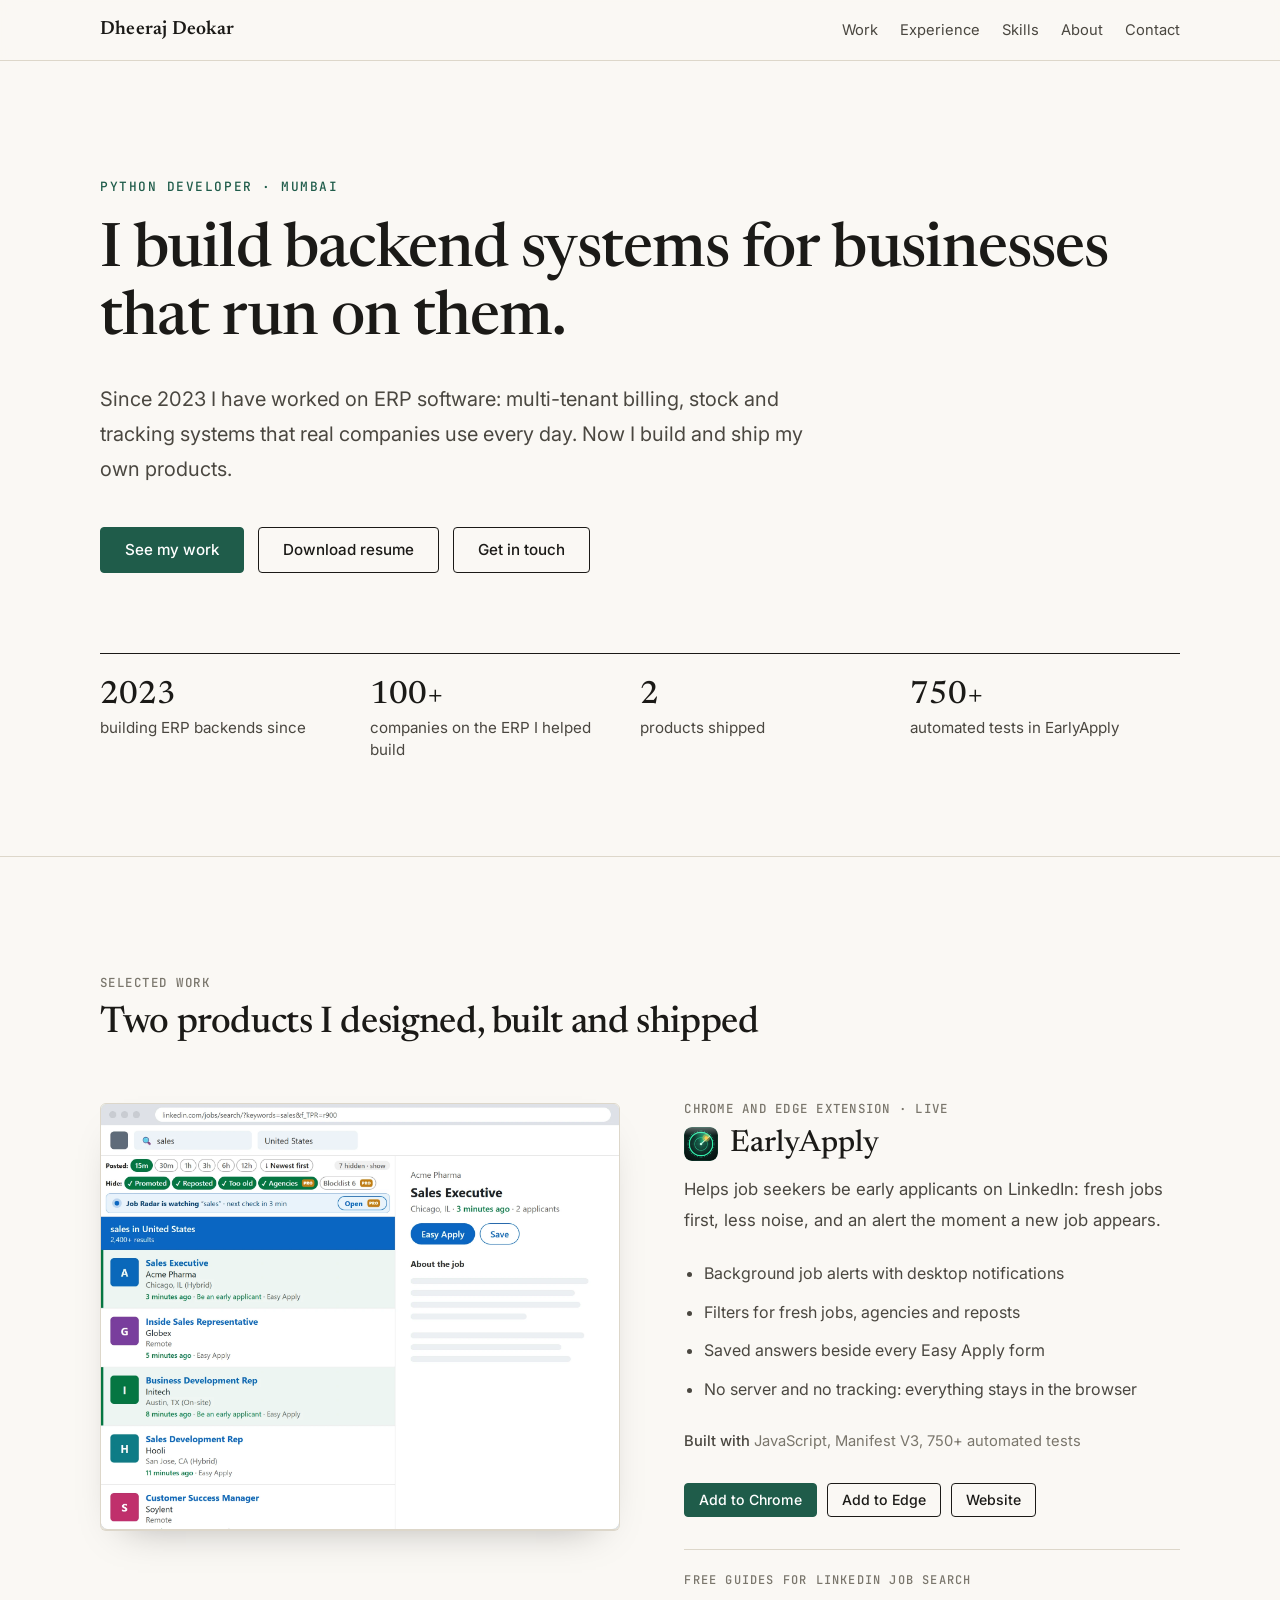
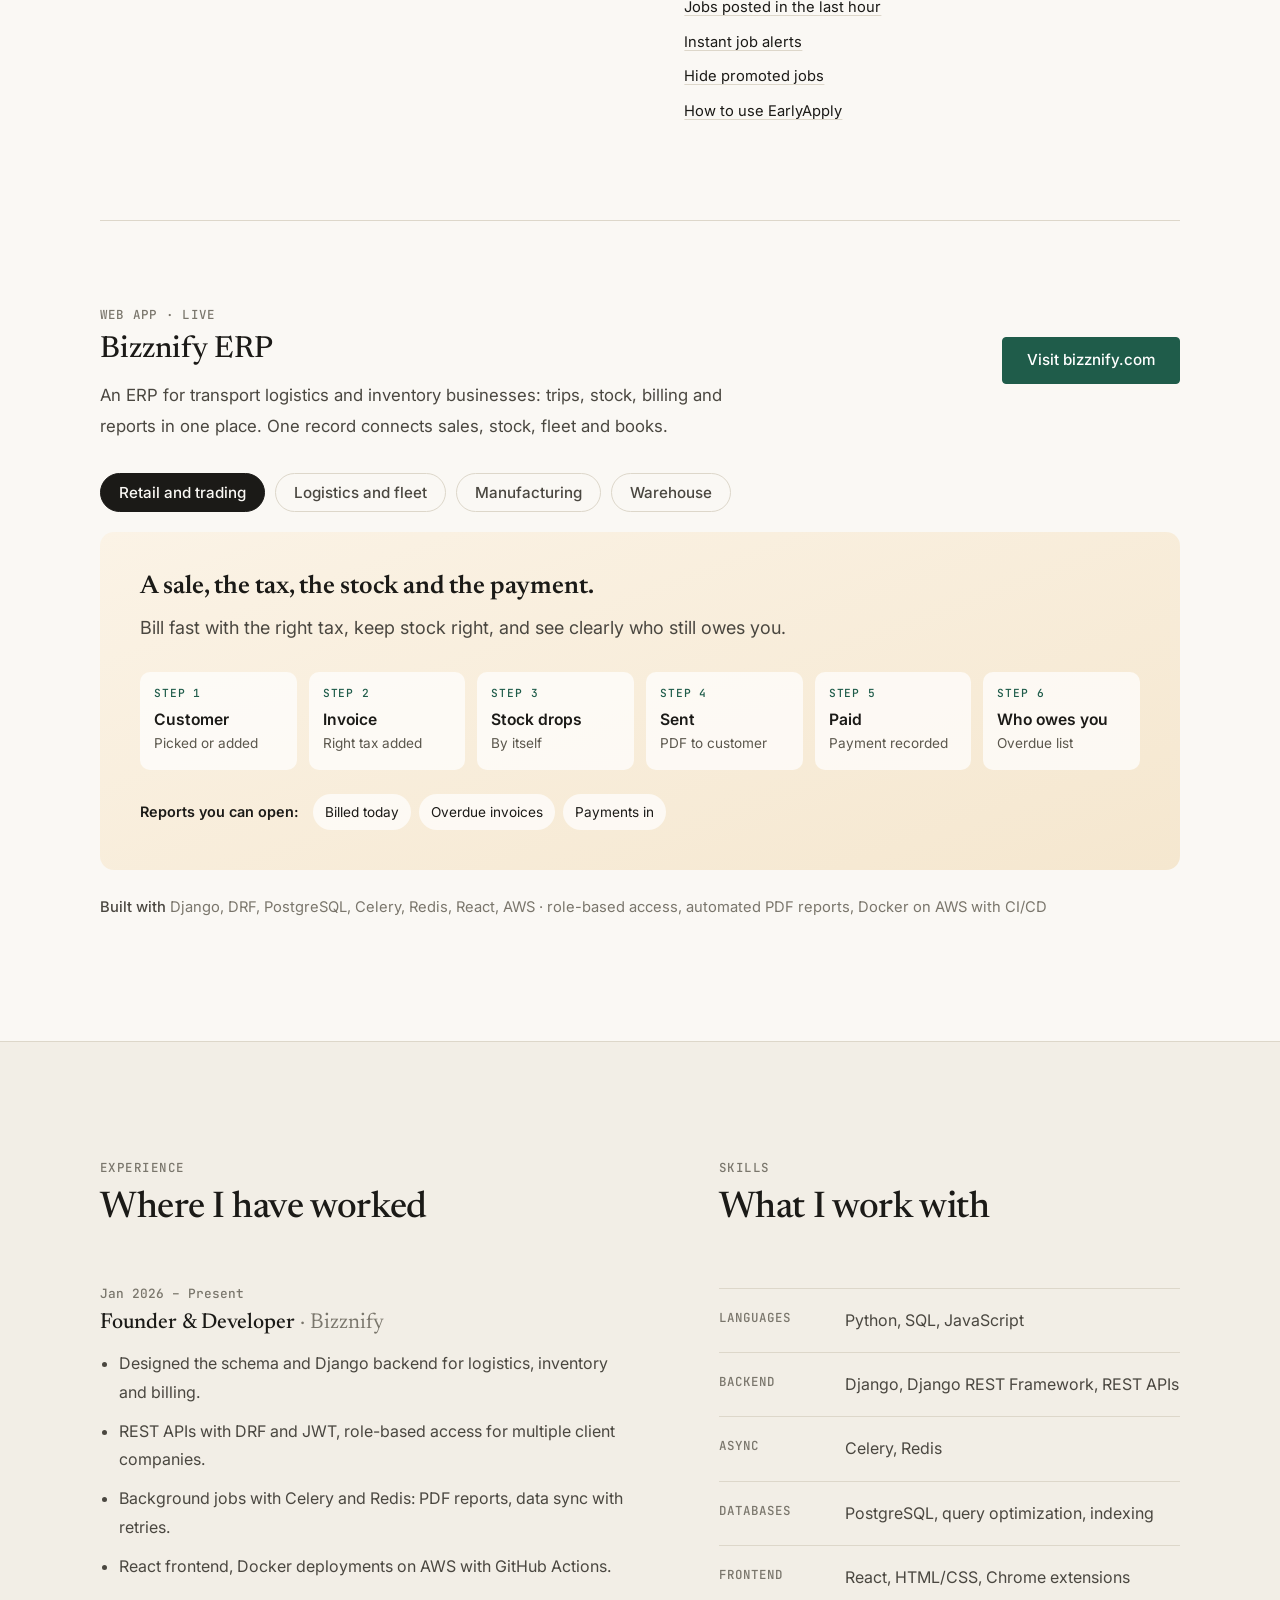
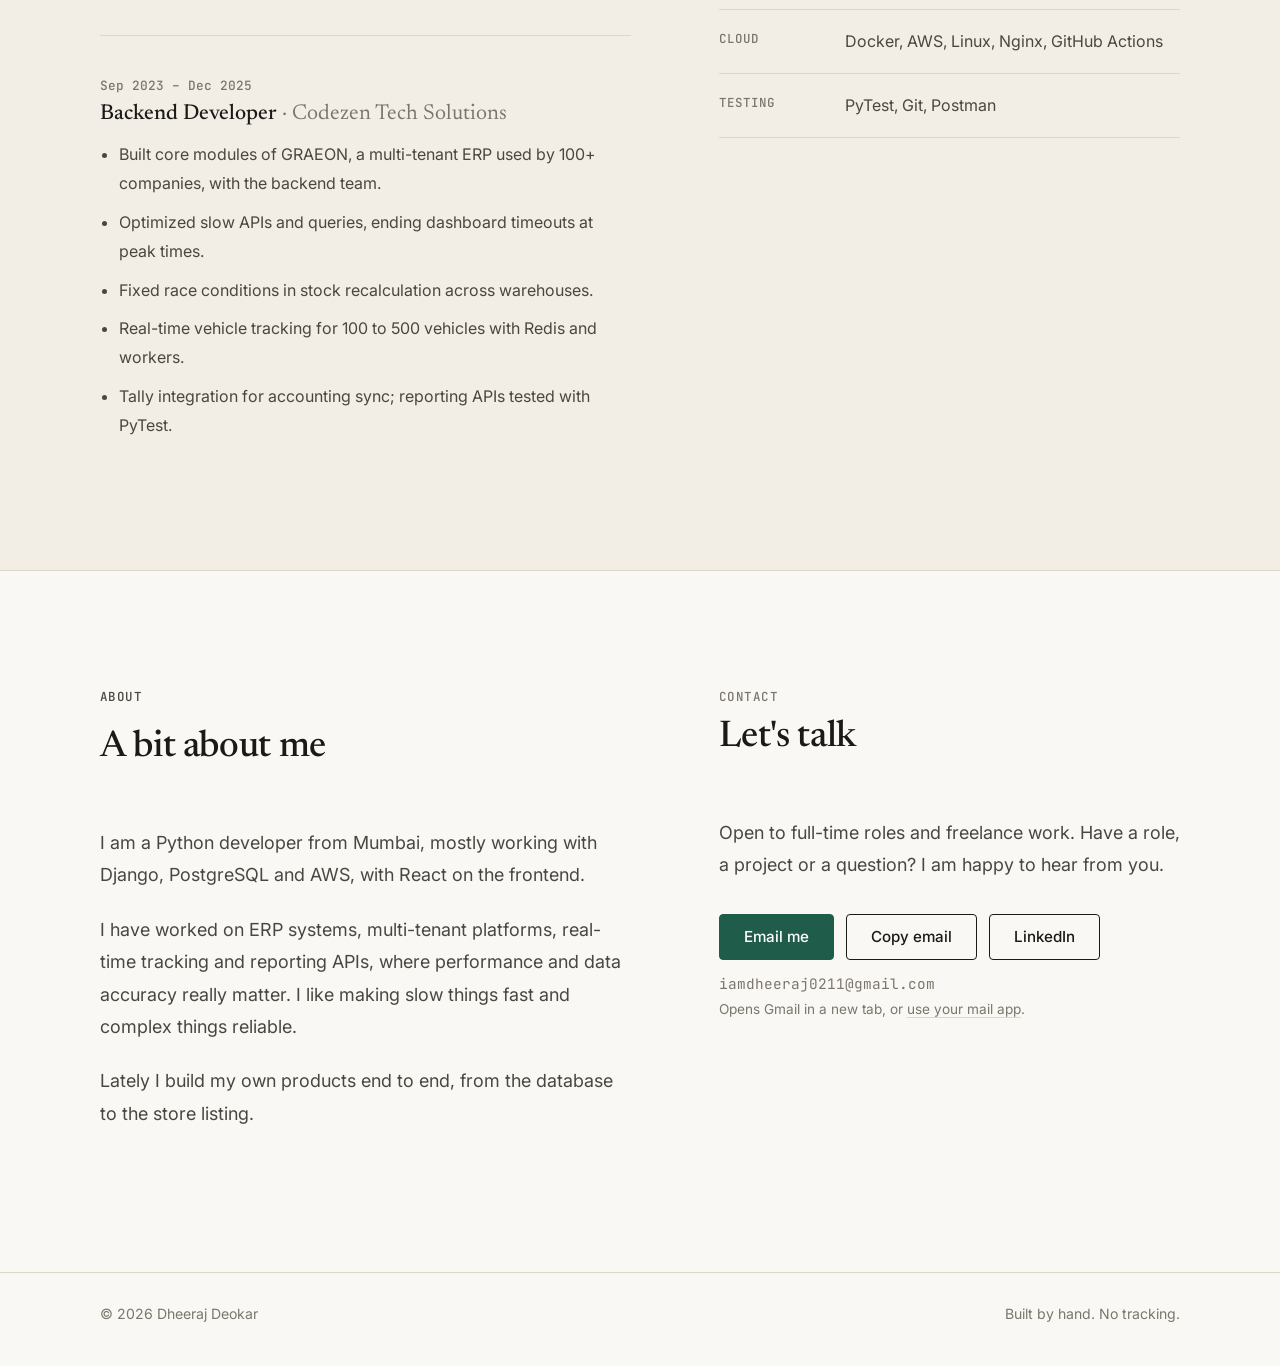
==== commit 11f26300: "Portfolio: merge Bizznify into one card with module flow, link on top, mark Live, drop Launching soo" ====
--- a/index.html
+++ b/index.html
@@ -23,7 +23,7 @@
   <link rel="preconnect" href="https://fonts.googleapis.com">
   <link rel="preconnect" href="https://fonts.gstatic.com" crossorigin>
   <link href="https://fonts.googleapis.com/css2?family=Inter:wght@400;500;600&family=JetBrains+Mono:wght@400;500&family=Newsreader:opsz,wght@6..72,400;6..72,500;6..72,600&display=swap" rel="stylesheet">
-  <link rel="stylesheet" href="styles.css?v=4">
+  <link rel="stylesheet" href="styles.css?v=5">
   <script>document.documentElement.classList.add('js');</script>
 </head>
 <body>
@@ -101,30 +101,15 @@
           </div>
         </article>
 
-        <article class="work work--flip reveal" aria-labelledby="bz-title">
-          <div class="work__text">
-            <p class="work__kind">Web app <span class="badge">Launching soon</span></p>
-            <h3 id="bz-title" class="work__name">Bizznify ERP</h3>
-            <p class="work__lead">An ERP for transport logistics and inventory businesses: trips, stock, billing and reports in one place.</p>
-            <ul class="work__list">
-              <li>Role-based access for each team and client company</li>
-              <li>Automated PDF reports and background data sync</li>
-              <li>React frontend on a Django REST API</li>
-              <li>Dockerized and deployed on AWS with CI/CD</li>
-            </ul>
-            <p class="work__built"><b>Built with</b> Django, DRF, PostgreSQL, Celery, Redis, React, AWS</p>
-            <div class="work__links">
-              <a class="btn btn--small" href="https://www.bizznify.com" rel="noopener">bizznify.com</a>
+        <article class="work work--solo reveal" aria-labelledby="bz-title">
+          <div class="work__head">
+            <div>
+              <p class="work__kind">Web app · Live</p>
+              <h3 id="bz-title" class="work__name">Bizznify ERP</h3>
+              <p class="work__lead">An ERP for transport logistics and inventory businesses: trips, stock, billing and reports in one place. One record connects sales, stock, fleet and books.</p>
             </div>
-          </div>
-          <div class="work__media">
-            <img src="assets/bizznify.png" width="1200" height="630" alt="Bizznify: sales, stock, fleet and books, finally connected. Cloud ERP for small and growing businesses" loading="lazy">
-          </div>
-        </article>
-
-        <div class="flows reveal" aria-labelledby="flows-title">
-          <p class="eyebrow">Inside Bizznify</p>
-          <h3 id="flows-title" class="flows__title">One record connects sales, stock, fleet and books</h3>
+            <a class="btn btn--primary" href="https://www.bizznify.com" rel="noopener">Visit bizznify.com</a>
+          </div>
           <div class="ftabs" role="tablist" aria-label="Business type">
           <button type="button" role="tab" id="ft-retail" aria-controls="fp-retail" aria-selected="true">Retail and trading</button>
           <button type="button" role="tab" id="ft-log" aria-controls="fp-log" aria-selected="false">Logistics and fleet</button>
@@ -183,7 +168,8 @@
           </ol>
           <div class="freports"><b>Reports you can open:</b><span>Stock by warehouse</span><span>Stock audit</span><span>Goods received</span></div>
         </div>
-        </div>
+          <p class="work__built"><b>Built with</b> Django, DRF, PostgreSQL, Celery, Redis, React, AWS · role-based access, automated PDF reports, Docker on AWS with CI/CD</p>
+        </article>
       </div>
     </section>
 
--- a/styles.css
+++ b/styles.css
@@ -61,7 +61,12 @@
 
 /* Work */
 .work { display: grid; grid-template-columns: 1.05fr 1fr; gap: 64px; align-items: start; padding: 0 0 88px; }
-.work--flip { grid-template-columns: 1fr 1.05fr; }
+.work--solo { display: block; }
+.work__head { display: flex; justify-content: space-between; align-items: flex-start; gap: 32px; margin-bottom: 32px; }
+.work__head .work__lead { max-width: 40em; margin-bottom: 0; }
+.work__head .btn { flex: none; margin-top: 28px; }
+.work--solo .ftabs { margin-bottom: 20px; }
+.work--solo .work__built { margin: 24px 0 0; }
 .work + .work { padding-top: 88px; border-top: 1px solid var(--line); }
 .work:last-child { padding-bottom: 0; }
 .work__media img { border: 1px solid var(--line); border-radius: 6px; box-shadow: 0 1px 0 var(--line), 0 18px 40px -24px rgba(0,0,0,.35); }
@@ -100,7 +105,7 @@
 .freports b { font-weight: 600; margin-right: 6px; }
 .freports span { background: rgba(255,255,255,.72); padding: 6px 12px; border-radius: 999px; font-size: .85rem; }
 @media (max-width: 960px) { .flow { grid-template-columns: repeat(3, 1fr); } }
-@media (max-width: 820px) { .fpanel { padding: 24px 18px; } .flow { grid-template-columns: repeat(2, 1fr); } .flows { padding-top: 48px; } }
+@media (max-width: 820px) { .work__head { flex-direction: column; gap: 16px; } .work__head .btn { margin-top: 0; } .fpanel { padding: 24px 18px; } .flow { grid-template-columns: repeat(2, 1fr); } .flows { padding-top: 48px; } }
 
 /* Experience + skills */
 .split { display: grid; grid-template-columns: 1.15fr 1fr; gap: 88px; }
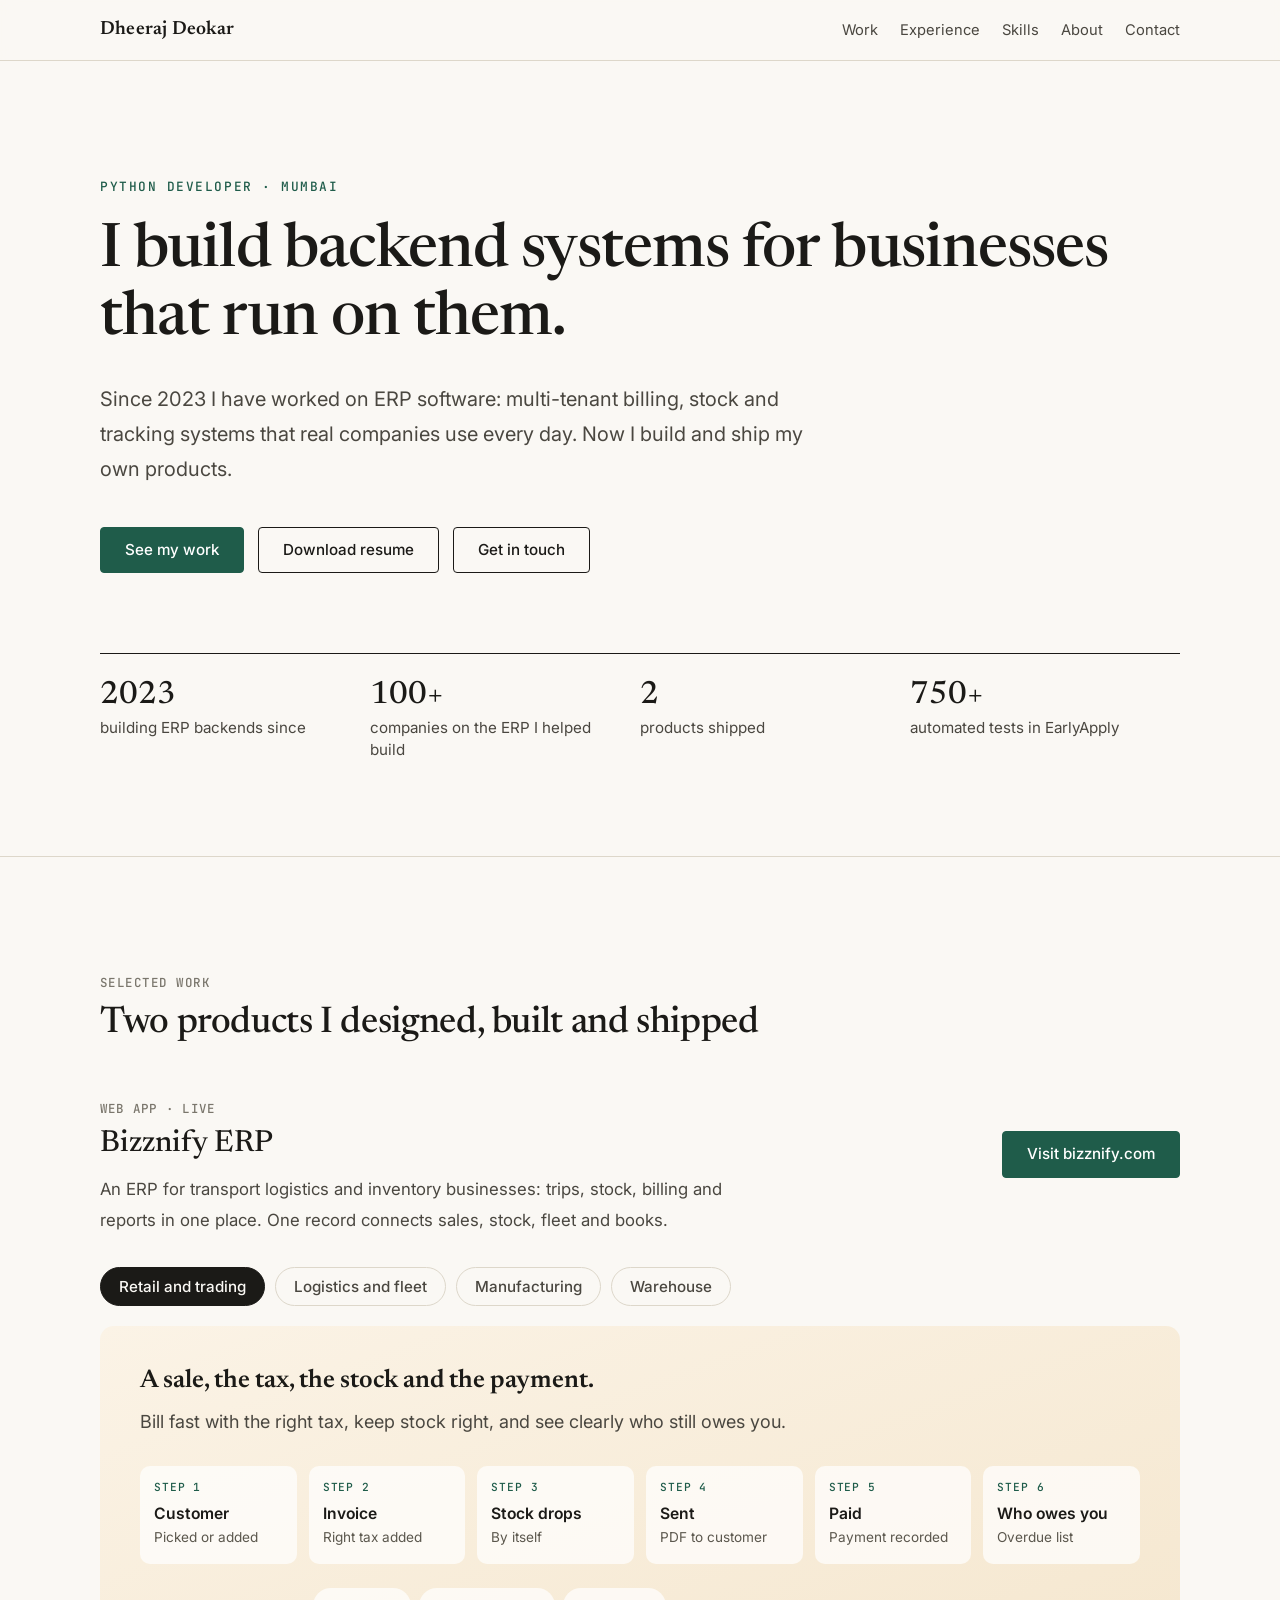
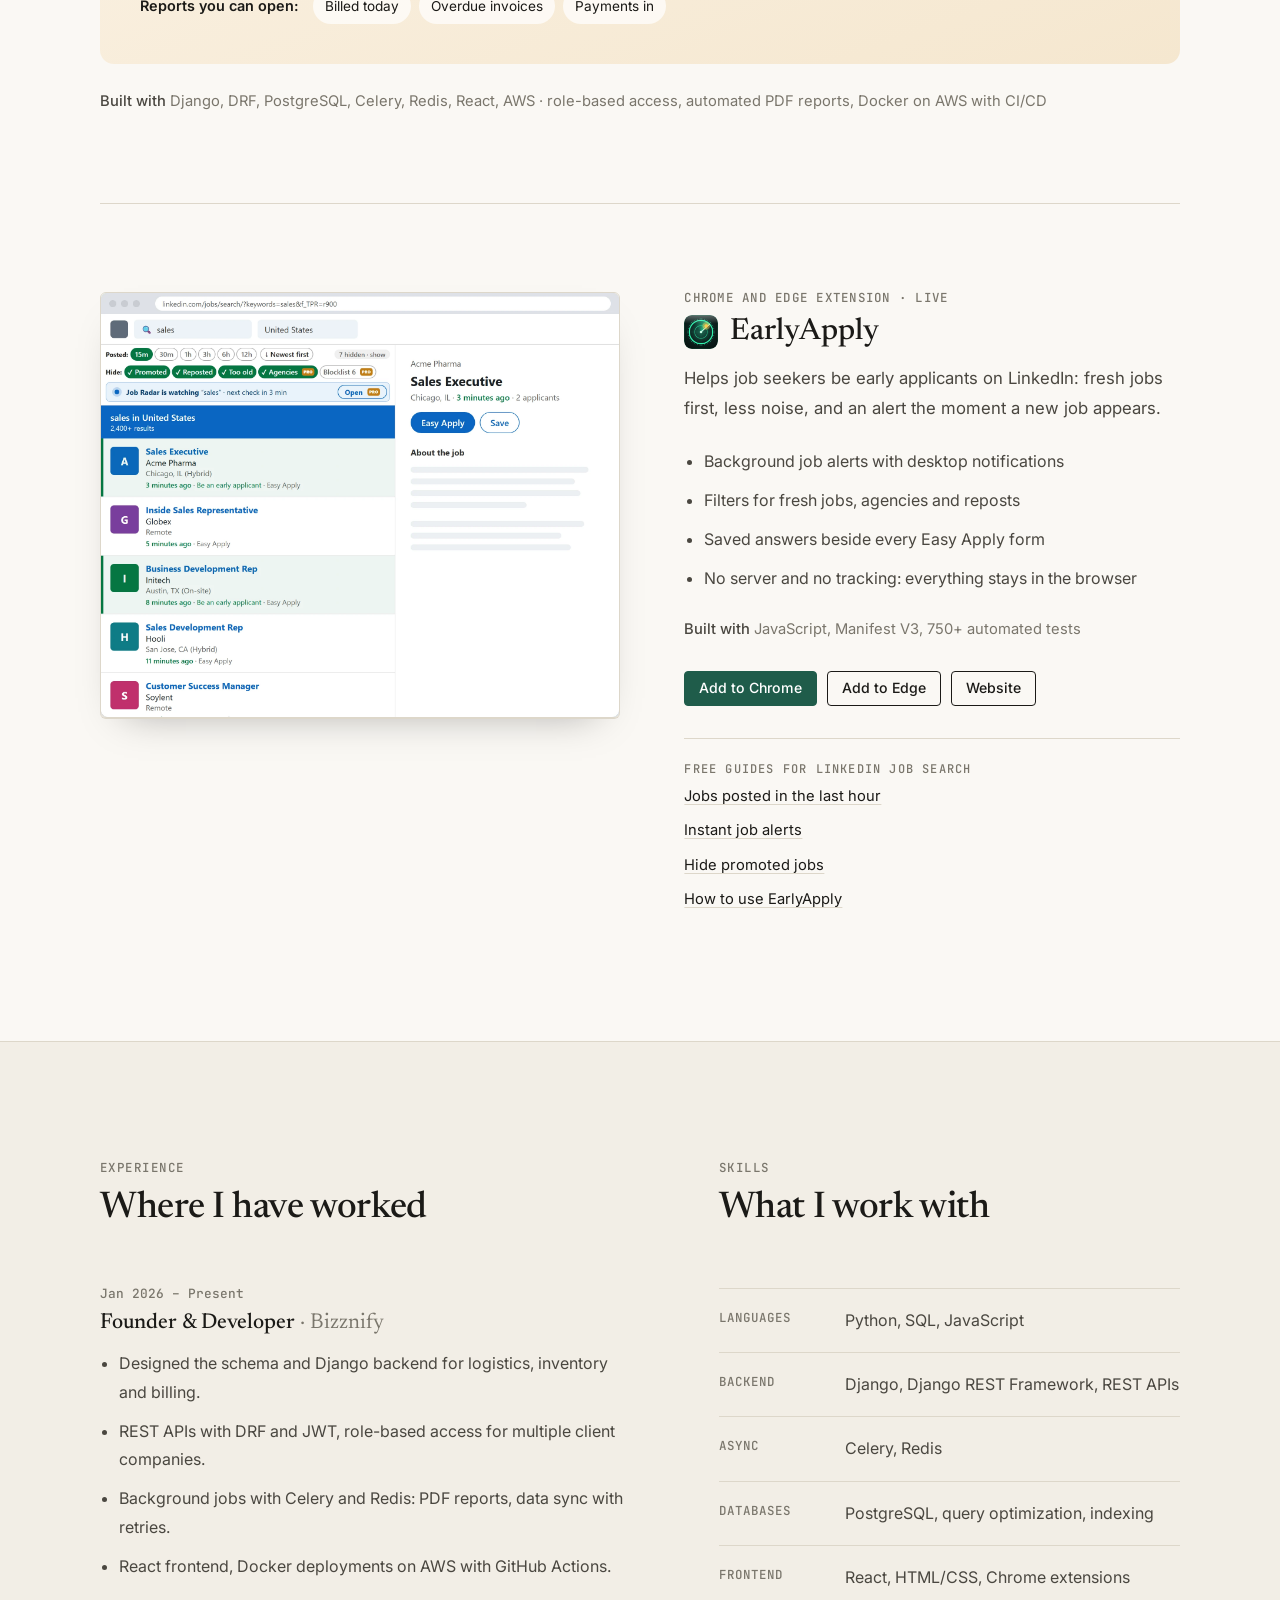
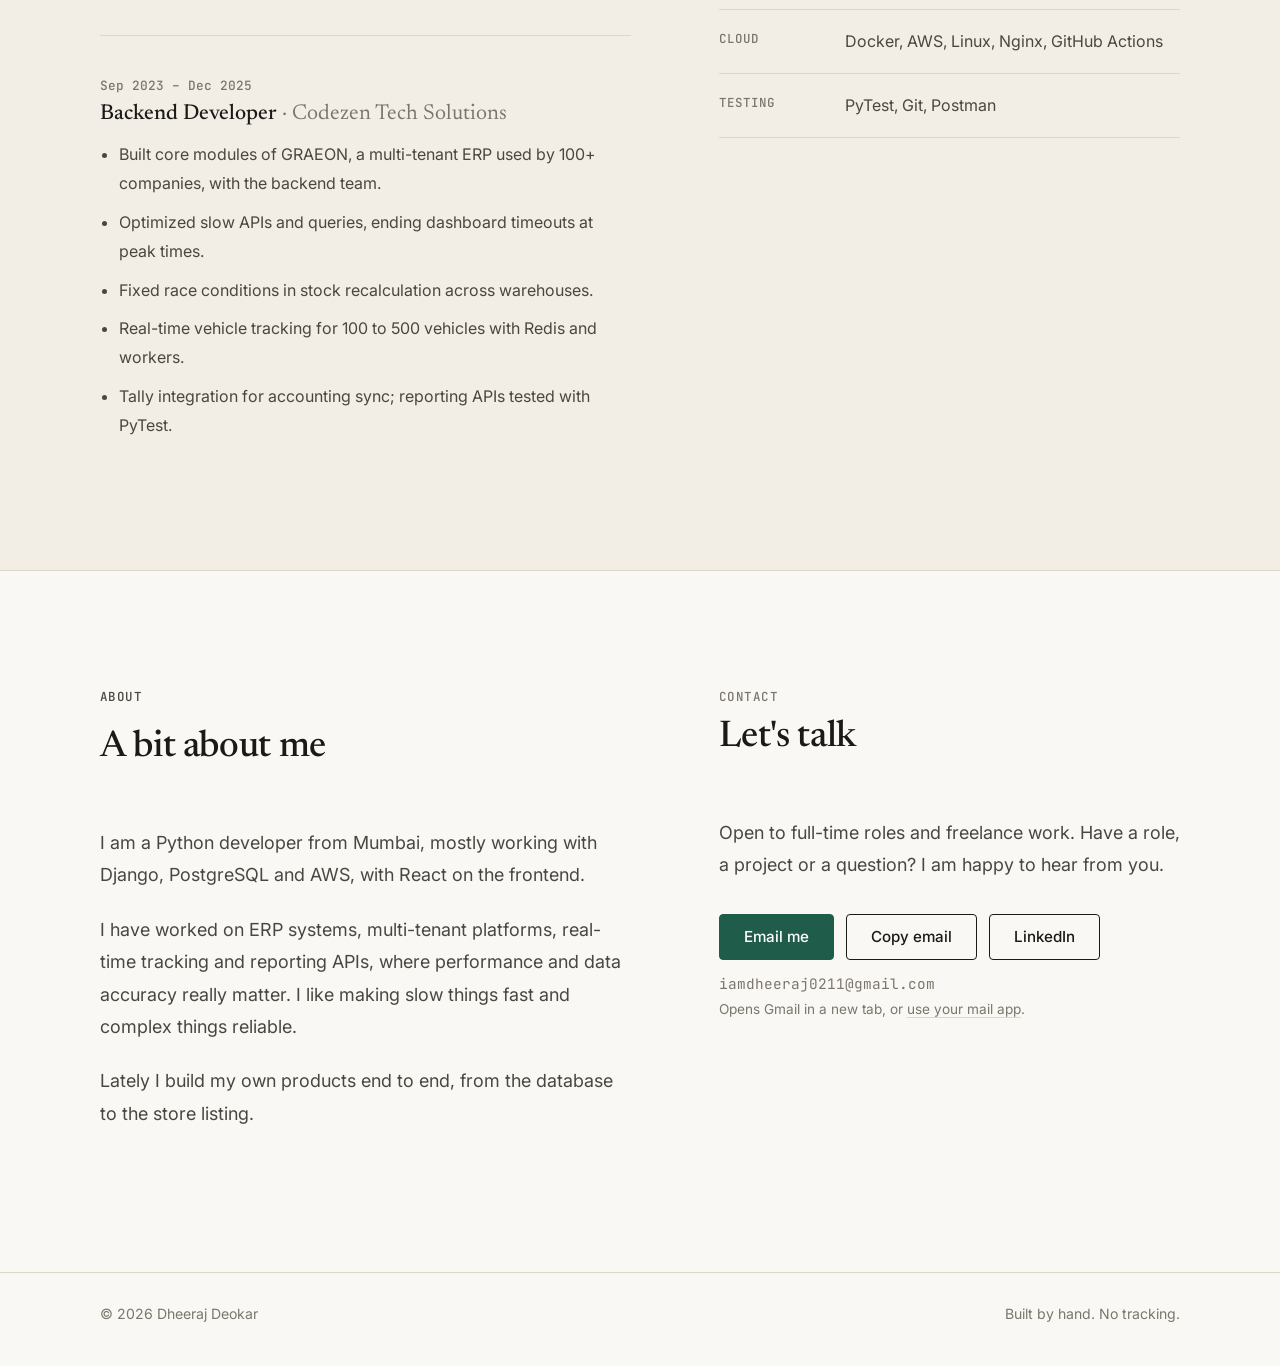
==== commit 41667f96: "Portfolio: show Bizznify before EarlyApply Co-Authored-By: Claude Sonnet 5.5 <noreply@anthropic.com>" ====
--- a/index.html
+++ b/index.html
@@ -23,7 +23,7 @@
   <link rel="preconnect" href="https://fonts.googleapis.com">
   <link rel="preconnect" href="https://fonts.gstatic.com" crossorigin>
   <link href="https://fonts.googleapis.com/css2?family=Inter:wght@400;500;600&family=JetBrains+Mono:wght@400;500&family=Newsreader:opsz,wght@6..72,400;6..72,500;6..72,600&display=swap" rel="stylesheet">
-  <link rel="stylesheet" href="styles.css?v=5">
+  <link rel="stylesheet" href="styles.css?v=6">
   <script>document.documentElement.classList.add('js');</script>
 </head>
 <body>
@@ -68,6 +68,76 @@
       <div class="wrap">
         <p class="eyebrow reveal">Selected work</p>
         <h2 id="products-title" class="section__title reveal">Two products I designed, built and shipped</h2>
+
+        <article class="work work--solo reveal" aria-labelledby="bz-title">
+          <div class="work__head">
+            <div>
+              <p class="work__kind">Web app · Live</p>
+              <h3 id="bz-title" class="work__name">Bizznify ERP</h3>
+              <p class="work__lead">An ERP for transport logistics and inventory businesses: trips, stock, billing and reports in one place. One record connects sales, stock, fleet and books.</p>
+            </div>
+            <a class="btn btn--primary" href="https://www.bizznify.com" rel="noopener">Visit bizznify.com</a>
+          </div>
+          <div class="ftabs" role="tablist" aria-label="Business type">
+          <button type="button" role="tab" id="ft-retail" aria-controls="fp-retail" aria-selected="true">Retail and trading</button>
+          <button type="button" role="tab" id="ft-log" aria-controls="fp-log" aria-selected="false">Logistics and fleet</button>
+          <button type="button" role="tab" id="ft-mfg" aria-controls="fp-mfg" aria-selected="false">Manufacturing</button>
+          <button type="button" role="tab" id="ft-wh" aria-controls="fp-wh" aria-selected="false">Warehouse</button>
+          </div>
+        <div class="fpanel" id="fp-retail" role="tabpanel" aria-labelledby="ft-retail" style="--t1:#FBF3E6;--t2:#F5E7CF">
+          <h4>A sale, the tax, the stock and the payment.</h4>
+          <p>Bill fast with the right tax, keep stock right, and see clearly who still owes you.</p>
+          <ol class="flow">
+            <li><span class="m">step 1</span><span class="t">Customer</span><span class="d">Picked or added</span></li>
+            <li><span class="m">step 2</span><span class="t">Invoice</span><span class="d">Right tax added</span></li>
+            <li><span class="m">step 3</span><span class="t">Stock drops</span><span class="d">By itself</span></li>
+            <li><span class="m">step 4</span><span class="t">Sent</span><span class="d">PDF to customer</span></li>
+            <li><span class="m">step 5</span><span class="t">Paid</span><span class="d">Payment recorded</span></li>
+            <li><span class="m">step 6</span><span class="t">Who owes you</span><span class="d">Overdue list</span></li>
+          </ol>
+          <div class="freports"><b>Reports you can open:</b><span>Billed today</span><span>Overdue invoices</span><span>Payments in</span></div>
+        </div>
+        <div class="fpanel" id="fp-log" role="tabpanel" aria-labelledby="ft-log" style="--t1:#F1EEFB;--t2:#E4DEF6">
+          <h4>An order goes out on your own truck.</h4>
+          <p>The dispatch, the trip and the freight invoice come from the same record. Nothing is typed twice.</p>
+          <ol class="flow">
+            <li><span class="m">step 1</span><span class="t">Order in</span><span class="d">Customer orders 6,000 L</span></li>
+            <li><span class="m">step 2</span><span class="t">Truck loaded</span><span class="d">Dispatch · stock out</span></li>
+            <li><span class="m">step 3</span><span class="t">Trip started</span><span class="d">TRP-00208 · driver assigned</span></li>
+            <li><span class="m">step 4</span><span class="t">Delivered</span><span class="d">Proof of delivery</span></li>
+            <li><span class="m">step 5</span><span class="t">Billed</span><span class="d">Bill Trip · freight invoice</span></li>
+            <li><span class="m">step 6</span><span class="t">Trip completed</span><span class="d">Expense vs revenue</span></li>
+          </ol>
+          <div class="freports"><b>Reports you can open:</b><span>Cost per KM</span><span>Revenue per trip</span><span>Vehicle documents expiring</span></div>
+        </div>
+        <div class="fpanel" id="fp-mfg" role="tabpanel" aria-labelledby="ft-mfg" style="--t1:#EAF2FB;--t2:#DCE8F6">
+          <h4>An order becomes a product, then a bill.</h4>
+          <p>Raw material in, finished goods out, and the real cost of each unit worked out.</p>
+          <ol class="flow">
+            <li><span class="m">step 1</span><span class="t">Order in</span><span class="d">200 × Grease 5 kg</span></li>
+            <li><span class="m">step 2</span><span class="t">Materials checked</span><span class="d">Bill of materials</span></li>
+            <li><span class="m">step 3</span><span class="t">Production run</span><span class="d">Run PR-31</span></li>
+            <li><span class="m">step 4</span><span class="t">Into stock</span><span class="d">Finished goods +200</span></li>
+            <li><span class="m">step 5</span><span class="t">Invoiced</span><span class="d">Tax added</span></li>
+            <li><span class="m">step 6</span><span class="t">Cost known</span><span class="d">Cost per unit</span></li>
+          </ol>
+          <div class="freports"><b>Reports you can open:</b><span>Cost per unit</span><span>Production runs</span><span>Material used</span></div>
+        </div>
+        <div class="fpanel" id="fp-wh" role="tabpanel" aria-labelledby="ft-wh" style="--t1:#E8F5EF;--t2:#D7EDE3">
+          <h4>Goods come in, goods go out, books match.</h4>
+          <p>Stock across all your sites, purchase in and sales out, and audits that match the books.</p>
+          <ol class="flow">
+            <li><span class="m">step 1</span><span class="t">Purchase order</span><span class="d">PO-118 to supplier</span></li>
+            <li><span class="m">step 2</span><span class="t">Goods received</span><span class="d">+300 into Site A</span></li>
+            <li><span class="m">step 3</span><span class="t">Stock live</span><span class="d">Per warehouse</span></li>
+            <li><span class="m">step 4</span><span class="t">Sold</span><span class="d">Invoice · stock out</span></li>
+            <li><span class="m">step 5</span><span class="t">Stock audit</span><span class="d">Count vs books</span></li>
+            <li><span class="m">step 6</span><span class="t">Matched</span><span class="d">Gaps explained</span></li>
+          </ol>
+          <div class="freports"><b>Reports you can open:</b><span>Stock by warehouse</span><span>Stock audit</span><span>Goods received</span></div>
+        </div>
+          <p class="work__built"><b>Built with</b> Django, DRF, PostgreSQL, Celery, Redis, React, AWS · role-based access, automated PDF reports, Docker on AWS with CI/CD</p>
+        </article>
 
         <article class="work reveal" aria-labelledby="ea-title">
           <div class="work__media">
@@ -100,76 +170,6 @@
             </div>
           </div>
         </article>
-
-        <article class="work work--solo reveal" aria-labelledby="bz-title">
-          <div class="work__head">
-            <div>
-              <p class="work__kind">Web app · Live</p>
-              <h3 id="bz-title" class="work__name">Bizznify ERP</h3>
-              <p class="work__lead">An ERP for transport logistics and inventory businesses: trips, stock, billing and reports in one place. One record connects sales, stock, fleet and books.</p>
-            </div>
-            <a class="btn btn--primary" href="https://www.bizznify.com" rel="noopener">Visit bizznify.com</a>
-          </div>
-          <div class="ftabs" role="tablist" aria-label="Business type">
-          <button type="button" role="tab" id="ft-retail" aria-controls="fp-retail" aria-selected="true">Retail and trading</button>
-          <button type="button" role="tab" id="ft-log" aria-controls="fp-log" aria-selected="false">Logistics and fleet</button>
-          <button type="button" role="tab" id="ft-mfg" aria-controls="fp-mfg" aria-selected="false">Manufacturing</button>
-          <button type="button" role="tab" id="ft-wh" aria-controls="fp-wh" aria-selected="false">Warehouse</button>
-          </div>
-        <div class="fpanel" id="fp-retail" role="tabpanel" aria-labelledby="ft-retail" style="--t1:#FBF3E6;--t2:#F5E7CF">
-          <h4>A sale, the tax, the stock and the payment.</h4>
-          <p>Bill fast with the right tax, keep stock right, and see clearly who still owes you.</p>
-          <ol class="flow">
-            <li><span class="m">step 1</span><span class="t">Customer</span><span class="d">Picked or added</span></li>
-            <li><span class="m">step 2</span><span class="t">Invoice</span><span class="d">Right tax added</span></li>
-            <li><span class="m">step 3</span><span class="t">Stock drops</span><span class="d">By itself</span></li>
-            <li><span class="m">step 4</span><span class="t">Sent</span><span class="d">PDF to customer</span></li>
-            <li><span class="m">step 5</span><span class="t">Paid</span><span class="d">Payment recorded</span></li>
-            <li><span class="m">step 6</span><span class="t">Who owes you</span><span class="d">Overdue list</span></li>
-          </ol>
-          <div class="freports"><b>Reports you can open:</b><span>Billed today</span><span>Overdue invoices</span><span>Payments in</span></div>
-        </div>
-        <div class="fpanel" id="fp-log" role="tabpanel" aria-labelledby="ft-log" style="--t1:#F1EEFB;--t2:#E4DEF6">
-          <h4>An order goes out on your own truck.</h4>
-          <p>The dispatch, the trip and the freight invoice come from the same record. Nothing is typed twice.</p>
-          <ol class="flow">
-            <li><span class="m">step 1</span><span class="t">Order in</span><span class="d">Customer orders 6,000 L</span></li>
-            <li><span class="m">step 2</span><span class="t">Truck loaded</span><span class="d">Dispatch · stock out</span></li>
-            <li><span class="m">step 3</span><span class="t">Trip started</span><span class="d">TRP-00208 · driver assigned</span></li>
-            <li><span class="m">step 4</span><span class="t">Delivered</span><span class="d">Proof of delivery</span></li>
-            <li><span class="m">step 5</span><span class="t">Billed</span><span class="d">Bill Trip · freight invoice</span></li>
-            <li><span class="m">step 6</span><span class="t">Trip completed</span><span class="d">Expense vs revenue</span></li>
-          </ol>
-          <div class="freports"><b>Reports you can open:</b><span>Cost per KM</span><span>Revenue per trip</span><span>Vehicle documents expiring</span></div>
-        </div>
-        <div class="fpanel" id="fp-mfg" role="tabpanel" aria-labelledby="ft-mfg" style="--t1:#EAF2FB;--t2:#DCE8F6">
-          <h4>An order becomes a product, then a bill.</h4>
-          <p>Raw material in, finished goods out, and the real cost of each unit worked out.</p>
-          <ol class="flow">
-            <li><span class="m">step 1</span><span class="t">Order in</span><span class="d">200 × Grease 5 kg</span></li>
-            <li><span class="m">step 2</span><span class="t">Materials checked</span><span class="d">Bill of materials</span></li>
-            <li><span class="m">step 3</span><span class="t">Production run</span><span class="d">Run PR-31</span></li>
-            <li><span class="m">step 4</span><span class="t">Into stock</span><span class="d">Finished goods +200</span></li>
-            <li><span class="m">step 5</span><span class="t">Invoiced</span><span class="d">Tax added</span></li>
-            <li><span class="m">step 6</span><span class="t">Cost known</span><span class="d">Cost per unit</span></li>
-          </ol>
-          <div class="freports"><b>Reports you can open:</b><span>Cost per unit</span><span>Production runs</span><span>Material used</span></div>
-        </div>
-        <div class="fpanel" id="fp-wh" role="tabpanel" aria-labelledby="ft-wh" style="--t1:#E8F5EF;--t2:#D7EDE3">
-          <h4>Goods come in, goods go out, books match.</h4>
-          <p>Stock across all your sites, purchase in and sales out, and audits that match the books.</p>
-          <ol class="flow">
-            <li><span class="m">step 1</span><span class="t">Purchase order</span><span class="d">PO-118 to supplier</span></li>
-            <li><span class="m">step 2</span><span class="t">Goods received</span><span class="d">+300 into Site A</span></li>
-            <li><span class="m">step 3</span><span class="t">Stock live</span><span class="d">Per warehouse</span></li>
-            <li><span class="m">step 4</span><span class="t">Sold</span><span class="d">Invoice · stock out</span></li>
-            <li><span class="m">step 5</span><span class="t">Stock audit</span><span class="d">Count vs books</span></li>
-            <li><span class="m">step 6</span><span class="t">Matched</span><span class="d">Gaps explained</span></li>
-          </ol>
-          <div class="freports"><b>Reports you can open:</b><span>Stock by warehouse</span><span>Stock audit</span><span>Goods received</span></div>
-        </div>
-          <p class="work__built"><b>Built with</b> Django, DRF, PostgreSQL, Celery, Redis, React, AWS · role-based access, automated PDF reports, Docker on AWS with CI/CD</p>
-        </article>
       </div>
     </section>
 
